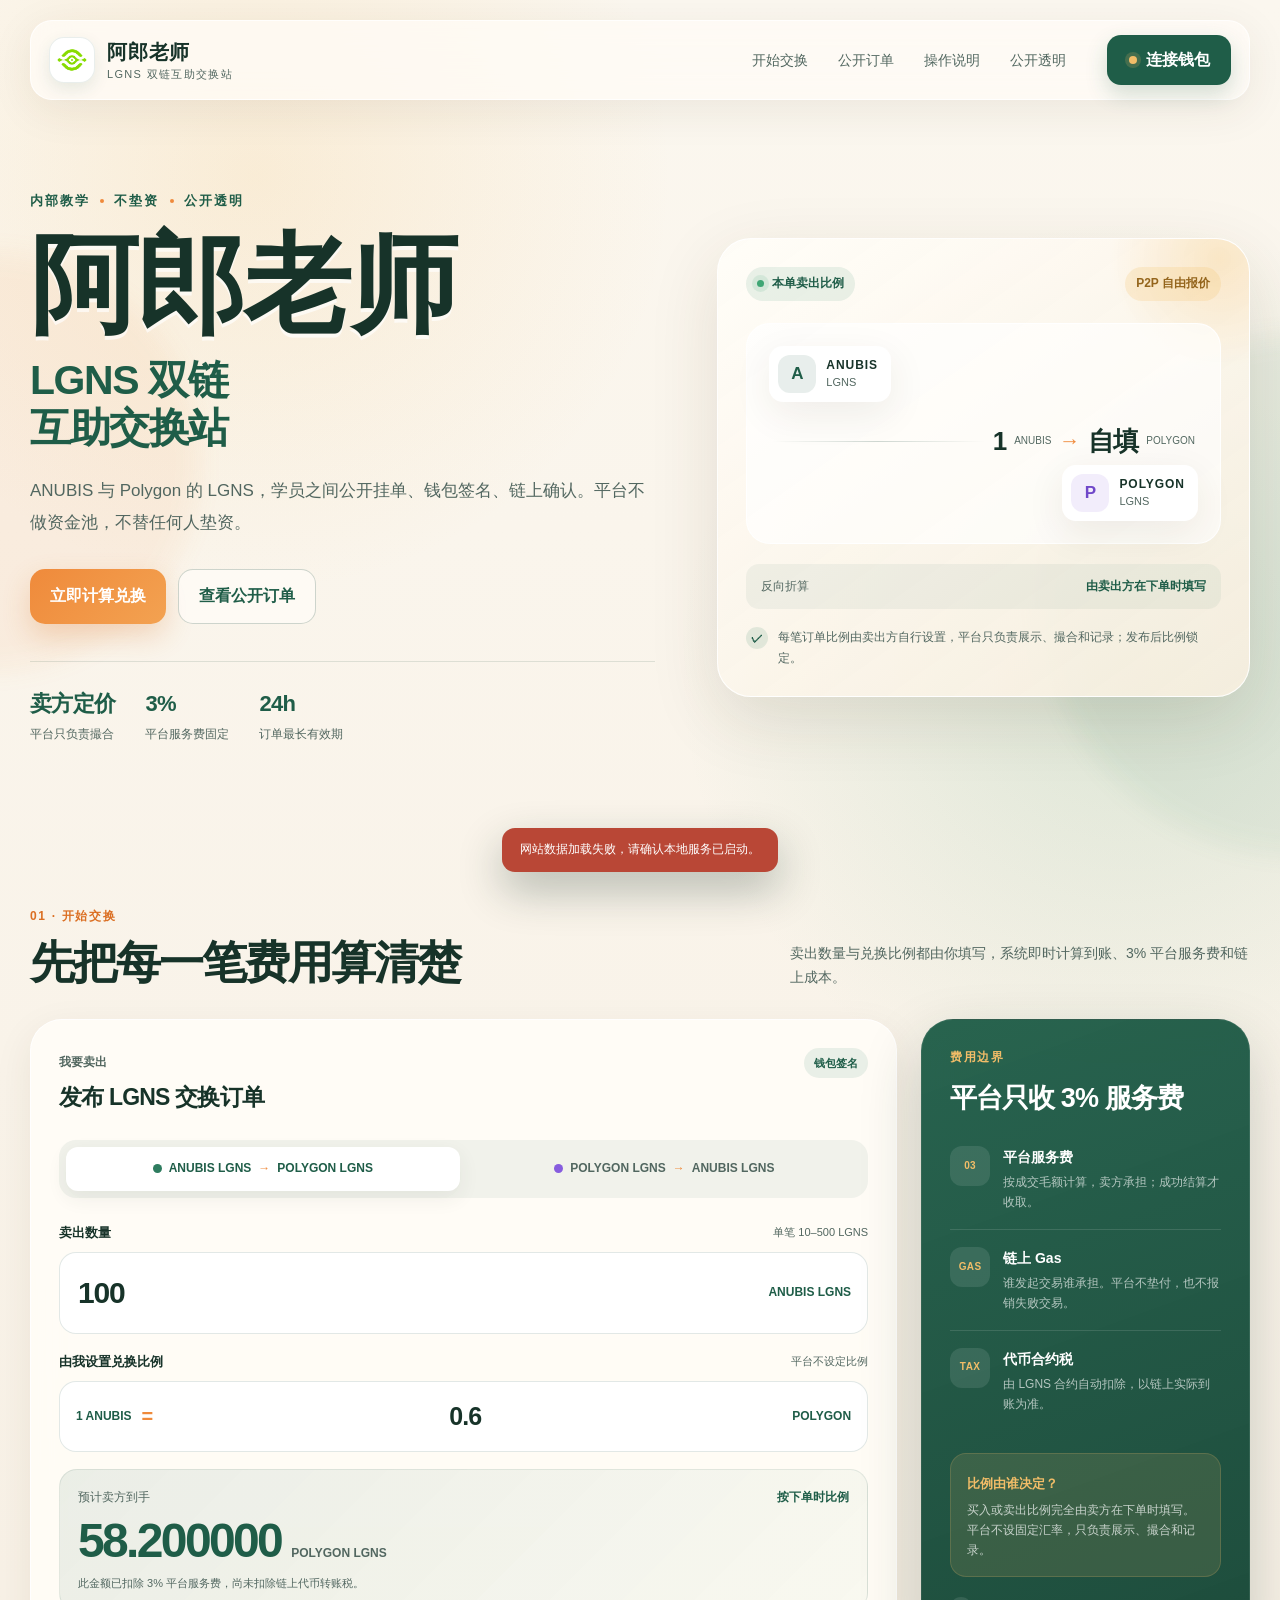
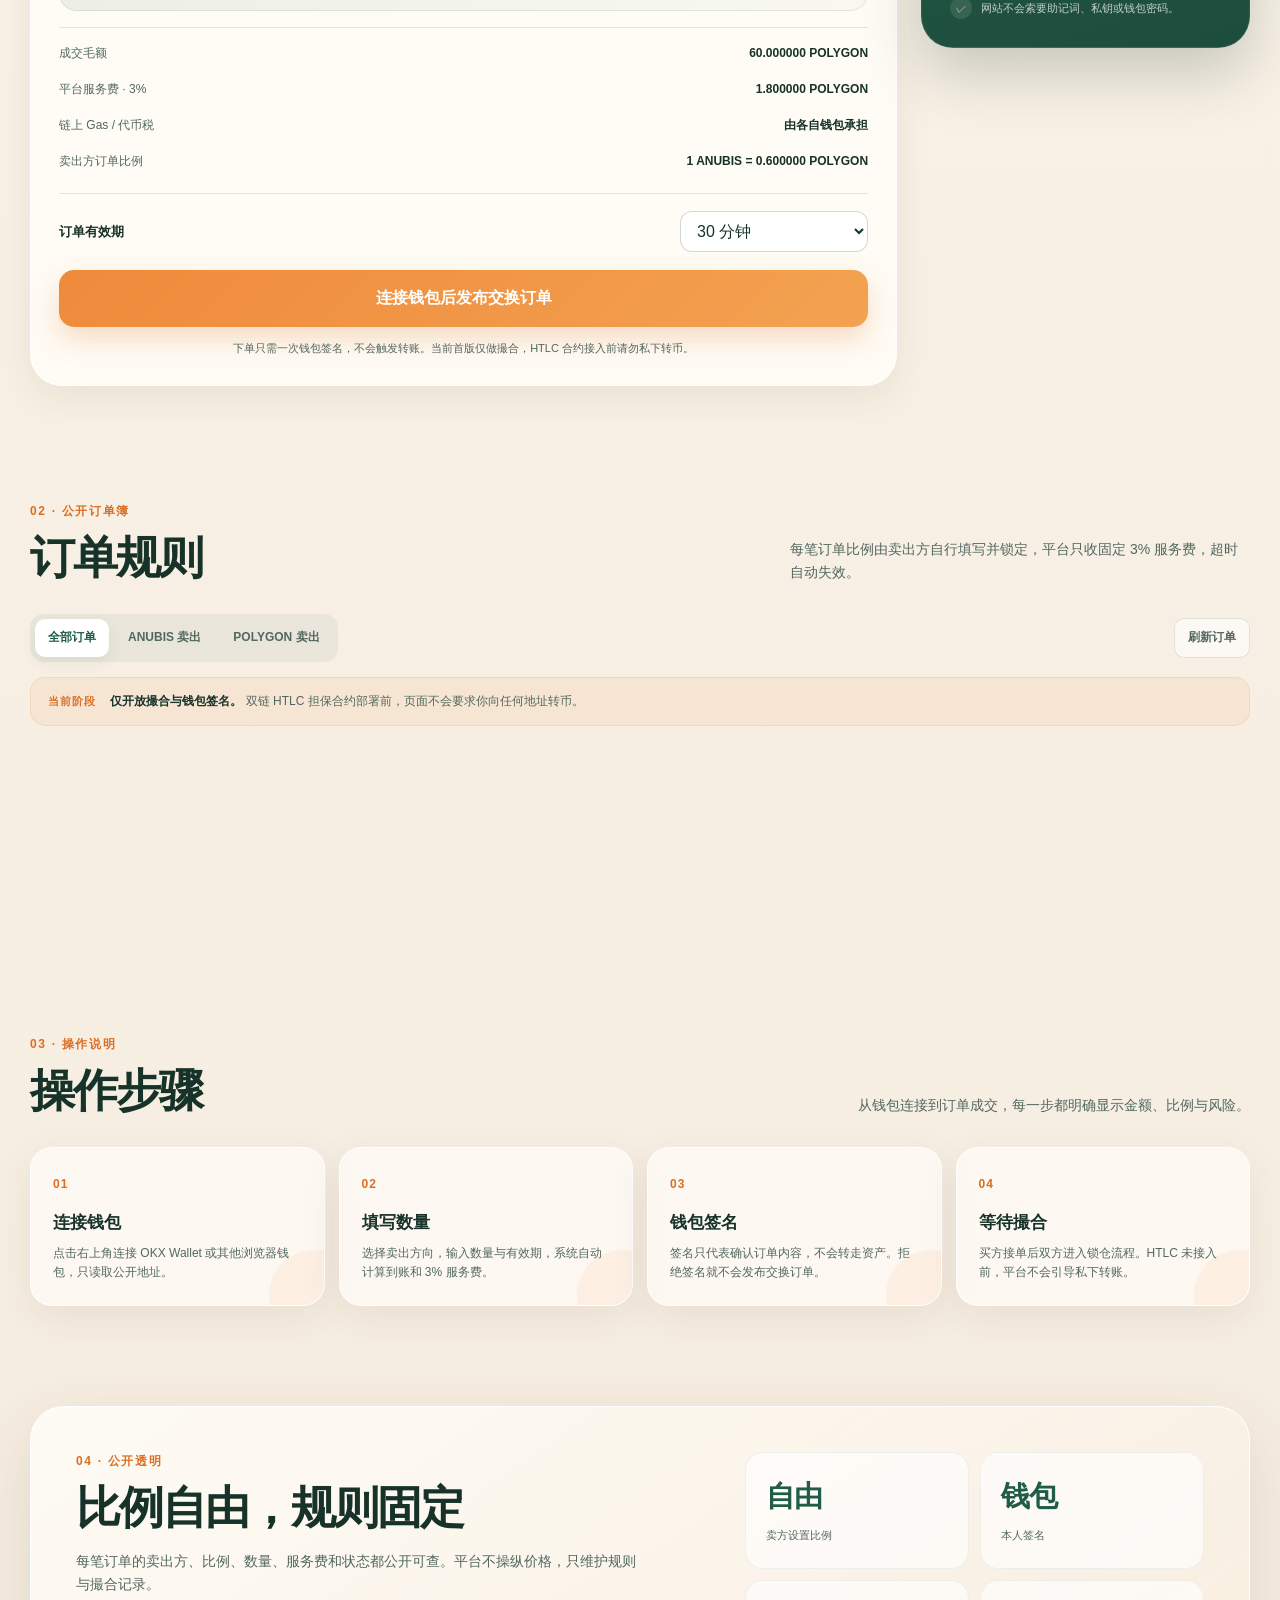
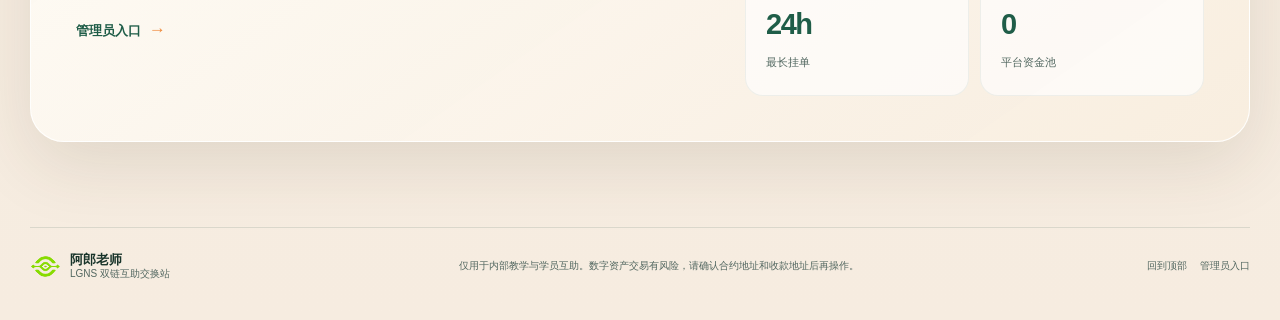
==== index.html @ 9ff8c468 "Add files via upload" ====
<!doctype html>
<html lang="zh-CN">
<head>
  <meta charset="utf-8">
  <meta name="viewport" content="width=device-width, initial-scale=1">
  <meta name="theme-color" content="#f7f0e4">
  <title>阿郎老师 · LGNS 双链互助交换站</title>
  <meta name="description" content="阿郎老师的 LGNS 双链 P2P 互助交换站，支持 ANUBIS 与 Polygon 之间公开订单撮合、钱包签名与透明费率展示。">
  <link rel="icon" href="/assets/logo.png">
  <link rel="stylesheet" href="/styles.css">
</head>
<body>
  <div class="page-glow page-glow-a"></div>
  <div class="page-glow page-glow-b"></div>

  <header class="site-header" id="top">
    <a class="brand" href="#top" aria-label="返回顶部">
      <span class="brand-logo-wrap"><img src="/assets/logo.png" alt="阿郎老师品牌标志" class="brand-logo"></span>
      <span class="brand-copy">
        <strong>阿郎老师</strong>
        <small>LGNS 双链互助交换站</small>
      </span>
    </a>
    <nav class="main-nav" aria-label="主导航">
      <a href="#exchange">开始交换</a>
      <a href="#orders">公开订单</a>
      <a href="#guide">操作说明</a>
      <a href="#transparency">公开透明</a>
    </nav>
    <button class="wallet-button" id="walletButton" type="button">
      <span class="wallet-dot"></span>
      <span id="walletButtonText">连接钱包</span>
    </button>
  </header>

  <main>
    <section class="hero section-shell">
      <div class="hero-copy reveal">
        <div class="eyebrow"><span>内部教学</span><i></i><span>不垫资</span><i></i><span>公开透明</span></div>
        <h1><span class="hero-name">阿郎老师</span><small>LGNS 双链<br>互助交换站</small></h1>
        <p class="hero-lead">ANUBIS 与 Polygon 的 LGNS，学员之间公开挂单、钱包签名、链上确认。平台不做资金池，不替任何人垫资。</p>
        <div class="hero-actions">
          <a class="button button-primary" href="#exchange">立即计算兑换</a>
          <a class="button button-ghost" href="#orders">查看公开订单</a>
        </div>
        <div class="hero-facts" aria-label="平台核心规则">
          <div class="fact"><strong id="heroRate">卖方定价</strong><span>平台只负责撮合</span></div>
          <div class="fact"><strong id="heroFee">3%</strong><span>平台服务费固定</span></div>
          <div class="fact"><strong>24h</strong><span>订单最长有效期</span></div>
        </div>
      </div>

      <div class="hero-panel reveal delay-1">
        <div class="hero-panel-top">
          <span class="live-pill"><i></i> 本单卖出比例</span>
          <span class="version-pill" id="ratioVersion">P2P 自由报价</span>
        </div>
        <div class="ratio-stage">
          <div class="token token-anubis">
            <span class="token-mark">A</span>
            <div><strong>ANUBIS</strong><small>LGNS</small></div>
          </div>
          <div class="ratio-bridge">
            <span class="ratio-line"></span>
            <b id="ratioBig">1</b>
            <small id="ratioSourceLabel">ANUBIS</small>
            <span class="ratio-arrow">→</span>
            <b id="ratioTarget">自填</b>
            <small id="ratioTargetLabel">POLYGON</small>
          </div>
          <div class="token token-polygon">
            <span class="token-mark">P</span>
            <div><strong>POLYGON</strong><small>LGNS</small></div>
          </div>
        </div>
        <div class="reverse-rate">
          <span>反向折算</span>
          <strong id="reverseRate">由卖出方在下单时填写</strong>
        </div>
        <div class="hero-panel-note">
          <span class="shield-icon">✓</span>
          <p>每笔订单比例由卖出方自行设置，平台只负责展示、撮合和记录；发布后比例锁定。</p>
        </div>
      </div>
    </section>

    <section class="section-shell exchange-section" id="exchange">
      <div class="section-heading reveal">
        <div>
          <span class="section-kicker">01 · 开始交换</span>
          <h2>先把每一笔费用算清楚</h2>
        </div>
        <p>卖出数量与兑换比例都由你填写，系统即时计算到账、3% 平台服务费和链上成本。</p>
      </div>

      <div class="exchange-layout">
        <article class="swap-card reveal">
          <div class="swap-card-head">
            <div>
              <span class="card-label">我要卖出</span>
              <h3>发布 LGNS 交换订单</h3>
            </div>
            <span class="status-chip status-safe">钱包签名</span>
          </div>

          <div class="direction-switch" role="group" aria-label="选择兑换方向">
            <button type="button" class="direction-button active" data-side="anubisToPolygon">
              <span class="chain-dot chain-anubis-dot"></span>
              ANUBIS LGNS
              <b>→</b>
              POLYGON LGNS
            </button>
            <button type="button" class="direction-button" data-side="polygonToAnubis">
              <span class="chain-dot chain-polygon-dot"></span>
              POLYGON LGNS
              <b>→</b>
              ANUBIS LGNS
            </button>
          </div>

          <div class="field-block">
            <div class="field-label-row">
              <label for="amountInput">卖出数量</label>
              <span id="amountRange">单笔 10–500 LGNS</span>
            </div>
            <div class="amount-input-wrap">
              <input id="amountInput" type="number" min="10" max="500" step="0.000001" inputmode="decimal" placeholder="输入数量" value="100">
              <span id="sourceSymbol">ANUBIS LGNS</span>
            </div>
          </div>

          <div class="field-block ratio-field-block">
            <div class="field-label-row">
              <label for="sellerRatioInput">由我设置兑换比例</label>
              <span>平台不设定比例</span>
            </div>
            <div class="ratio-input-wrap">
              <span id="ratioSourceText">1 ANUBIS</span>
              <b>=</b>
              <input id="sellerRatioInput" type="number" min="0.000001" max="10000" step="0.000001" inputmode="decimal" value="0.6" aria-label="卖出方设置的兑换比例">
              <span id="ratioSuffix">POLYGON</span>
            </div>
          </div>

          <div class="receive-preview">
            <div class="receive-preview-top">
              <span>预计卖方到手</span>
              <span class="estimate-badge">按下单时比例</span>
            </div>
            <div class="receive-amount"><strong id="receiveAmount">58.200000</strong><span id="targetSymbol">POLYGON LGNS</span></div>
            <p>此金额已扣除 3% 平台服务费，尚未扣除链上代币转账税。</p>
          </div>

          <div class="quote-details">
            <div><span>成交毛额</span><strong id="grossAmount">60.000000 POLYGON</strong></div>
            <div><span>平台服务费 · 3%</span><strong id="feeAmount">1.800000 POLYGON</strong></div>
            <div><span>链上 Gas / 代币税</span><strong>由各自钱包承担</strong></div>
            <div><span>卖出方订单比例</span><strong id="quoteRate">1 ANUBIS = 0.600000 POLYGON</strong></div>
          </div>

          <div class="expiry-row">
            <label for="expirySelect">订单有效期</label>
            <select id="expirySelect">
              <option value="30">30 分钟</option>
              <option value="60">1 小时</option>
              <option value="180">3 小时</option>
              <option value="360">6 小时</option>
              <option value="720">12 小时</option>
              <option value="1440">24 小时（最长）</option>
            </select>
          </div>

          <button class="button button-primary button-full" id="createOrderButton" type="button">连接钱包后发布交换订单</button>
          <p class="form-hint">下单只需一次钱包签名，不会触发转账。当前首版仅做撮合，HTLC 合约接入前请勿私下转币。</p>
        </article>

        <aside class="cost-panel reveal delay-1">
          <span class="section-kicker">费用边界</span>
          <h3>平台只收 3% 服务费</h3>
          <div class="cost-list">
            <div class="cost-item">
              <span class="cost-icon">03</span>
              <div><strong>平台服务费</strong><p>按成交毛额计算，卖方承担；成功结算才收取。</p></div>
            </div>
            <div class="cost-item">
              <span class="cost-icon">GAS</span>
              <div><strong>链上 Gas</strong><p>谁发起交易谁承担。平台不垫付，也不报销失败交易。</p></div>
            </div>
            <div class="cost-item">
              <span class="cost-icon">TAX</span>
              <div><strong>代币合约税</strong><p>由 LGNS 合约自动扣除，以链上实际到账为准。</p></div>
            </div>
          </div>
          <div class="rule-callout">
            <b>比例由谁决定？</b>
            <p>买入或卖出比例完全由卖方在下单时填写。平台不设固定汇率，只负责展示、撮合和记录。</p>
          </div>
          <div class="mini-security">
            <span>✓</span>
            <p>网站不会索要助记词、私钥或钱包密码。</p>
          </div>
        </aside>
      </div>
    </section>

    <section class="section-shell orders-section" id="orders">
      <div class="section-heading reveal">
        <div>
          <span class="section-kicker">02 · 公开订单簿</span>
          <h2>订单规则</h2>
        </div>
        <p>每笔订单比例由卖出方自行填写并锁定，平台只收固定 3% 服务费，超时自动失效。</p>
      </div>

      <div class="order-toolbar reveal">
        <div class="filter-tabs" role="group" aria-label="筛选订单">
          <button type="button" class="filter-tab active" data-filter="all">全部订单</button>
          <button type="button" class="filter-tab" data-filter="anubisToPolygon">ANUBIS 卖出</button>
          <button type="button" class="filter-tab" data-filter="polygonToAnubis">POLYGON 卖出</button>
        </div>
        <button type="button" class="refresh-button" id="refreshOrders">刷新订单</button>
      </div>

      <div class="prototype-banner reveal">
        <span>当前阶段</span>
        <p><strong>仅开放撮合与钱包签名。</strong> 双链 HTLC 担保合约部署前，页面不会要求你向任何地址转币。</p>
      </div>

      <div class="order-list" id="orderList" aria-live="polite"></div>
    </section>

    <section class="section-shell guide-section" id="guide">
      <div class="section-heading reveal">
        <div>
          <span class="section-kicker">03 · 操作说明</span>
          <h2>操作步骤</h2>
        </div>
        <p>从钱包连接到订单成交，每一步都明确显示金额、比例与风险。</p>
      </div>
      <div class="steps-grid">
        <article class="step-card reveal"><span class="step-no">01</span><h3>连接钱包</h3><p>点击右上角连接 OKX Wallet 或其他浏览器钱包，只读取公开地址。</p></article>
        <article class="step-card reveal delay-1"><span class="step-no">02</span><h3>填写数量</h3><p>选择卖出方向，输入数量与有效期，系统自动计算到账和 3% 服务费。</p></article>
        <article class="step-card reveal delay-2"><span class="step-no">03</span><h3>钱包签名</h3><p>签名只代表确认订单内容，不会转走资产。拒绝签名就不会发布交换订单。</p></article>
        <article class="step-card reveal delay-3"><span class="step-no">04</span><h3>等待撮合</h3><p>买方接单后双方进入锁仓流程。HTLC 未接入前，平台不会引导私下转账。</p></article>
      </div>
    </section>

    <section class="section-shell transparency-section" id="transparency">
      <div class="transparency-card reveal">
        <div class="transparency-copy">
          <span class="section-kicker">04 · 公开透明</span>
          <h2>比例自由，规则固定</h2>
          <p>每笔订单的卖出方、比例、数量、服务费和状态都公开可查。平台不操纵价格，只维护规则与撮合记录。</p>
          <a class="text-link" href="/admin.html">管理员入口 <span>→</span></a>
        </div>
        <div class="transparency-grid">
          <div><strong>自由</strong><span>卖方设置比例</span></div>
          <div><strong>钱包</strong><span>本人签名</span></div>
          <div><strong>24h</strong><span>最长挂单</span></div>
          <div><strong>0</strong><span>平台资金池</span></div>
        </div>
      </div>
    </section>
  </main>

  <footer class="site-footer section-shell">
    <div class="footer-brand"><img src="/assets/logo.png" alt=""><div><strong>阿郎老师</strong><span>LGNS 双链互助交换站</span></div></div>
    <p>仅用于内部教学与学员互助。数字资产交易有风险，请确认合约地址和收款地址后再操作。</p>
    <div class="footer-links"><a href="#top">回到顶部</a><a href="/admin.html">管理员入口</a></div>
  </footer>

  <div class="modal-backdrop" id="orderModal" aria-hidden="true">
    <div class="modal-card" role="dialog" aria-modal="true" aria-labelledby="orderModalTitle">
      <button class="modal-close" type="button" data-close-modal="orderModal" aria-label="关闭">×</button>
      <span class="section-kicker">最后确认</span>
      <h2 id="orderModalTitle">确认发布交换订单</h2>
      <div class="modal-summary" id="orderModalSummary"></div>
      <div class="modal-warning"><span>!</span><p>签名只确认订单内容，不会转走 LGNS。当前首版尚未接入 HTLC 锁仓。</p></div>
      <button class="button button-primary button-full" type="button" id="confirmCreateOrder">钱包签名并发布</button>
      <button class="button button-quiet button-full" type="button" data-close-modal="orderModal">返回修改</button>
    </div>
  </div>

  <div class="modal-backdrop" id="acceptModal" aria-hidden="true">
    <div class="modal-card" role="dialog" aria-modal="true" aria-labelledby="acceptModalTitle">
      <button class="modal-close" type="button" data-close-modal="acceptModal" aria-label="关闭">×</button>
      <span class="section-kicker">接单确认</span>
      <h2 id="acceptModalTitle">签名确认接单</h2>
      <div class="modal-summary" id="acceptModalSummary"></div>
      <div class="modal-warning"><span>!</span><p>接单后会记录你的钱包地址。当前阶段不会触发任何资产转移。</p></div>
      <button class="button button-primary button-full" type="button" id="confirmAcceptOrder">钱包签名并接单</button>
      <button class="button button-quiet button-full" type="button" data-close-modal="acceptModal">暂不接单</button>
    </div>
  </div>

  <div class="toast" id="toast" role="status" aria-live="polite"></div>
  <script src="/app.js"></script>
</body>
</html>
---- styles.css ----
:root {
  --cream: #f8f1e6;
  --cream-2: #f3e7d5;
  --paper: rgba(255, 253, 248, 0.88);
  --paper-solid: #fffdf8;
  --ink: #173329;
  --ink-soft: #526760;
  --green: #1f5d48;
  --green-2: #2e7c5f;
  --green-3: #65a980;
  --orange: #ef8a3b;
  --orange-deep: #db6f23;
  --gold: #f2bd68;
  --line: rgba(34, 77, 61, 0.13);
  --line-strong: rgba(34, 77, 61, 0.22);
  --danger: #b94736;
  --shadow: 0 22px 70px rgba(67, 48, 24, 0.12);
  --shadow-soft: 0 12px 38px rgba(67, 48, 24, 0.08);
  --radius-xl: 32px;
  --radius-lg: 24px;
  --radius-md: 18px;
  --radius-sm: 12px;
  --max: 1220px;
}

* { box-sizing: border-box; }
html { scroll-behavior: smooth; }
body {
  margin: 0;
  color: var(--ink);
  background:
    radial-gradient(circle at 20% 5%, rgba(242, 189, 104, 0.18), transparent 26rem),
    radial-gradient(circle at 88% 19%, rgba(101, 169, 128, 0.2), transparent 28rem),
    linear-gradient(180deg, #fbf7ef 0%, var(--cream) 45%, #f6ece0 100%);
  font-family: "Microsoft YaHei", "PingFang SC", "Noto Sans SC", sans-serif;
  line-height: 1.65;
  min-height: 100vh;
  overflow-x: hidden;
}
body.modal-open { overflow: hidden; }
a { color: inherit; text-decoration: none; }
button, input, select { font: inherit; }
button { cursor: pointer; }
img { max-width: 100%; }
::selection { background: rgba(239, 138, 59, 0.28); }

.page-glow { position: fixed; border-radius: 999px; filter: blur(12px); pointer-events: none; z-index: -1; opacity: 0.55; }
.page-glow-a { width: 420px; height: 420px; left: -220px; top: 28%; background: rgba(239, 138, 59, 0.13); }
.page-glow-b { width: 520px; height: 520px; right: -280px; bottom: 5%; background: rgba(64, 139, 101, 0.13); }

.section-shell { width: min(var(--max), calc(100% - 48px)); margin-inline: auto; }
.site-header {
  width: min(var(--max), calc(100% - 48px));
  margin: 20px auto 0;
  padding: 14px 18px;
  display: flex;
  align-items: center;
  gap: 28px;
  background: rgba(255, 252, 246, 0.78);
  border: 1px solid rgba(255, 255, 255, 0.78);
  box-shadow: 0 10px 44px rgba(68, 49, 24, 0.08);
  backdrop-filter: blur(18px);
  border-radius: 22px;
  position: sticky;
  top: 14px;
  z-index: 30;
}
.brand { display: flex; align-items: center; gap: 12px; min-width: max-content; }
.brand-logo-wrap {
  width: 46px; height: 46px; border-radius: 15px; display: grid; place-items: center;
  background: #fff; border: 1px solid rgba(47, 93, 72, 0.1); box-shadow: 0 6px 16px rgba(31, 93, 72, 0.1);
}
.brand-logo { width: 32px; height: 32px; object-fit: contain; }
.brand-copy { display: flex; flex-direction: column; line-height: 1.2; }
.brand-copy strong { font-size: 20px; letter-spacing: 0.04em; }
.brand-copy small { margin-top: 4px; color: var(--ink-soft); font-size: 11px; letter-spacing: 0.12em; }
.main-nav { display: flex; align-items: center; gap: 4px; margin-left: auto; }
.main-nav a { padding: 9px 13px; color: var(--ink-soft); border-radius: 12px; font-size: 14px; transition: 0.2s ease; }
.main-nav a:hover { color: var(--green); background: rgba(31, 93, 72, 0.07); }
.wallet-button {
  display: inline-flex; align-items: center; justify-content: center; gap: 9px; min-width: 124px;
  border: 1px solid rgba(31, 93, 72, 0.18); border-radius: 14px; background: var(--green); color: #fff;
  padding: 11px 16px; font-weight: 700; box-shadow: 0 9px 22px rgba(31, 93, 72, 0.2); transition: 0.2s ease;
}
.wallet-button:hover { transform: translateY(-1px); background: #184c3a; }
.wallet-button.connected { background: #fff; color: var(--green); box-shadow: none; }
.wallet-dot { width: 8px; height: 8px; border-radius: 50%; background: var(--gold); box-shadow: 0 0 0 4px rgba(242, 189, 104, 0.18); }
.wallet-button.connected .wallet-dot { background: #36a36f; box-shadow: 0 0 0 4px rgba(54, 163, 111, 0.14); }

.hero { display: grid; grid-template-columns: minmax(0, 1.08fr) minmax(360px, 0.92fr); align-items: center; gap: 62px; padding-top: 90px; padding-bottom: 86px; }
.eyebrow { display: flex; align-items: center; gap: 10px; color: var(--green); font-size: 13px; font-weight: 800; letter-spacing: 0.16em; text-transform: uppercase; }
.eyebrow i { width: 4px; height: 4px; border-radius: 50%; background: var(--orange); }
.hero h1 { margin: 22px 0 22px; line-height: 0.96; letter-spacing: -0.055em; }
.hero-name { display: block; font-family: "STKaiti", "KaiTi", "Microsoft YaHei", sans-serif; font-size: clamp(64px, 8.4vw, 118px); font-weight: 800; color: var(--ink); text-shadow: 0 4px 0 rgba(255,255,255,0.65); }
.hero h1 small { display: block; margin-top: 19px; font-size: clamp(29px, 3.2vw, 46px); line-height: 1.18; letter-spacing: -0.035em; color: var(--green); font-weight: 700; }
.hero-lead { max-width: 620px; margin: 0; color: var(--ink-soft); font-size: 17px; line-height: 1.9; }
.hero-actions { display: flex; gap: 12px; flex-wrap: wrap; margin-top: 30px; }
.button { border: 0; border-radius: 15px; padding: 13px 20px; font-weight: 800; display: inline-flex; align-items: center; justify-content: center; gap: 8px; transition: transform 0.18s ease, box-shadow 0.18s ease, background 0.18s ease; }
.button:hover { transform: translateY(-2px); }
.button-primary { background: linear-gradient(135deg, var(--orange), #f3a251); color: #fff; box-shadow: 0 12px 28px rgba(219, 111, 35, 0.24); }
.button-primary:hover { box-shadow: 0 17px 34px rgba(219, 111, 35, 0.3); }
.button-ghost { background: rgba(255, 253, 248, 0.7); color: var(--green); border: 1px solid var(--line-strong); }
.button-quiet { background: transparent; color: var(--ink-soft); border: 1px solid var(--line); }
.button-full { width: 100%; margin-top: 18px; padding-block: 15px; }
.button:disabled { opacity: 0.58; cursor: not-allowed; transform: none; box-shadow: none; }
.hero-facts { display: flex; gap: 30px; flex-wrap: wrap; margin-top: 37px; padding-top: 24px; border-top: 1px solid var(--line); }
.fact { display: flex; flex-direction: column; }
.fact strong { font-size: 22px; letter-spacing: -0.03em; color: var(--green); }
.fact span { margin-top: 3px; color: var(--ink-soft); font-size: 12px; }
.hero-panel { position: relative; padding: 28px; border-radius: 34px; background: linear-gradient(145deg, rgba(255,253,248,0.92), rgba(249,239,223,0.85)); border: 1px solid rgba(255,255,255,0.88); box-shadow: var(--shadow); overflow: hidden; }
.hero-panel::after { content: ""; position: absolute; width: 220px; height: 220px; right: -80px; top: -90px; background: radial-gradient(circle, rgba(242,189,104,0.3), transparent 70%); pointer-events: none; }
.hero-panel-top { display: flex; align-items: center; justify-content: space-between; gap: 14px; position: relative; z-index: 1; }
.live-pill, .version-pill { display: inline-flex; align-items: center; gap: 8px; padding: 7px 11px; border-radius: 999px; font-size: 12px; font-weight: 700; }
.live-pill { color: var(--green); background: rgba(46,124,95,0.1); }
.live-pill i { width: 7px; height: 7px; border-radius: 50%; background: #3fa674; box-shadow: 0 0 0 5px rgba(63,166,116,0.12); }
.version-pill { color: #94651c; background: rgba(242,189,104,0.22); }
.ratio-stage { position: relative; z-index: 1; margin: 22px 0 20px; padding: 22px; border-radius: 24px; background: rgba(255,255,255,0.64); border: 1px solid rgba(255,255,255,0.9); }
.token { display: flex; align-items: center; gap: 10px; width: max-content; padding: 9px 13px 9px 9px; border-radius: 14px; background: #fff; box-shadow: var(--shadow-soft); }
.token-mark { display: grid; place-items: center; width: 38px; height: 38px; border-radius: 12px; font-weight: 900; font-size: 17px; }
.token-anubis .token-mark { background: rgba(31,93,72,0.1); color: var(--green); }
.token-polygon { margin-left: auto; }
.token-polygon .token-mark { background: rgba(126,84,210,0.1); color: #7048c9; }
.token div { display: flex; flex-direction: column; line-height: 1.2; }
.token strong { font-size: 12px; letter-spacing: 0.08em; }
.token small { color: var(--ink-soft); font-size: 11px; margin-top: 3px; }
.ratio-bridge { display: flex; align-items: center; gap: 8px; padding: 18px 3px 2px; flex-wrap: nowrap; }
.ratio-line { flex: 1 1 28px; min-width: 18px; height: 1px; background: linear-gradient(90deg, transparent, var(--line-strong), transparent); }
.ratio-bridge b { font-size: 26px; letter-spacing: -0.04em; }
.ratio-bridge small { color: var(--ink-soft); font-size: 10px; }
.ratio-arrow { color: var(--orange); font-size: 21px; }
.reverse-rate { display: flex; justify-content: space-between; gap: 12px; padding: 13px 15px; background: rgba(31,93,72,0.055); border-radius: 13px; color: var(--ink-soft); font-size: 12px; }
.reverse-rate strong { color: var(--green); text-align: right; }
.hero-panel-note { display: flex; gap: 10px; align-items: flex-start; margin-top: 18px; }
.hero-panel-note p { margin: 0; color: var(--ink-soft); font-size: 12px; line-height: 1.7; }
.shield-icon { flex: 0 0 auto; display: grid; place-items: center; width: 22px; height: 22px; border-radius: 50%; background: rgba(46,124,95,0.12); color: var(--green); font-size: 12px; font-weight: 900; }

.exchange-section, .orders-section, .guide-section { padding-top: 76px; padding-bottom: 28px; }
.section-heading { display: flex; justify-content: space-between; align-items: flex-end; gap: 40px; margin-bottom: 30px; }
.section-heading > p { max-width: 460px; margin: 0; color: var(--ink-soft); font-size: 14px; }
.section-kicker { display: block; margin-bottom: 9px; color: var(--orange-deep); font-size: 12px; font-weight: 900; letter-spacing: 0.14em; }
.section-heading h2, .transparency-copy h2 { margin: 0; font-size: clamp(28px, 3.6vw, 45px); line-height: 1.18; letter-spacing: -0.045em; color: var(--ink); }
.exchange-layout { display: grid; grid-template-columns: minmax(0, 1.45fr) minmax(310px, 0.55fr); gap: 24px; align-items: start; }
.swap-card, .cost-panel { border-radius: var(--radius-xl); padding: 28px; border: 1px solid rgba(255,255,255,0.86); background: var(--paper); box-shadow: var(--shadow-soft); backdrop-filter: blur(14px); }
.swap-card-head { display: flex; align-items: flex-start; justify-content: space-between; gap: 18px; margin-bottom: 23px; }
.card-label { color: var(--ink-soft); font-size: 12px; font-weight: 700; }
.swap-card h3, .cost-panel h3 { margin: 5px 0 0; font-size: 23px; letter-spacing: -0.035em; }
.status-chip { border-radius: 999px; padding: 6px 10px; font-size: 11px; font-weight: 800; }
.status-safe { color: var(--green); background: rgba(46,124,95,0.1); }
.direction-switch { display: grid; grid-template-columns: 1fr 1fr; gap: 8px; padding: 7px; border-radius: 17px; background: rgba(31,93,72,0.06); margin-bottom: 24px; }
.direction-button { display: flex; align-items: center; justify-content: center; gap: 7px; padding: 12px 10px; border: 0; border-radius: 12px; background: transparent; color: var(--ink-soft); font-size: 12px; font-weight: 800; transition: 0.2s ease; }
.direction-button b { color: var(--orange); }
.direction-button.active { color: var(--green); background: #fff; box-shadow: 0 7px 20px rgba(45,64,52,0.08); }
.chain-dot { width: 9px; height: 9px; border-radius: 50%; }
.chain-anubis-dot { background: var(--green-2); }
.chain-polygon-dot { background: #875dde; }
.field-label-row { display: flex; justify-content: space-between; gap: 14px; align-items: center; }
.field-label-row label, .expiry-row label { font-size: 13px; font-weight: 800; }
.field-label-row span { color: var(--ink-soft); font-size: 11px; }
.amount-input-wrap { display: flex; align-items: center; gap: 12px; margin-top: 9px; padding: 14px 16px; border-radius: 17px; background: #fff; border: 1.5px solid var(--line); transition: border-color 0.2s ease, box-shadow 0.2s ease; }
.amount-input-wrap:focus-within { border-color: var(--green-3); box-shadow: 0 0 0 4px rgba(101,169,128,0.11); }
.amount-input-wrap input { flex: 1; min-width: 0; border: 0; outline: 0; background: transparent; color: var(--ink); font-size: 30px; font-weight: 800; letter-spacing: -0.04em; }
.ratio-field-block { margin-top: 17px; }
.ratio-input-wrap { display: flex; align-items: center; gap: 10px; margin-top: 9px; padding: 13px 16px; border-radius: 17px; background: #fff; border: 1.5px solid var(--line); transition: border-color .2s ease, box-shadow .2s ease; }
.ratio-input-wrap:focus-within { border-color: var(--green-3); box-shadow: 0 0 0 4px rgba(101,169,128,.11); }
.ratio-input-wrap > span { color: var(--green); font-size: 12px; font-weight: 800; white-space: nowrap; }
.ratio-input-wrap > b { color: var(--orange); font-size: 20px; }
.ratio-input-wrap input { flex: 1; min-width: 80px; border: 0; outline: 0; background: transparent; color: var(--ink); font-size: 25px; font-weight: 900; letter-spacing: -.04em; text-align: center; }
.amount-input-wrap span { min-width: max-content; color: var(--green); font-size: 12px; font-weight: 800; }
.receive-preview { margin-top: 17px; padding: 18px; border-radius: 18px; background: linear-gradient(135deg, rgba(31,93,72,0.09), rgba(101,169,128,0.04)); border: 1px solid rgba(31,93,72,0.1); }
.receive-preview-top { display: flex; justify-content: space-between; gap: 12px; color: var(--ink-soft); font-size: 12px; }
.estimate-badge { color: var(--green); font-weight: 700; }
.receive-amount { display: flex; align-items: baseline; gap: 10px; flex-wrap: wrap; margin-top: 7px; }
.receive-amount strong { font-size: clamp(32px, 5vw, 48px); line-height: 1.08; color: var(--green); letter-spacing: -0.055em; }
.receive-amount span { color: var(--ink-soft); font-size: 12px; font-weight: 800; }
.receive-preview p { margin: 7px 0 0; color: var(--ink-soft); font-size: 11px; }
.quote-details { margin-top: 16px; padding-top: 8px; border-top: 1px solid var(--line); }
.quote-details div { display: flex; justify-content: space-between; gap: 16px; padding: 8px 0; font-size: 12px; }
.quote-details span { color: var(--ink-soft); }
.quote-details strong { text-align: right; }
.expiry-row { display: flex; align-items: center; justify-content: space-between; gap: 20px; margin-top: 14px; padding-top: 17px; border-top: 1px solid var(--line); }
.expiry-row select { min-width: 150px; padding: 10px 35px 10px 12px; border: 1px solid var(--line-strong); border-radius: 12px; color: var(--ink); background: #fff; outline: none; }
.form-hint { margin: 12px 0 0; color: var(--ink-soft); font-size: 11px; text-align: center; }
.cost-panel { position: sticky; top: 105px; background: linear-gradient(160deg, rgba(31,93,72,0.96), rgba(25,73,56,0.98)); color: #fff; border: 1px solid rgba(255,255,255,0.08); box-shadow: 0 25px 60px rgba(23,51,41,0.22); }
.cost-panel .section-kicker { color: var(--gold); }
.cost-panel h3 { color: #fff; font-size: 27px; }
.cost-list { margin-top: 25px; display: grid; gap: 17px; }
.cost-item { display: flex; gap: 13px; align-items: flex-start; padding-bottom: 16px; border-bottom: 1px solid rgba(255,255,255,0.12); }
.cost-item:last-child { border-bottom: 0; }
.cost-icon { flex: 0 0 auto; display: grid; place-items: center; width: 40px; height: 40px; border-radius: 12px; color: var(--gold); background: rgba(255,255,255,0.1); font-size: 10px; font-weight: 900; letter-spacing: 0.04em; }
.cost-item strong { display: block; font-size: 14px; }
.cost-item p { margin: 3px 0 0; color: rgba(255,255,255,0.66); font-size: 12px; line-height: 1.7; }
.rule-callout { margin-top: 22px; padding: 16px; border-radius: 16px; background: rgba(242,189,104,0.12); border: 1px solid rgba(242,189,104,0.18); }
.rule-callout b { color: var(--gold); font-size: 13px; }
.rule-callout p { margin: 5px 0 0; color: rgba(255,255,255,0.72); font-size: 12px; }
.mini-security { display: flex; align-items: center; gap: 9px; margin-top: 20px; color: rgba(255,255,255,0.72); font-size: 11px; }
.mini-security span { display: grid; place-items: center; width: 22px; height: 22px; border-radius: 50%; background: rgba(255,255,255,0.1); color: var(--gold); }
.mini-security p { margin: 0; }

.orders-section { padding-top: 88px; }
.order-toolbar { display: flex; justify-content: space-between; align-items: center; gap: 15px; margin-bottom: 15px; }
.filter-tabs { display: flex; gap: 6px; padding: 5px; border-radius: 14px; background: rgba(31,93,72,0.06); }
.filter-tab, .refresh-button { border: 0; background: transparent; color: var(--ink-soft); padding: 9px 13px; border-radius: 10px; font-size: 12px; font-weight: 800; }
.filter-tab.active { background: #fff; color: var(--green); box-shadow: 0 5px 14px rgba(45,64,52,0.08); }
.refresh-button { border: 1px solid var(--line); background: rgba(255,255,255,0.6); }
.prototype-banner { display: flex; align-items: center; gap: 14px; padding: 14px 17px; border-radius: 15px; background: rgba(239,138,59,0.09); border: 1px solid rgba(239,138,59,0.16); margin-bottom: 16px; }
.prototype-banner > span { flex: 0 0 auto; color: var(--orange-deep); font-size: 11px; font-weight: 900; letter-spacing: 0.1em; }
.prototype-banner p { margin: 0; color: var(--ink-soft); font-size: 12px; }
.prototype-banner strong { color: var(--ink); }
.order-list { display: grid; gap: 12px; min-height: 170px; }
.order-card { display: grid; grid-template-columns: minmax(0, 1.35fr) minmax(190px, 0.52fr) auto; align-items: center; gap: 22px; padding: 20px 22px; border-radius: 20px; background: rgba(255,253,248,0.78); border: 1px solid rgba(255,255,255,0.9); box-shadow: 0 8px 28px rgba(65,49,29,0.06); transition: 0.2s ease; }
.order-card:hover { transform: translateY(-2px); box-shadow: 0 14px 34px rgba(65,49,29,0.09); }
.order-direction { display: flex; align-items: center; gap: 8px; color: var(--ink-soft); font-size: 11px; font-weight: 800; }
.order-direction b { color: var(--orange); }
.order-amounts { display: flex; align-items: baseline; flex-wrap: wrap; gap: 8px; margin-top: 8px; }
.order-amounts strong { font-size: 24px; letter-spacing: -0.04em; color: var(--green); }
.order-amounts span { font-size: 12px; color: var(--ink-soft); }
.order-receive { margin-top: 4px; color: var(--ink-soft); font-size: 12px; }
.order-receive b { color: var(--ink); }
.order-meta { display: grid; gap: 6px; color: var(--ink-soft); font-size: 11px; }
.order-meta strong { color: var(--ink); }
.order-status { display: inline-flex; width: max-content; align-items: center; gap: 6px; padding: 5px 9px; border-radius: 999px; font-size: 10px; font-weight: 800; }
.status-open { color: var(--green); background: rgba(46,124,95,0.11); }
.status-matched { color: #96651c; background: rgba(242,189,104,0.22); }
.status-expired, .status-cancelled { color: #7a6e65; background: rgba(122,110,101,0.11); }
.order-actions { display: flex; flex-direction: column; align-items: flex-end; gap: 8px; }
.order-actions .button { padding: 10px 14px; font-size: 12px; }
.order-id { color: var(--ink-soft); font-size: 10px; }
.empty-state { min-height: 220px; display: grid; place-items: center; text-align: center; padding: 35px; border-radius: 24px; border: 1px dashed var(--line-strong); background: rgba(255,253,248,0.5); }
.empty-state-mark { display: grid; place-items: center; width: 54px; height: 54px; margin: 0 auto 13px; border-radius: 18px; color: var(--green); background: rgba(46,124,95,0.08); font-size: 23px; }
.empty-state h3 { margin: 0; font-size: 18px; }
.empty-state p { margin: 6px 0 0; color: var(--ink-soft); font-size: 12px; }

.guide-section { padding-top: 95px; padding-bottom: 40px; }
.steps-grid { display: grid; grid-template-columns: repeat(4, 1fr); gap: 14px; }
.step-card { position: relative; padding: 22px; border-radius: 22px; background: rgba(255,253,248,0.7); border: 1px solid rgba(255,255,255,0.86); box-shadow: var(--shadow-soft); overflow: hidden; }
.step-card::after { content: ""; position: absolute; width: 90px; height: 90px; right: -35px; bottom: -35px; border-radius: 50%; background: rgba(239,138,59,0.08); }
.step-no { color: var(--orange-deep); font-size: 12px; font-weight: 900; letter-spacing: 0.1em; }
.step-card h3 { margin: 12px 0 7px; font-size: 17px; }
.step-card p { margin: 0; color: var(--ink-soft); font-size: 12px; }
.transparency-section { padding-top: 60px; padding-bottom: 85px; }
.transparency-card { display: grid; grid-template-columns: minmax(0, 1.15fr) minmax(330px, 0.85fr); gap: 48px; padding: 45px; border-radius: 34px; background: linear-gradient(145deg, rgba(255,253,248,0.85), rgba(248,238,223,0.84)); border: 1px solid rgba(255,255,255,0.9); box-shadow: var(--shadow); }
.transparency-copy p { max-width: 560px; margin: 16px 0 20px; color: var(--ink-soft); font-size: 14px; }
.text-link { display: inline-flex; align-items: center; gap: 8px; color: var(--green); font-size: 13px; font-weight: 900; }
.text-link span { color: var(--orange); font-size: 17px; }
.transparency-grid { display: grid; grid-template-columns: 1fr 1fr; gap: 11px; align-self: center; }
.transparency-grid div { padding: 20px; border-radius: 18px; background: rgba(255,255,255,0.64); border: 1px solid rgba(31,93,72,0.07); }
.transparency-grid strong { display: block; font-size: 29px; letter-spacing: -0.05em; color: var(--green); }
.transparency-grid span { color: var(--ink-soft); font-size: 11px; }
.site-footer { display: grid; grid-template-columns: auto minmax(0, 1fr) auto; align-items: center; gap: 24px; padding-top: 23px; padding-bottom: 38px; border-top: 1px solid var(--line); }
.footer-brand { display: flex; align-items: center; gap: 9px; }
.footer-brand img { width: 31px; height: 31px; object-fit: contain; }
.footer-brand div { display: flex; flex-direction: column; line-height: 1.25; }
.footer-brand strong { font-size: 13px; }
.footer-brand span { color: var(--ink-soft); font-size: 10px; }
.site-footer p { margin: 0; color: var(--ink-soft); font-size: 10px; text-align: center; }
.footer-links { display: flex; gap: 13px; color: var(--ink-soft); font-size: 10px; }
.footer-links a:hover { color: var(--green); }

.modal-backdrop { position: fixed; inset: 0; z-index: 100; display: grid; place-items: center; padding: 24px; background: rgba(13,31,25,0.48); backdrop-filter: blur(8px); opacity: 0; visibility: hidden; transition: 0.2s ease; }
.modal-backdrop.open { opacity: 1; visibility: visible; }
.modal-card { position: relative; width: min(510px, 100%); padding: 28px; border-radius: 26px; background: var(--paper-solid); box-shadow: 0 30px 100px rgba(12,32,24,0.3); transform: translateY(12px) scale(0.98); transition: 0.2s ease; }
.modal-backdrop.open .modal-card { transform: none; }
.modal-close { position: absolute; top: 15px; right: 17px; width: 34px; height: 34px; border: 0; border-radius: 50%; color: var(--ink-soft); background: rgba(31,93,72,0.06); font-size: 22px; line-height: 1; }
.modal-card h2 { margin: 0 0 17px; font-size: 25px; letter-spacing: -0.04em; }
.modal-summary { display: grid; gap: 10px; padding: 15px 16px; border-radius: 16px; background: rgba(31,93,72,0.055); }
.modal-summary div { display: flex; justify-content: space-between; gap: 15px; font-size: 12px; }
.modal-summary span { color: var(--ink-soft); }
.modal-summary strong { text-align: right; }
.modal-warning { display: flex; align-items: flex-start; gap: 9px; margin: 15px 0 5px; padding: 12px 13px; border-radius: 13px; background: rgba(239,138,59,0.09); }
.modal-warning span { flex: 0 0 auto; display: grid; place-items: center; width: 20px; height: 20px; border-radius: 50%; background: rgba(219,111,35,0.13); color: var(--orange-deep); font-weight: 900; font-size: 11px; }
.modal-warning p { margin: 0; color: var(--ink-soft); font-size: 11px; }
.modal-card .button-quiet { margin-top: 8px; }
.toast { position: fixed; left: 50%; bottom: 28px; z-index: 120; max-width: min(460px, calc(100% - 36px)); padding: 12px 18px; border-radius: 13px; background: var(--green); color: #fff; box-shadow: 0 18px 44px rgba(23,51,41,0.3); font-size: 12px; text-align: center; opacity: 0; transform: translate(-50%, 15px); pointer-events: none; transition: 0.22s ease; }
.toast.show { opacity: 1; transform: translate(-50%, 0); }
.toast.error { background: var(--danger); }
.reveal { opacity: 0; transform: translateY(16px); animation: reveal 0.65s cubic-bezier(.2,.75,.2,1) forwards; }
.delay-1 { animation-delay: 0.08s; }
.delay-2 { animation-delay: 0.16s; }
.delay-3 { animation-delay: 0.24s; }
@keyframes reveal { to { opacity: 1; transform: none; } }

@media (max-width: 1020px) {
  .main-nav { display: none; }
  .wallet-button { margin-left: auto; }
  .hero { gap: 34px; grid-template-columns: 1fr 0.9fr; padding-top: 68px; }
  .hero-name { font-size: clamp(62px, 9vw, 94px); }
  .exchange-layout { grid-template-columns: 1fr; }
  .cost-panel { position: static; }
  .steps-grid { grid-template-columns: 1fr 1fr; }
  .transparency-card { gap: 30px; padding: 34px; }
}
@media (max-width: 760px) {
  .section-shell, .site-header { width: min(var(--max), calc(100% - 28px)); }
  .site-header { margin-top: 12px; top: 8px; padding: 10px 12px; gap: 10px; border-radius: 18px; }
  .brand-logo-wrap { width: 40px; height: 40px; border-radius: 13px; }
  .brand-logo { width: 28px; height: 28px; }
  .brand-copy strong { font-size: 18px; }
  .brand-copy small { display: none; }
  .wallet-button { min-width: 0; padding: 10px 12px; font-size: 12px; }
  .hero { grid-template-columns: 1fr; padding-top: 50px; padding-bottom: 55px; gap: 35px; }
  .hero-name { font-size: clamp(62px, 20vw, 98px); }
  .hero h1 small { font-size: clamp(28px, 8vw, 39px); }
  .hero-lead { font-size: 15px; }
  .hero-facts { gap: 18px; }
  .fact strong { font-size: 18px; }
  .hero-panel { padding: 19px; border-radius: 25px; }
  .ratio-stage { padding: 16px; }
  .ratio-bridge { flex-wrap: wrap; row-gap: 4px; justify-content: space-between; }
  .ratio-line { display: none; }
  .ratio-bridge b { font-size: 21px; }
  .reverse-rate { flex-direction: column; gap: 4px; }
  .reverse-rate strong { text-align: left; }
  .section-heading { display: block; margin-bottom: 20px; }
  .section-heading > p { margin-top: 11px; }
  .exchange-section, .orders-section, .guide-section { padding-top: 55px; }
  .swap-card, .cost-panel { padding: 20px; border-radius: 23px; }
  .swap-card h3 { font-size: 20px; }
  .direction-switch { grid-template-columns: 1fr; }
  .direction-button { justify-content: flex-start; padding-left: 14px; }
  .amount-input-wrap input { font-size: 26px; }
  .ratio-input-wrap { gap: 7px; padding-inline: 12px; }
  .ratio-input-wrap > span { font-size: 10px; }
  .ratio-input-wrap input { font-size: 21px; }
  .quote-details div { align-items: flex-start; }
  .quote-details strong { max-width: 58%; }
  .expiry-row { align-items: flex-start; flex-direction: column; gap: 8px; }
  .expiry-row select { width: 100%; }
  .order-toolbar { align-items: flex-start; flex-direction: column; }
  .filter-tabs { width: 100%; overflow: auto; }
  .filter-tab { flex: 1; min-width: max-content; }
  .prototype-banner { align-items: flex-start; flex-direction: column; gap: 4px; }
  .order-card { grid-template-columns: 1fr; gap: 13px; }
  .order-actions { align-items: flex-start; flex-direction: row; flex-wrap: wrap; }
  .steps-grid { grid-template-columns: 1fr; }
  .transparency-section { padding-top: 35px; padding-bottom: 55px; }
  .transparency-card { grid-template-columns: 1fr; padding: 24px; border-radius: 25px; }
  .transparency-grid strong { font-size: 25px; }
  .site-footer { grid-template-columns: 1fr; text-align: left; gap: 12px; padding-bottom: 28px; }
  .site-footer p { text-align: left; }
  .footer-links { justify-content: flex-start; }
  .modal-card { padding: 22px; }
}
@media (prefers-reduced-motion: reduce) {
  *, *::before, *::after { scroll-behavior: auto !important; animation-duration: 0.01ms !important; transition-duration: 0.01ms !important; }
}
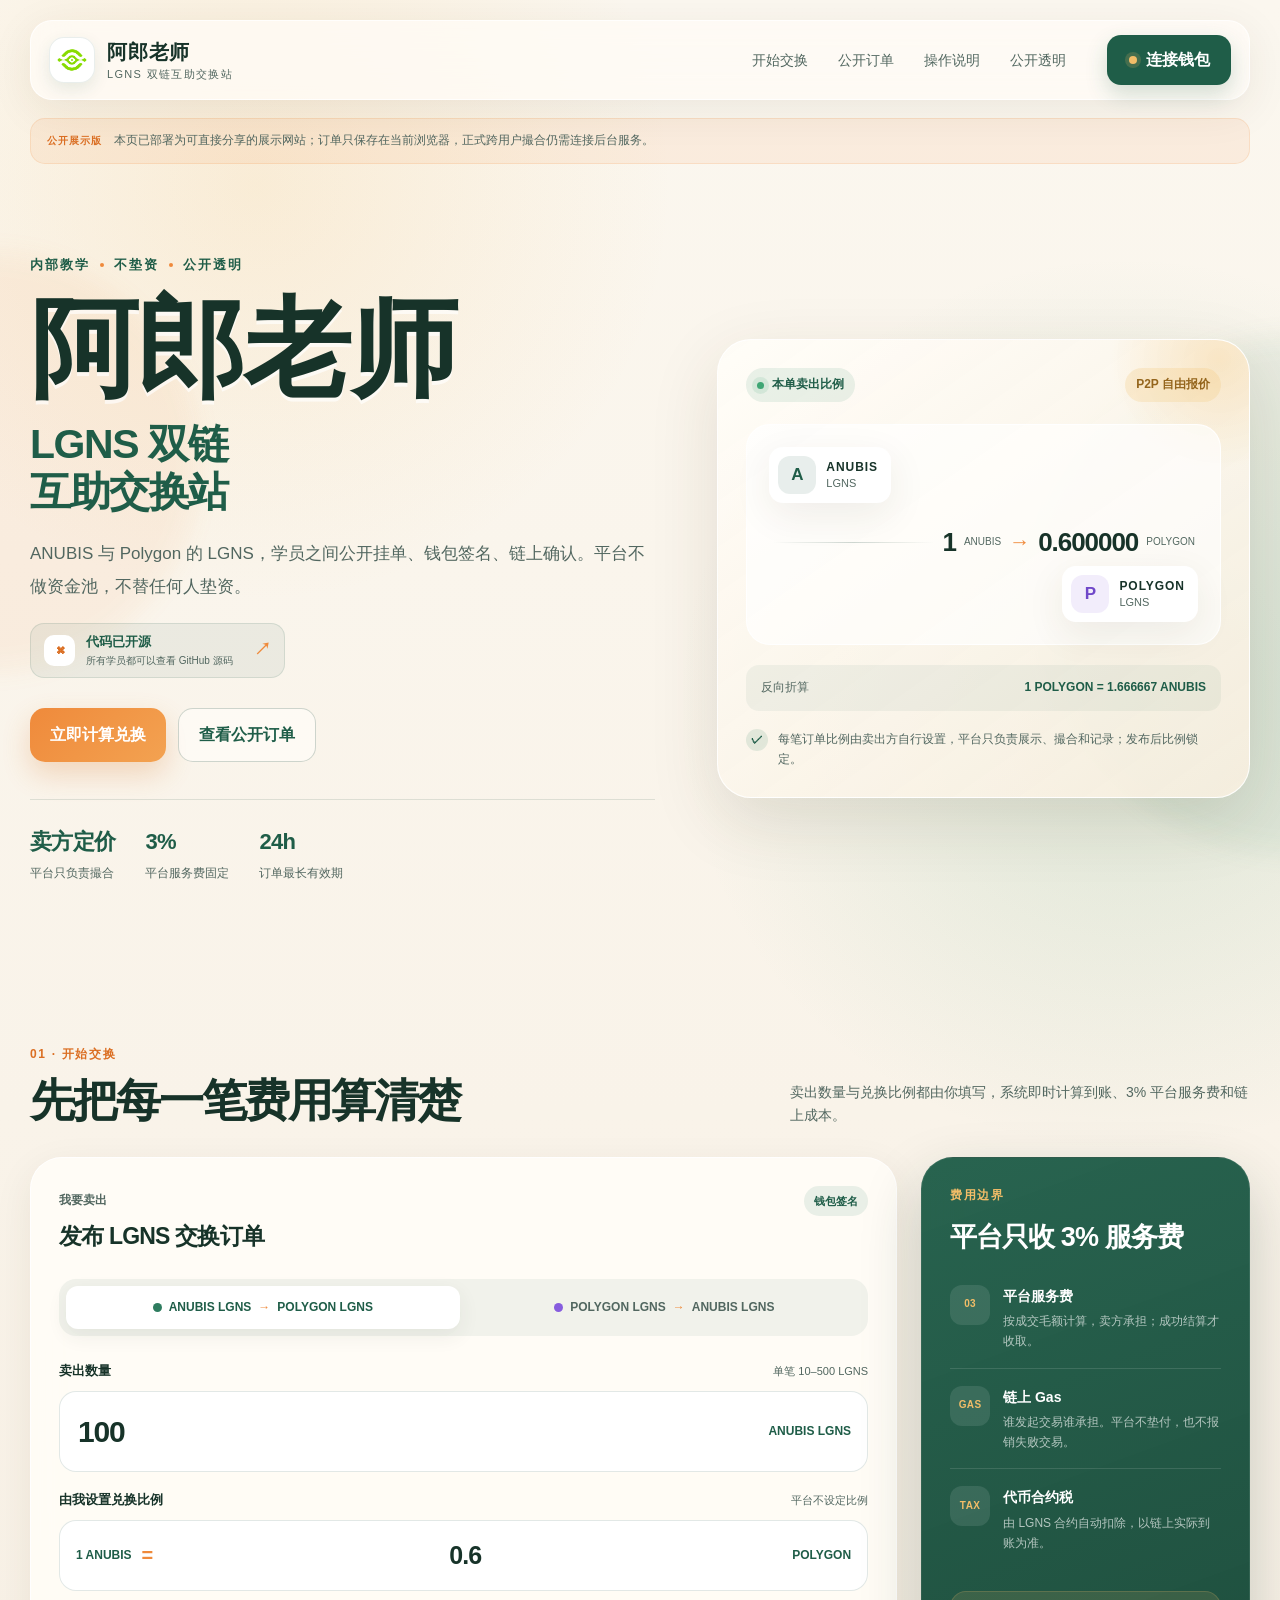
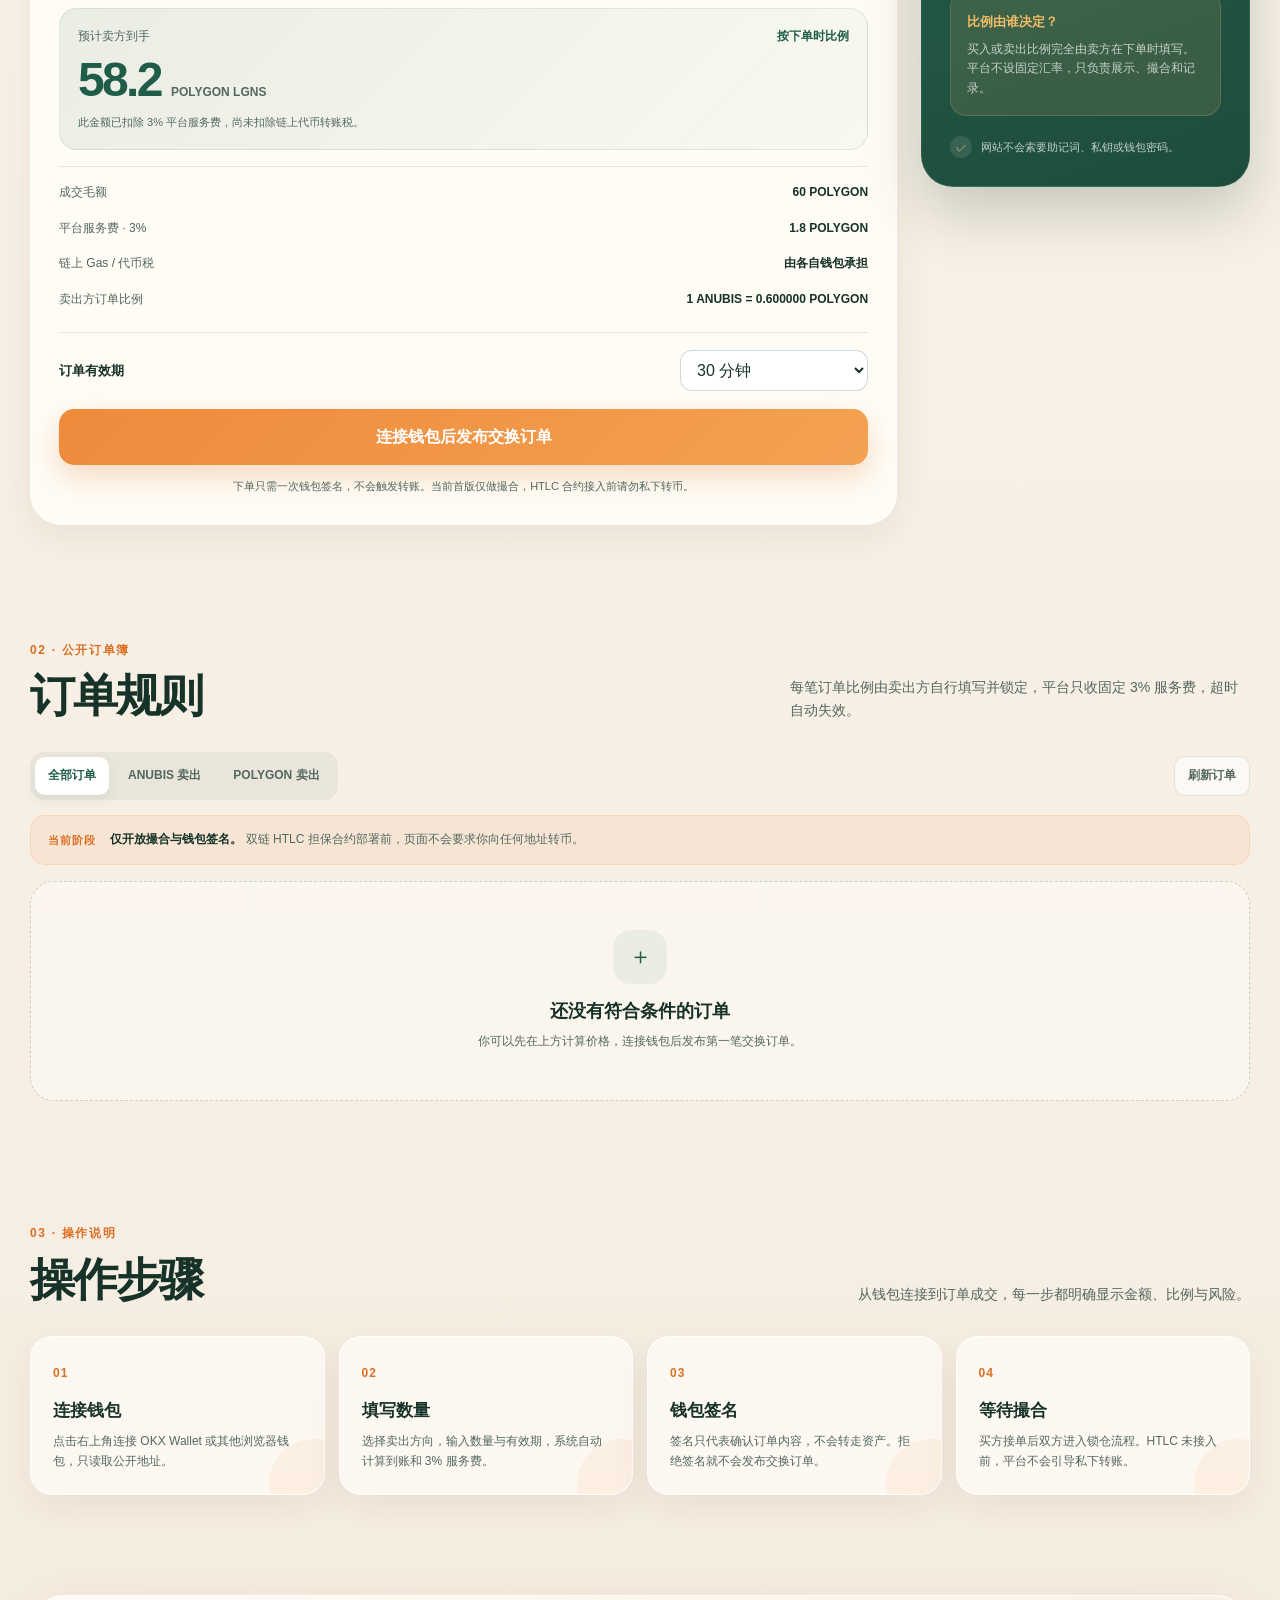
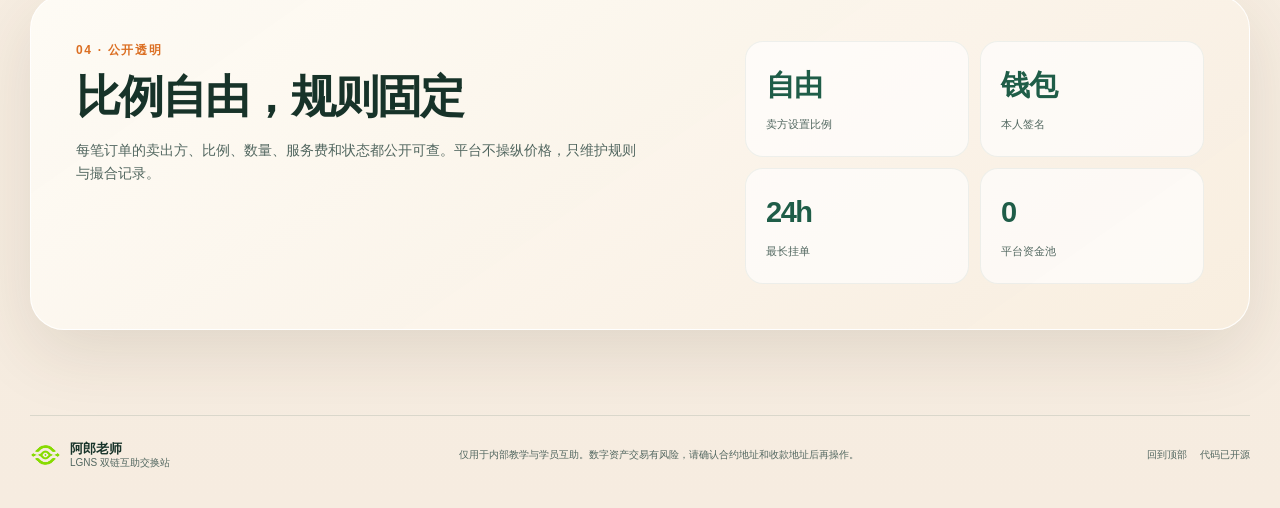
==== commit 491fe1db: "Add files via upload" ====
--- a/index.html
+++ b/index.html
@@ -6,8 +6,8 @@
   <meta name="theme-color" content="#f7f0e4">
   <title>阿郎老师 · LGNS 双链互助交换站</title>
   <meta name="description" content="阿郎老师的 LGNS 双链 P2P 互助交换站，支持 ANUBIS 与 Polygon 之间公开订单撮合、钱包签名与透明费率展示。">
-  <link rel="icon" href="/assets/logo.png">
-  <link rel="stylesheet" href="/styles.css">
+  <link rel="icon" href="./assets/logo.png">
+  <link rel="stylesheet" href="./styles.css">
 </head>
 <body>
   <div class="page-glow page-glow-a"></div>
@@ -15,7 +15,7 @@
 
   <header class="site-header" id="top">
     <a class="brand" href="#top" aria-label="返回顶部">
-      <span class="brand-logo-wrap"><img src="/assets/logo.png" alt="阿郎老师品牌标志" class="brand-logo"></span>
+      <span class="brand-logo-wrap"><img src="./assets/logo.png" alt="阿郎老师品牌标志" class="brand-logo"></span>
       <span class="brand-copy">
         <strong>阿郎老师</strong>
         <small>LGNS 双链互助交换站</small>
@@ -39,6 +39,11 @@
         <div class="eyebrow"><span>内部教学</span><i></i><span>不垫资</span><i></i><span>公开透明</span></div>
         <h1><span class="hero-name">阿郎老师</span><small>LGNS 双链<br>互助交换站</small></h1>
         <p class="hero-lead">ANUBIS 与 Polygon 的 LGNS，学员之间公开挂单、钱包签名、链上确认。平台不做资金池，不替任何人垫资。</p>
+        <a class="open-source-note" href="https://github.com/dixonwei/alang-lgns-p2p" target="_blank" rel="noopener noreferrer">
+          <span class="open-source-icon">⌘</span>
+          <span><strong>代码已开源</strong><small>所有学员都可以查看 GitHub 源码</small></span>
+          <b>↗</b>
+        </a>
         <div class="hero-actions">
           <a class="button button-primary" href="#exchange">立即计算兑换</a>
           <a class="button button-ghost" href="#orders">查看公开订单</a>
@@ -251,7 +256,7 @@
           <span class="section-kicker">04 · 公开透明</span>
           <h2>比例自由，规则固定</h2>
           <p>每笔订单的卖出方、比例、数量、服务费和状态都公开可查。平台不操纵价格，只维护规则与撮合记录。</p>
-          <a class="text-link" href="/admin.html">管理员入口 <span>→</span></a>
+          <a class="text-link" href="./admin.html">管理员入口 <span>→</span></a>
         </div>
         <div class="transparency-grid">
           <div><strong>自由</strong><span>卖方设置比例</span></div>
@@ -264,9 +269,9 @@
   </main>
 
   <footer class="site-footer section-shell">
-    <div class="footer-brand"><img src="/assets/logo.png" alt=""><div><strong>阿郎老师</strong><span>LGNS 双链互助交换站</span></div></div>
+    <div class="footer-brand"><img src="./assets/logo.png" alt=""><div><strong>阿郎老师</strong><span>LGNS 双链互助交换站</span></div></div>
     <p>仅用于内部教学与学员互助。数字资产交易有风险，请确认合约地址和收款地址后再操作。</p>
-    <div class="footer-links"><a href="#top">回到顶部</a><a href="/admin.html">管理员入口</a></div>
+    <div class="footer-links"><a href="#top">回到顶部</a><a href="https://github.com/dixonwei/alang-lgns-p2p" target="_blank" rel="noopener noreferrer">代码已开源</a><a href="./admin.html">管理员入口</a></div>
   </footer>
 
   <div class="modal-backdrop" id="orderModal" aria-hidden="true">
@@ -294,6 +299,7 @@
   </div>
 
   <div class="toast" id="toast" role="status" aria-live="polite"></div>
-  <script src="/app.js"></script>
+  <script src="./static-api.js"></script>
+  <script src="./app.js"></script>
 </body>
 </html>
--- a/styles.css
+++ b/styles.css
@@ -95,6 +95,13 @@
 .hero h1 small { display: block; margin-top: 19px; font-size: clamp(29px, 3.2vw, 46px); line-height: 1.18; letter-spacing: -0.035em; color: var(--green); font-weight: 700; }
 .hero-lead { max-width: 620px; margin: 0; color: var(--ink-soft); font-size: 17px; line-height: 1.9; }
 .hero-actions { display: flex; gap: 12px; flex-wrap: wrap; margin-top: 30px; }
+.open-source-note { display: flex; align-items: center; gap: 11px; width: max-content; max-width: 100%; margin-top: 20px; padding: 10px 13px; border-radius: 14px; color: var(--green); background: rgba(31,93,72,.065); border: 1px solid rgba(31,93,72,.12); transition: transform .2s ease, background .2s ease; }
+.open-source-note:hover { transform: translateY(-2px); background: rgba(31,93,72,.1); }
+.open-source-icon { display: grid; place-items: center; width: 31px; height: 31px; border-radius: 10px; background: #fff; color: var(--orange-deep); font-weight: 900; }
+.open-source-note > span:nth-child(2) { display: flex; flex-direction: column; line-height: 1.3; }
+.open-source-note strong { font-size: 13px; }
+.open-source-note small { margin-top: 3px; color: var(--ink-soft); font-size: 10px; }
+.open-source-note > b { margin-left: 10px; color: var(--orange); font-size: 17px; }
 .button { border: 0; border-radius: 15px; padding: 13px 20px; font-weight: 800; display: inline-flex; align-items: center; justify-content: center; gap: 8px; transition: transform 0.18s ease, box-shadow 0.18s ease, background 0.18s ease; }
 .button:hover { transform: translateY(-2px); }
 .button-primary { background: linear-gradient(135deg, var(--orange), #f3a251); color: #fff; box-shadow: 0 12px 28px rgba(219, 111, 35, 0.24); }
@@ -342,4 +349,8 @@
 }
 @media (prefers-reduced-motion: reduce) {
   *, *::before, *::after { scroll-behavior: auto !important; animation-duration: 0.01ms !important; transition-duration: 0.01ms !important; }
-}+}
+.public-demo-banner { width: min(var(--max), calc(100% - 48px)); margin: 18px auto 0; padding: 12px 16px; display: flex; align-items: center; gap: 12px; border-radius: 15px; background: rgba(239,138,59,.09); border: 1px solid rgba(239,138,59,.16); color: var(--ink-soft); font-size: 12px; }
+.public-demo-banner > span { flex: 0 0 auto; color: var(--orange-deep); font-weight: 900; font-size: 10px; letter-spacing: .1em; }
+.public-demo-banner p { margin: 0; }
+@media (max-width: 760px) { .public-demo-banner { width: calc(100% - 28px); align-items: flex-start; flex-direction: column; gap: 3px; } }
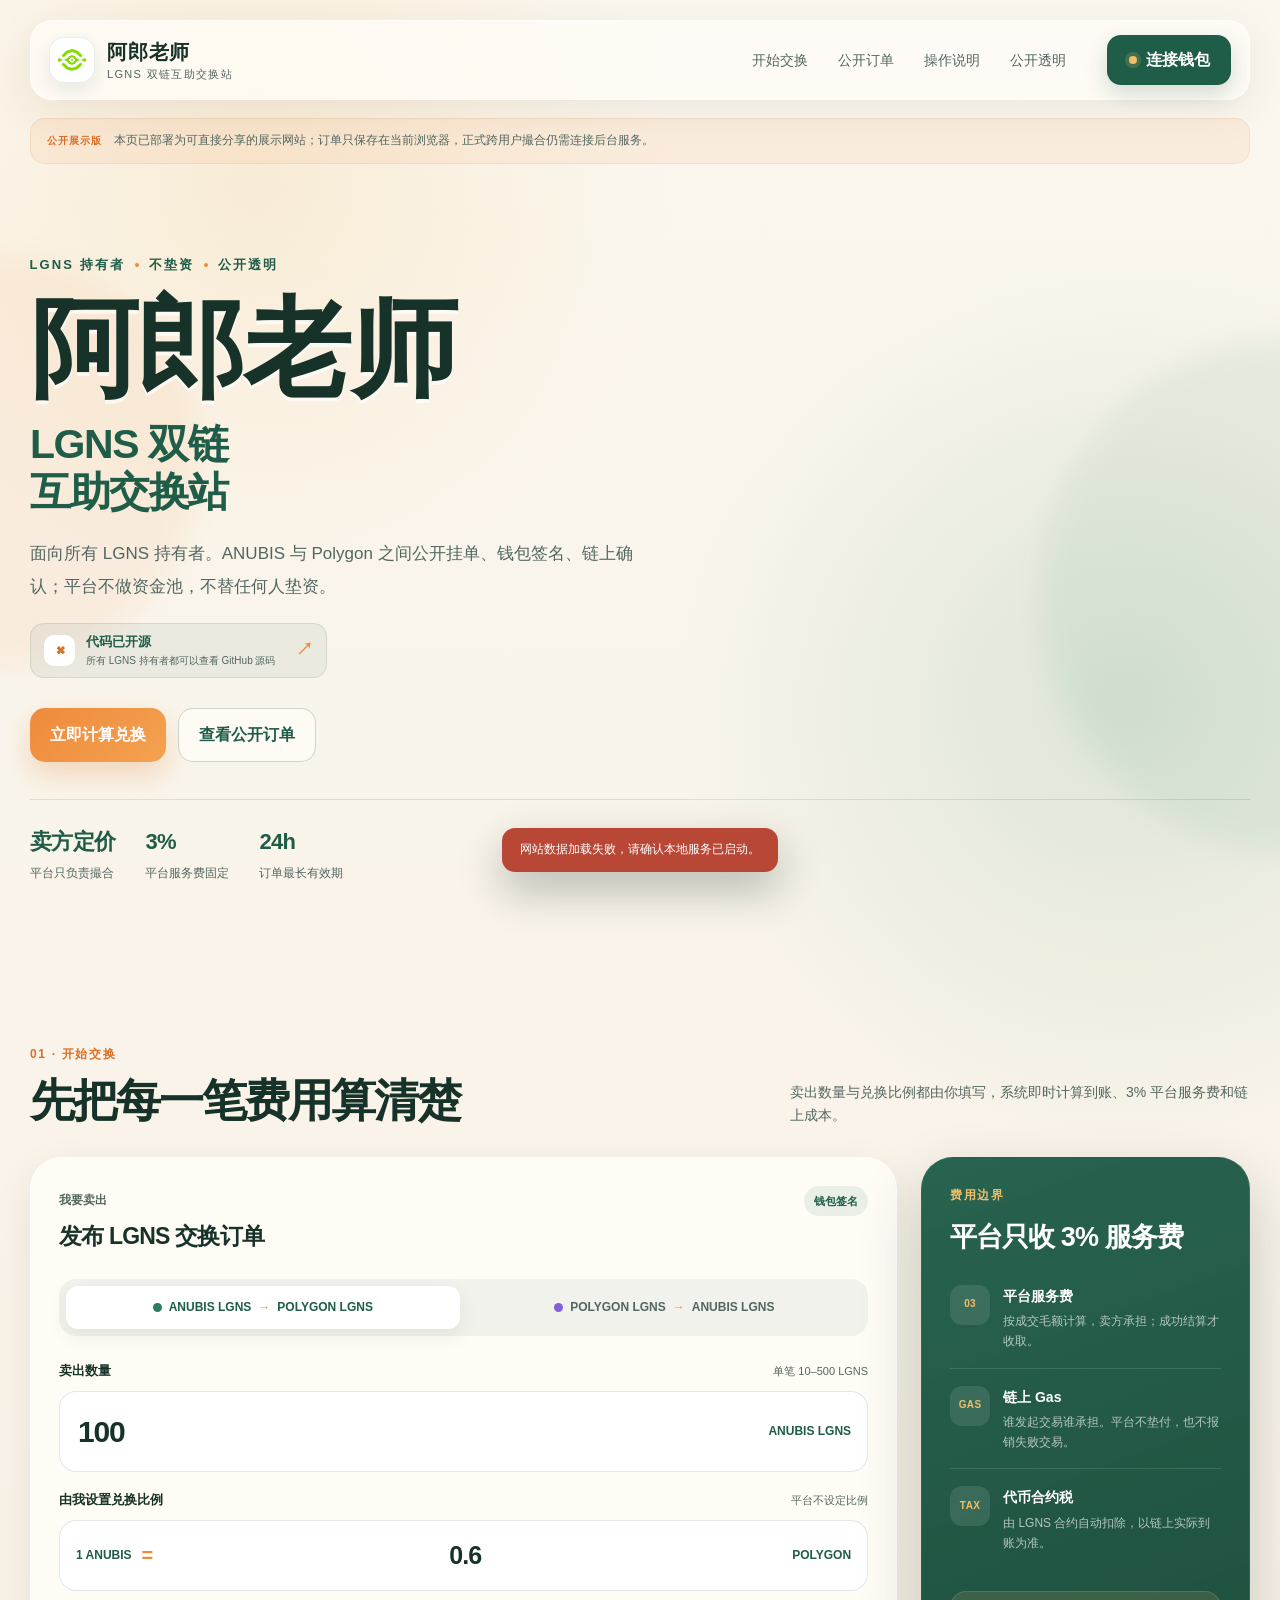
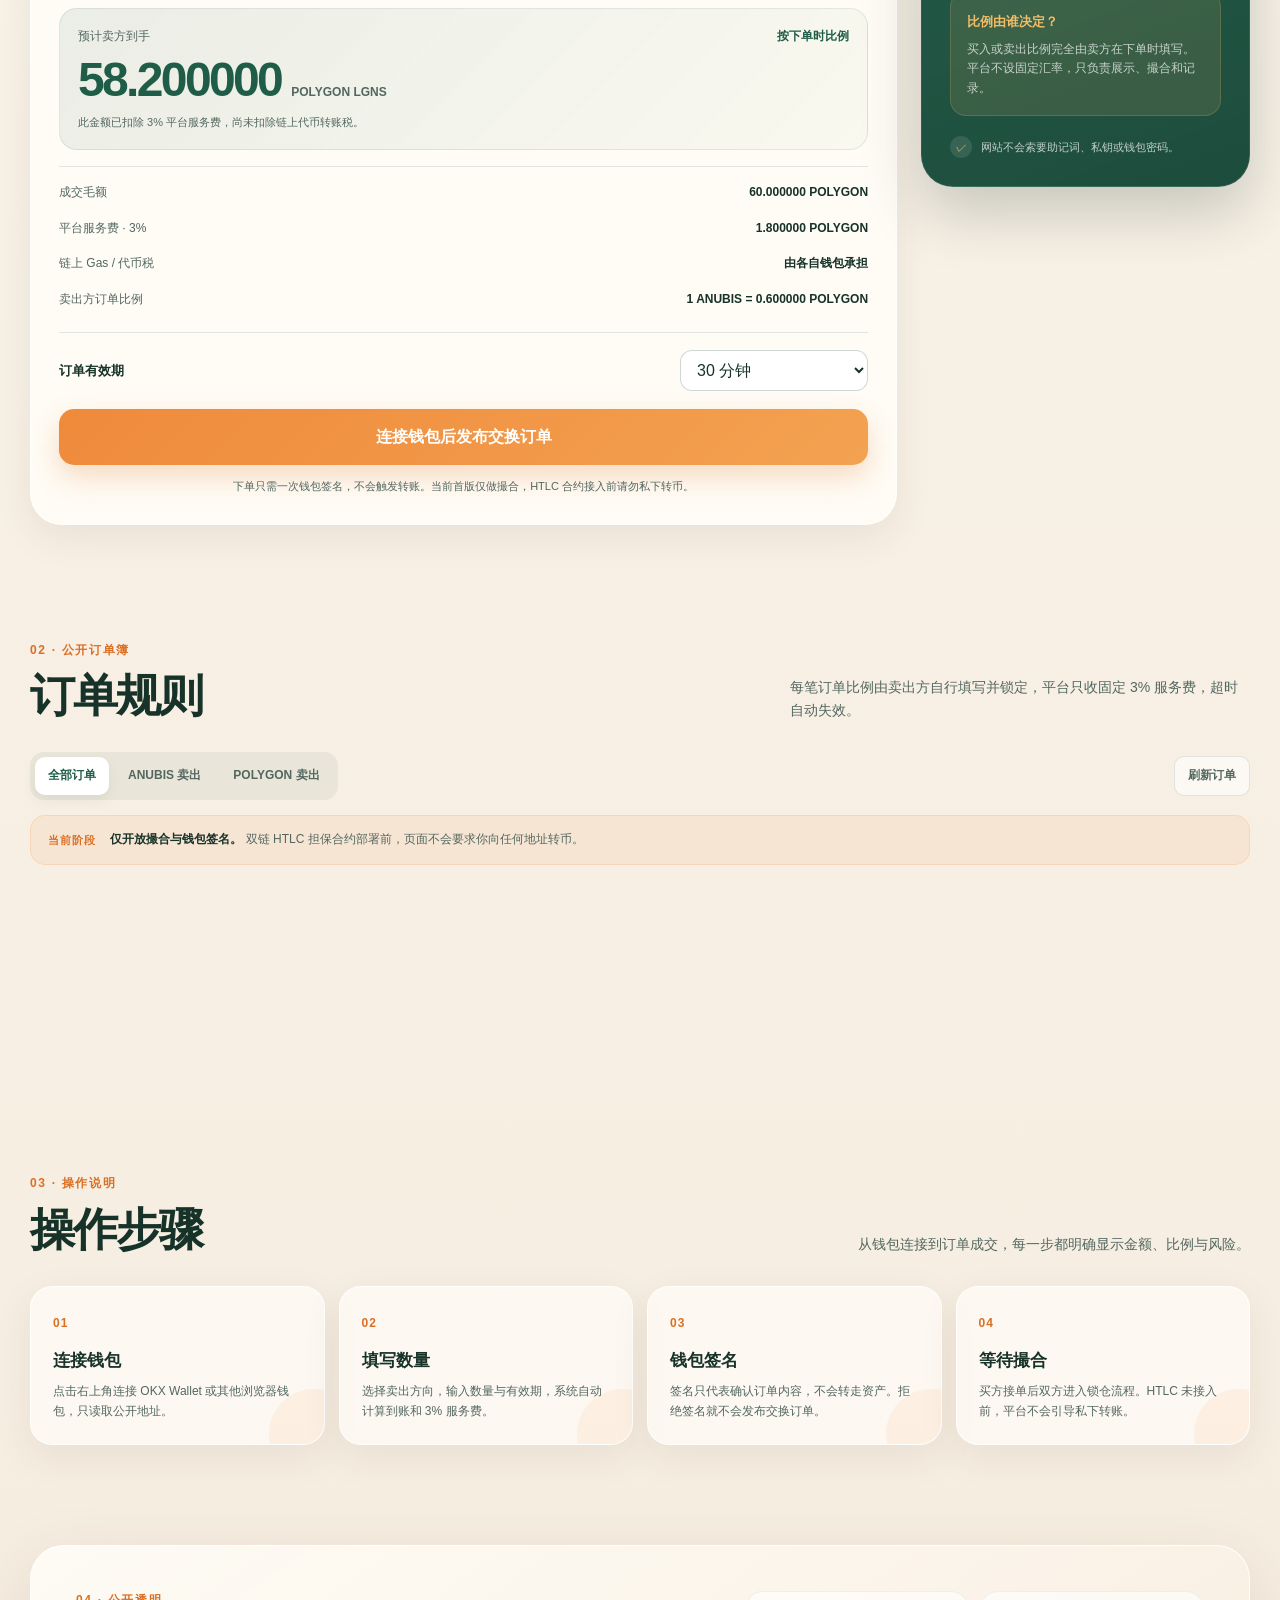
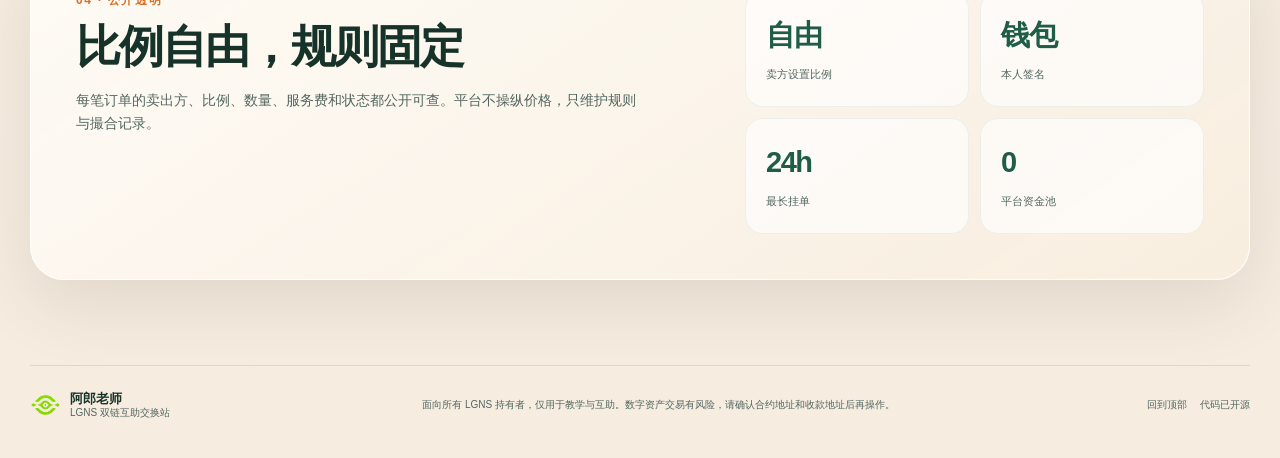
==== commit 66942a45: "Add files via upload" ====
--- a/index.html
+++ b/index.html
@@ -36,12 +36,12 @@
   <main>
     <section class="hero section-shell">
       <div class="hero-copy reveal">
-        <div class="eyebrow"><span>内部教学</span><i></i><span>不垫资</span><i></i><span>公开透明</span></div>
+        <div class="eyebrow"><span>LGNS 持有者</span><i></i><span>不垫资</span><i></i><span>公开透明</span></div>
         <h1><span class="hero-name">阿郎老师</span><small>LGNS 双链<br>互助交换站</small></h1>
-        <p class="hero-lead">ANUBIS 与 Polygon 的 LGNS，学员之间公开挂单、钱包签名、链上确认。平台不做资金池，不替任何人垫资。</p>
+        <p class="hero-lead">面向所有 LGNS 持有者。ANUBIS 与 Polygon 之间公开挂单、钱包签名、链上确认；平台不做资金池，不替任何人垫资。</p>
         <a class="open-source-note" href="https://github.com/dixonwei/alang-lgns-p2p" target="_blank" rel="noopener noreferrer">
           <span class="open-source-icon">⌘</span>
-          <span><strong>代码已开源</strong><small>所有学员都可以查看 GitHub 源码</small></span>
+          <span><strong>代码已开源</strong><small>所有 LGNS 持有者都可以查看 GitHub 源码</small></span>
           <b>↗</b>
         </a>
         <div class="hero-actions">
@@ -55,38 +55,6 @@
         </div>
       </div>
 
-      <div class="hero-panel reveal delay-1">
-        <div class="hero-panel-top">
-          <span class="live-pill"><i></i> 本单卖出比例</span>
-          <span class="version-pill" id="ratioVersion">P2P 自由报价</span>
-        </div>
-        <div class="ratio-stage">
-          <div class="token token-anubis">
-            <span class="token-mark">A</span>
-            <div><strong>ANUBIS</strong><small>LGNS</small></div>
-          </div>
-          <div class="ratio-bridge">
-            <span class="ratio-line"></span>
-            <b id="ratioBig">1</b>
-            <small id="ratioSourceLabel">ANUBIS</small>
-            <span class="ratio-arrow">→</span>
-            <b id="ratioTarget">自填</b>
-            <small id="ratioTargetLabel">POLYGON</small>
-          </div>
-          <div class="token token-polygon">
-            <span class="token-mark">P</span>
-            <div><strong>POLYGON</strong><small>LGNS</small></div>
-          </div>
-        </div>
-        <div class="reverse-rate">
-          <span>反向折算</span>
-          <strong id="reverseRate">由卖出方在下单时填写</strong>
-        </div>
-        <div class="hero-panel-note">
-          <span class="shield-icon">✓</span>
-          <p>每笔订单比例由卖出方自行设置，平台只负责展示、撮合和记录；发布后比例锁定。</p>
-        </div>
-      </div>
     </section>
 
     <section class="section-shell exchange-section" id="exchange">
@@ -270,7 +238,7 @@
 
   <footer class="site-footer section-shell">
     <div class="footer-brand"><img src="./assets/logo.png" alt=""><div><strong>阿郎老师</strong><span>LGNS 双链互助交换站</span></div></div>
-    <p>仅用于内部教学与学员互助。数字资产交易有风险，请确认合约地址和收款地址后再操作。</p>
+    <p>面向所有 LGNS 持有者，仅用于教学与互助。数字资产交易有风险，请确认合约地址和收款地址后再操作。</p>
     <div class="footer-links"><a href="#top">回到顶部</a><a href="https://github.com/dixonwei/alang-lgns-p2p" target="_blank" rel="noopener noreferrer">代码已开源</a><a href="./admin.html">管理员入口</a></div>
   </footer>
 
--- a/styles.css
+++ b/styles.css
@@ -87,7 +87,7 @@
 .wallet-dot { width: 8px; height: 8px; border-radius: 50%; background: var(--gold); box-shadow: 0 0 0 4px rgba(242, 189, 104, 0.18); }
 .wallet-button.connected .wallet-dot { background: #36a36f; box-shadow: 0 0 0 4px rgba(54, 163, 111, 0.14); }
 
-.hero { display: grid; grid-template-columns: minmax(0, 1.08fr) minmax(360px, 0.92fr); align-items: center; gap: 62px; padding-top: 90px; padding-bottom: 86px; }
+.hero { display: grid; grid-template-columns: minmax(0, 1fr); align-items: center; gap: 0; padding-top: 90px; padding-bottom: 86px; }`r`n.hero-copy { max-width: 860px; }
 .eyebrow { display: flex; align-items: center; gap: 10px; color: var(--green); font-size: 13px; font-weight: 800; letter-spacing: 0.16em; text-transform: uppercase; }
 .eyebrow i { width: 4px; height: 4px; border-radius: 50%; background: var(--orange); }
 .hero h1 { margin: 22px 0 22px; line-height: 0.96; letter-spacing: -0.055em; }
@@ -289,7 +289,7 @@
 @media (max-width: 1020px) {
   .main-nav { display: none; }
   .wallet-button { margin-left: auto; }
-  .hero { gap: 34px; grid-template-columns: 1fr 0.9fr; padding-top: 68px; }
+  .hero { gap: 0; grid-template-columns: 1fr; padding-top: 68px; }
   .hero-name { font-size: clamp(62px, 9vw, 94px); }
   .exchange-layout { grid-template-columns: 1fr; }
   .cost-panel { position: static; }
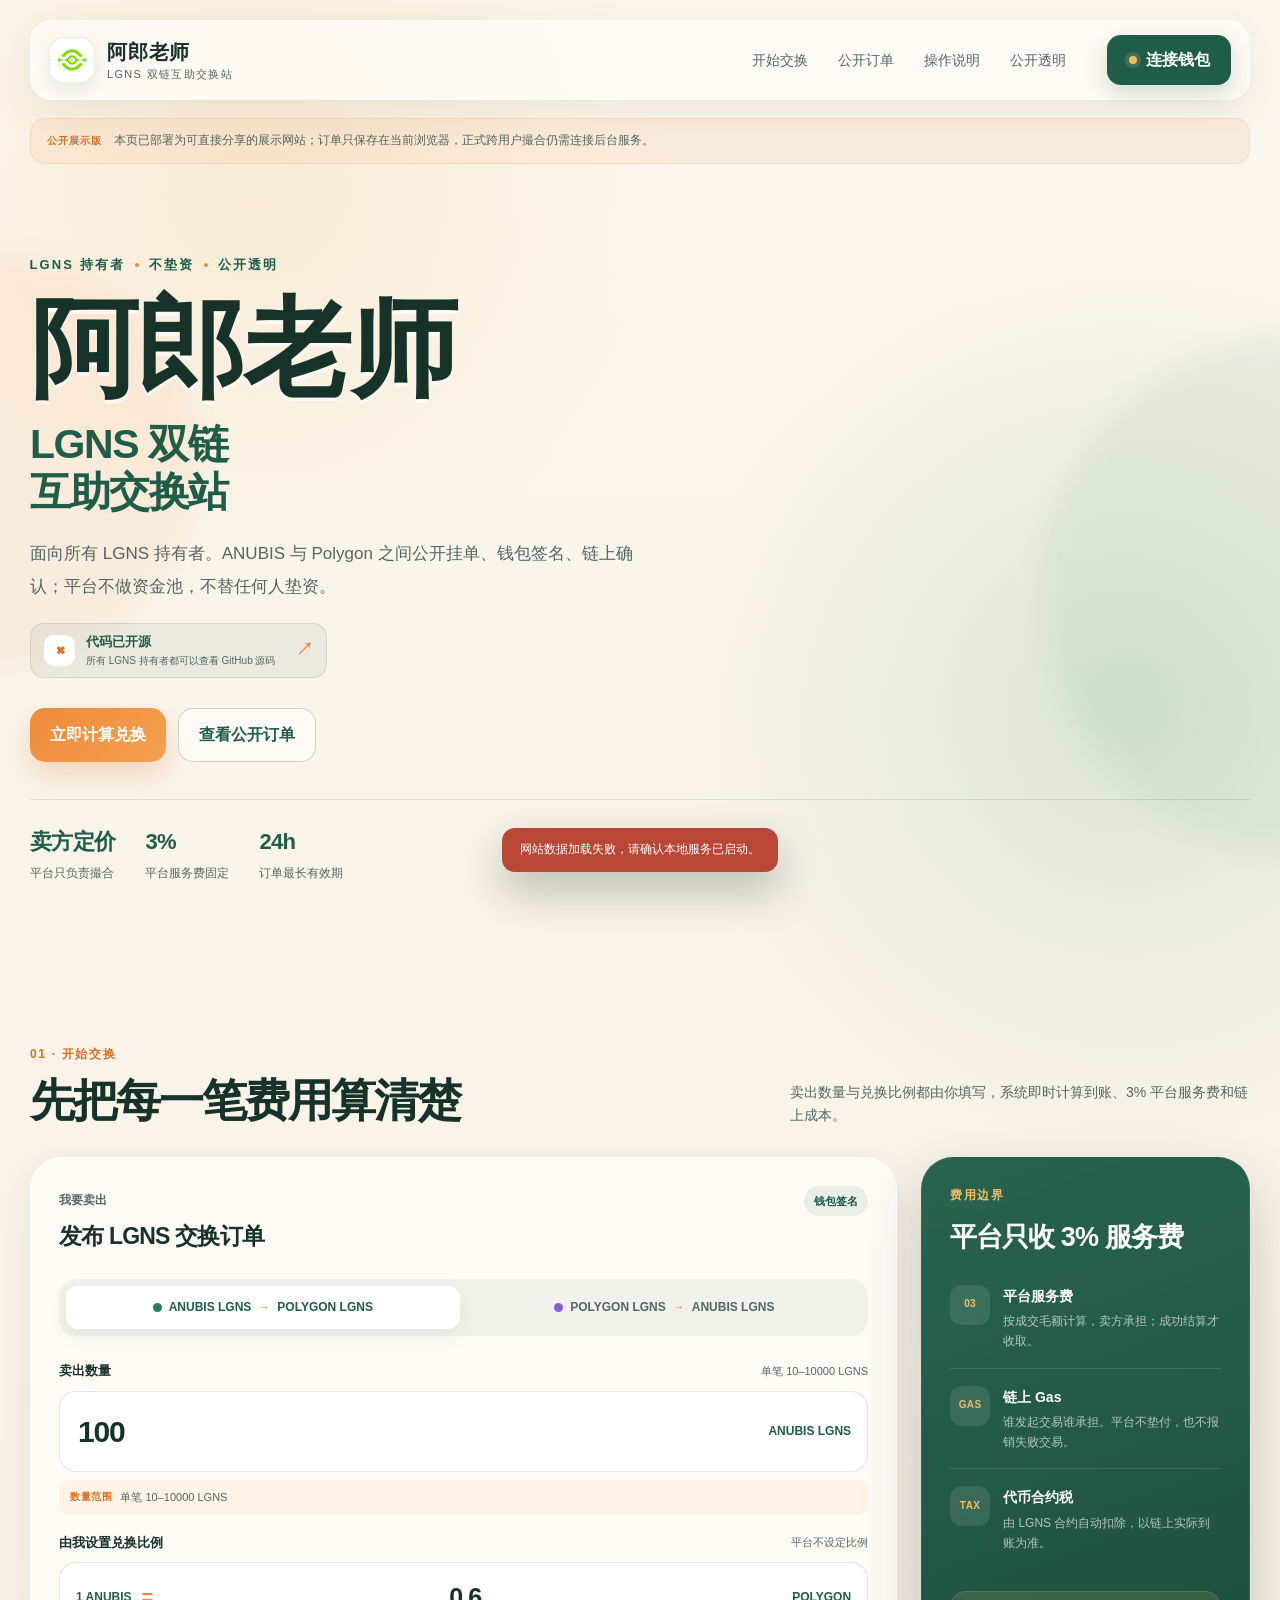
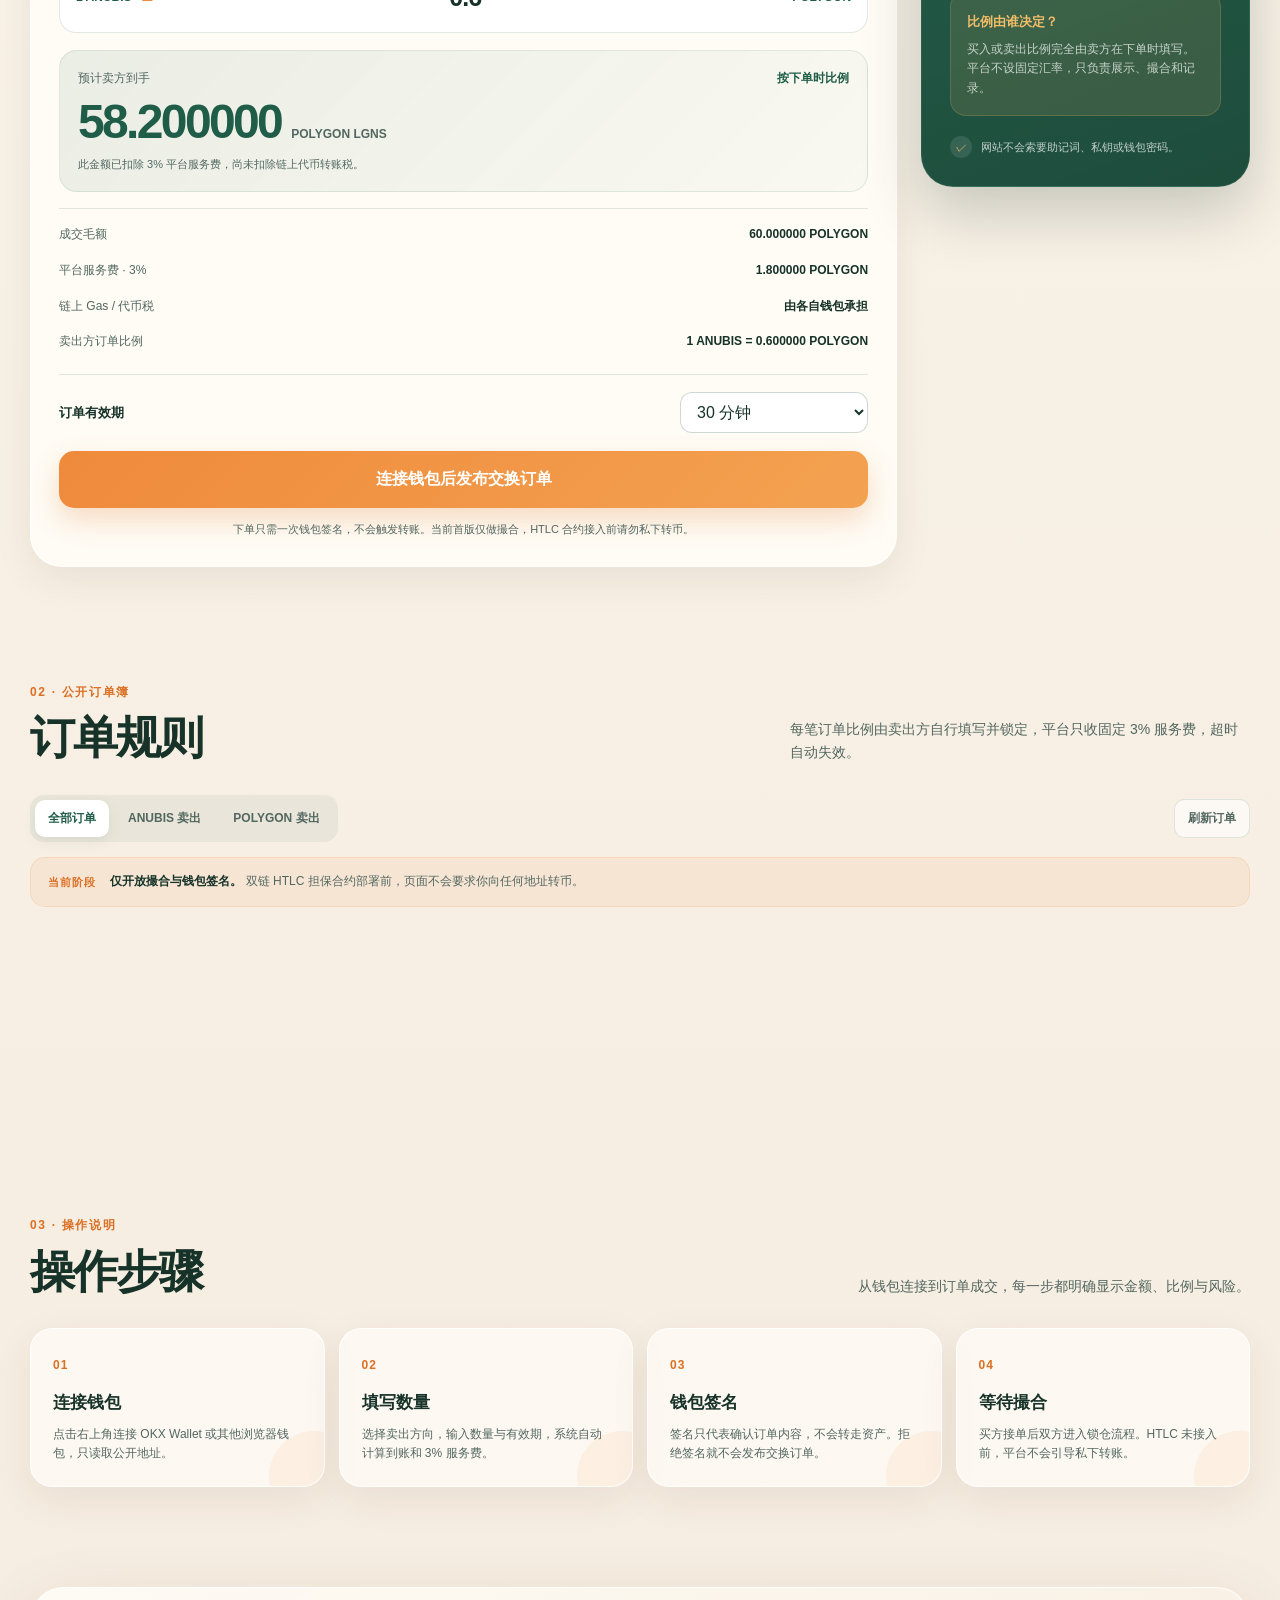
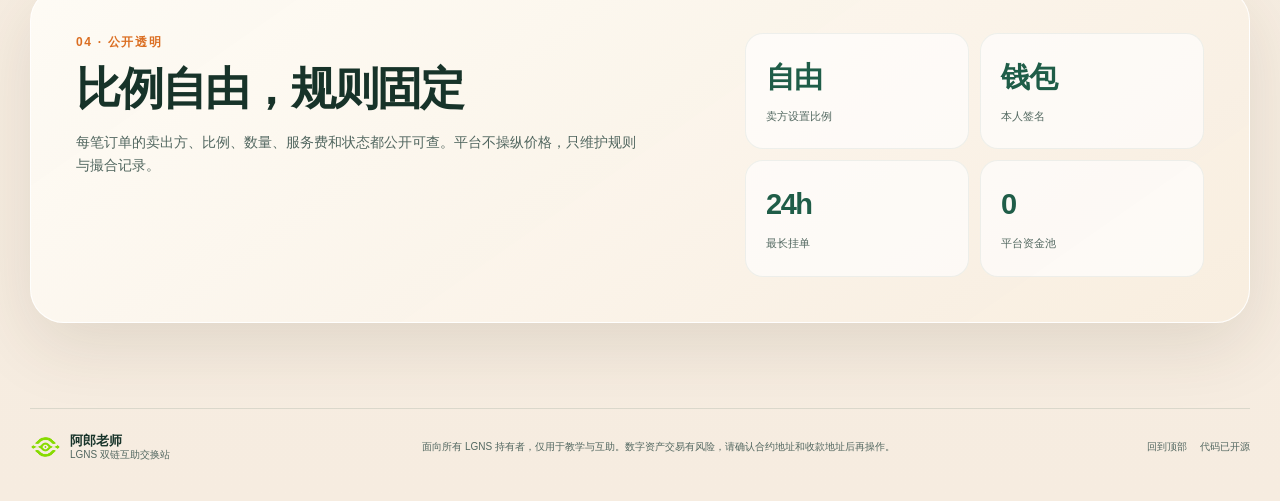
==== commit 2562c243: "Add files via upload" ====
--- a/index.html
+++ b/index.html
@@ -94,12 +94,13 @@
           <div class="field-block">
             <div class="field-label-row">
               <label for="amountInput">卖出数量</label>
-              <span id="amountRange">单笔 10–500 LGNS</span>
+              <span id="amountRange">单笔 10–10000 LGNS</span>
             </div>
             <div class="amount-input-wrap">
-              <input id="amountInput" type="number" min="10" max="500" step="0.000001" inputmode="decimal" placeholder="输入数量" value="100">
+              <input id="amountInput" type="number" min="10" max="10000" step="0.000001" inputmode="decimal" placeholder="输入数量" value="100">
               <span id="sourceSymbol">ANUBIS LGNS</span>
             </div>
+            <div class="range-notice"><strong>数量范围</strong><span>单笔 10–10000 LGNS</span></div>
           </div>
 
           <div class="field-block ratio-field-block">
--- a/styles.css
+++ b/styles.css
@@ -353,4 +353,6 @@
 .public-demo-banner { width: min(var(--max), calc(100% - 48px)); margin: 18px auto 0; padding: 12px 16px; display: flex; align-items: center; gap: 12px; border-radius: 15px; background: rgba(239,138,59,.09); border: 1px solid rgba(239,138,59,.16); color: var(--ink-soft); font-size: 12px; }
 .public-demo-banner > span { flex: 0 0 auto; color: var(--orange-deep); font-weight: 900; font-size: 10px; letter-spacing: .1em; }
 .public-demo-banner p { margin: 0; }
-@media (max-width: 760px) { .public-demo-banner { width: calc(100% - 28px); align-items: flex-start; flex-direction: column; gap: 3px; } }+@media (max-width: 760px) { .public-demo-banner { width: calc(100% - 28px); align-items: flex-start; flex-direction: column; gap: 3px; } }
+.range-notice { display: flex; align-items: center; gap: 8px; margin-top: 8px; padding: 8px 11px; border-radius: 11px; background: rgba(239,138,59,.08); color: var(--ink-soft); font-size: 11px; }
+.range-notice strong { color: var(--orange-deep); font-size: 10px; letter-spacing: .06em; }
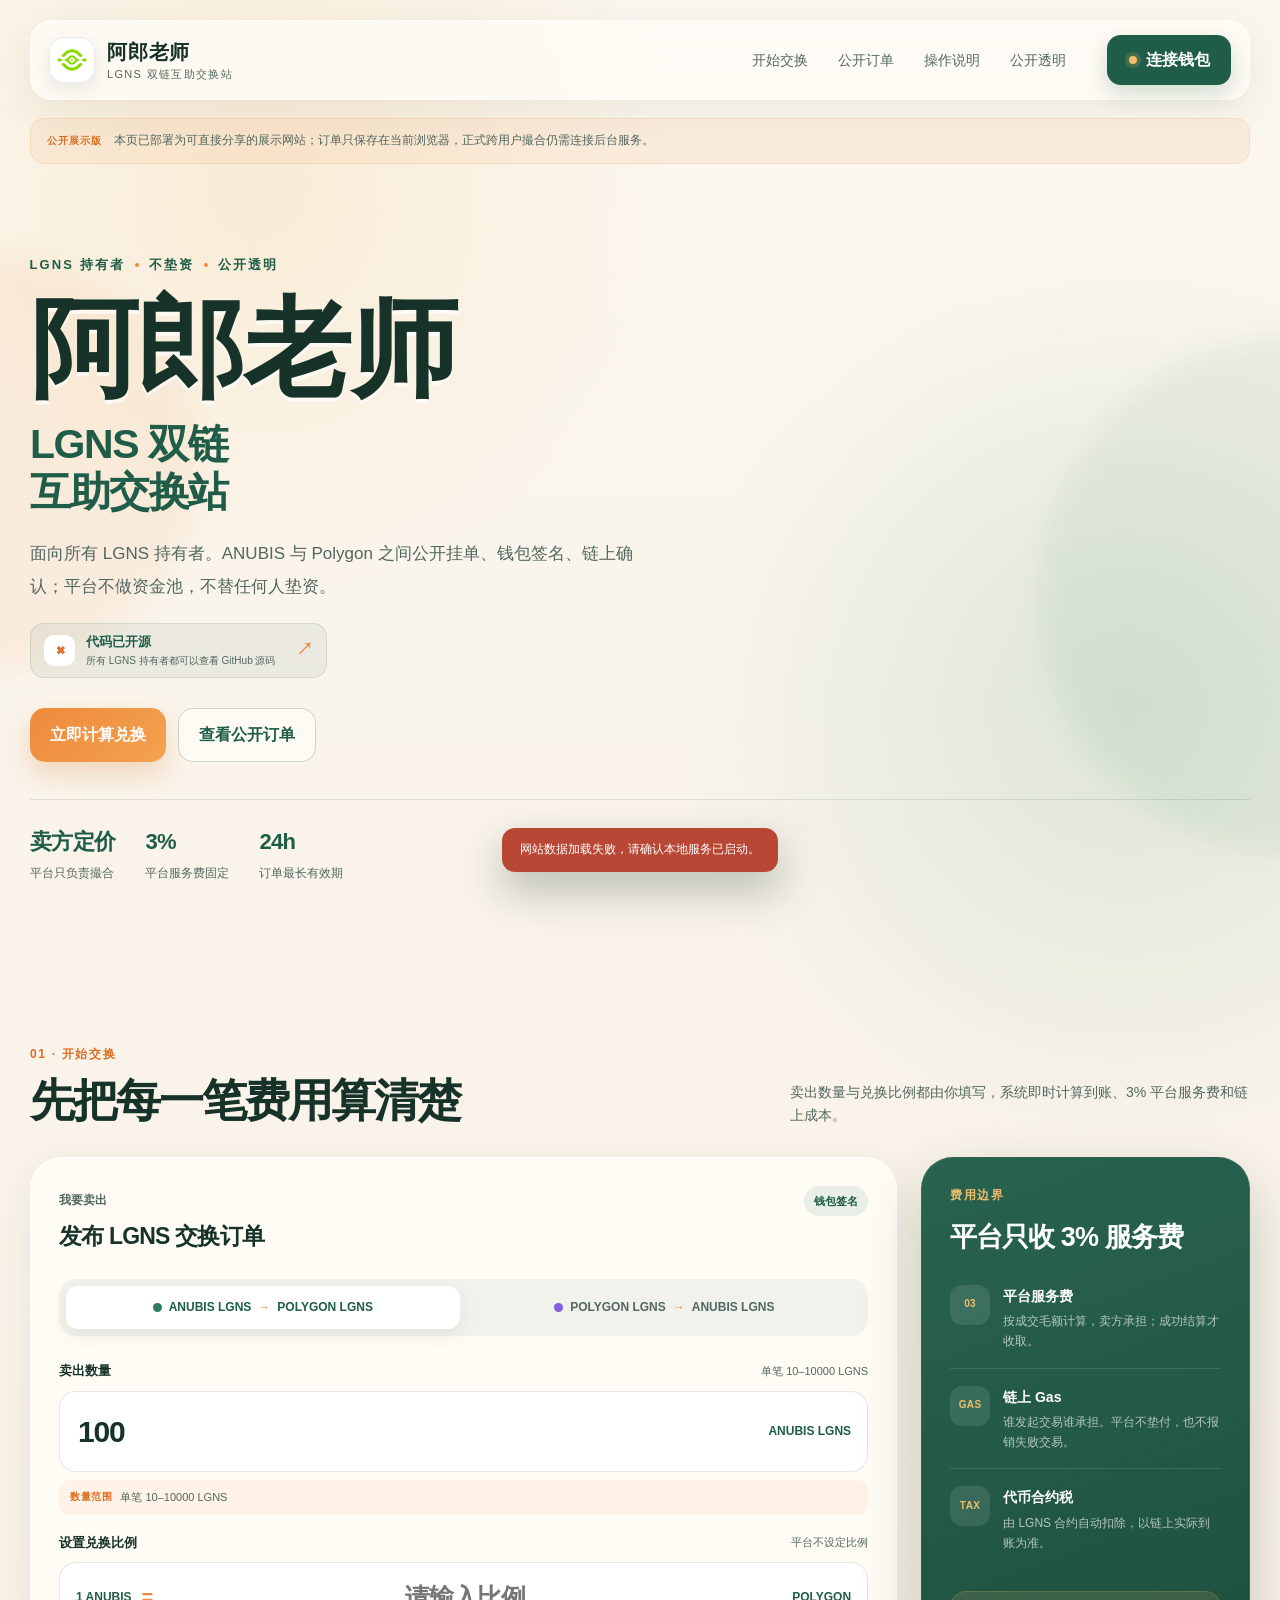
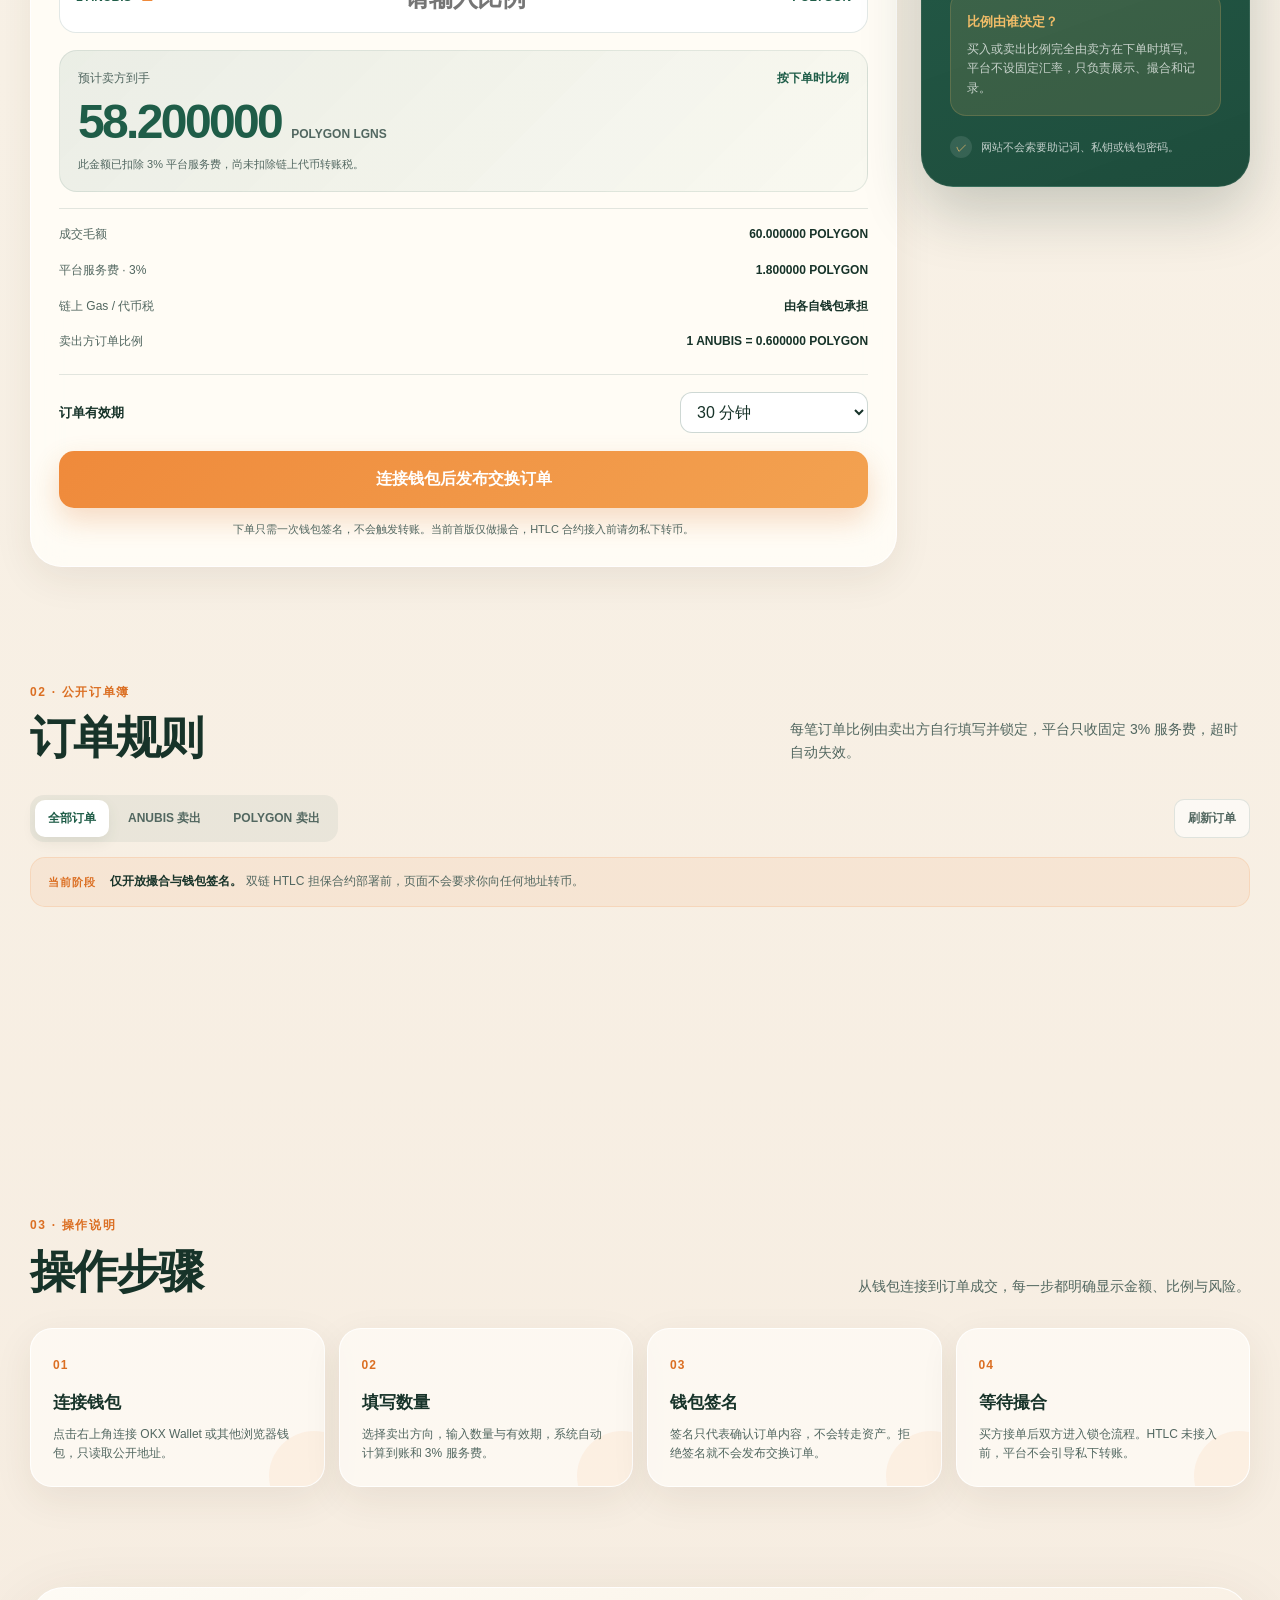
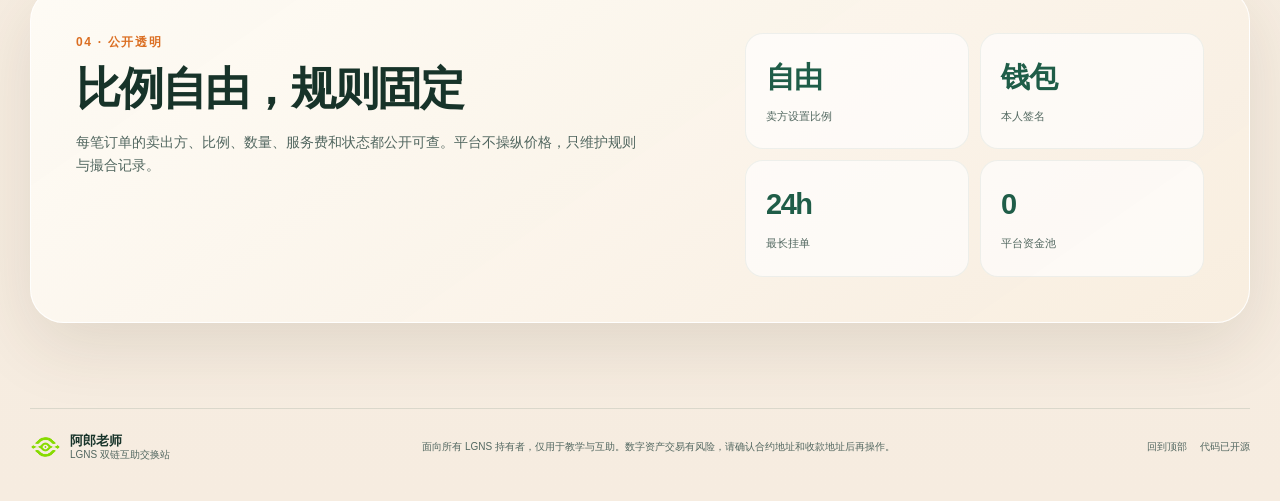
==== commit 8a0ffe29: "Add files via upload" ====
--- a/index.html
+++ b/index.html
@@ -7,7 +7,7 @@
   <title>阿郎老师 · LGNS 双链互助交换站</title>
   <meta name="description" content="阿郎老师的 LGNS 双链 P2P 互助交换站，支持 ANUBIS 与 Polygon 之间公开订单撮合、钱包签名与透明费率展示。">
   <link rel="icon" href="./assets/logo.png">
-  <link rel="stylesheet" href="./styles.css">
+  <link rel="stylesheet" href="./styles.css?v=20261024-2">
 </head>
 <body>
   <div class="page-glow page-glow-a"></div>
@@ -105,13 +105,13 @@
 
           <div class="field-block ratio-field-block">
             <div class="field-label-row">
-              <label for="sellerRatioInput">由我设置兑换比例</label>
+              <label for="sellerRatioInput">设置兑换比例</label>
               <span>平台不设定比例</span>
             </div>
             <div class="ratio-input-wrap">
               <span id="ratioSourceText">1 ANUBIS</span>
               <b>=</b>
-              <input id="sellerRatioInput" type="number" min="0.000001" max="10000" step="0.000001" inputmode="decimal" value="0.6" aria-label="卖出方设置的兑换比例">
+              <input id="sellerRatioInput" type="number" min="0.000001" max="10000" step="0.000001" inputmode="decimal" placeholder="请输入比例" aria-label="卖出方设置的兑换比例">
               <span id="ratioSuffix">POLYGON</span>
             </div>
           </div>
@@ -268,7 +268,7 @@
   </div>
 
   <div class="toast" id="toast" role="status" aria-live="polite"></div>
-  <script src="./static-api.js"></script>
-  <script src="./app.js"></script>
+  <script src="./static-api.js?v=20261024-2"></script>
+  <script src="./app.js?v=20261024-2"></script>
 </body>
 </html>
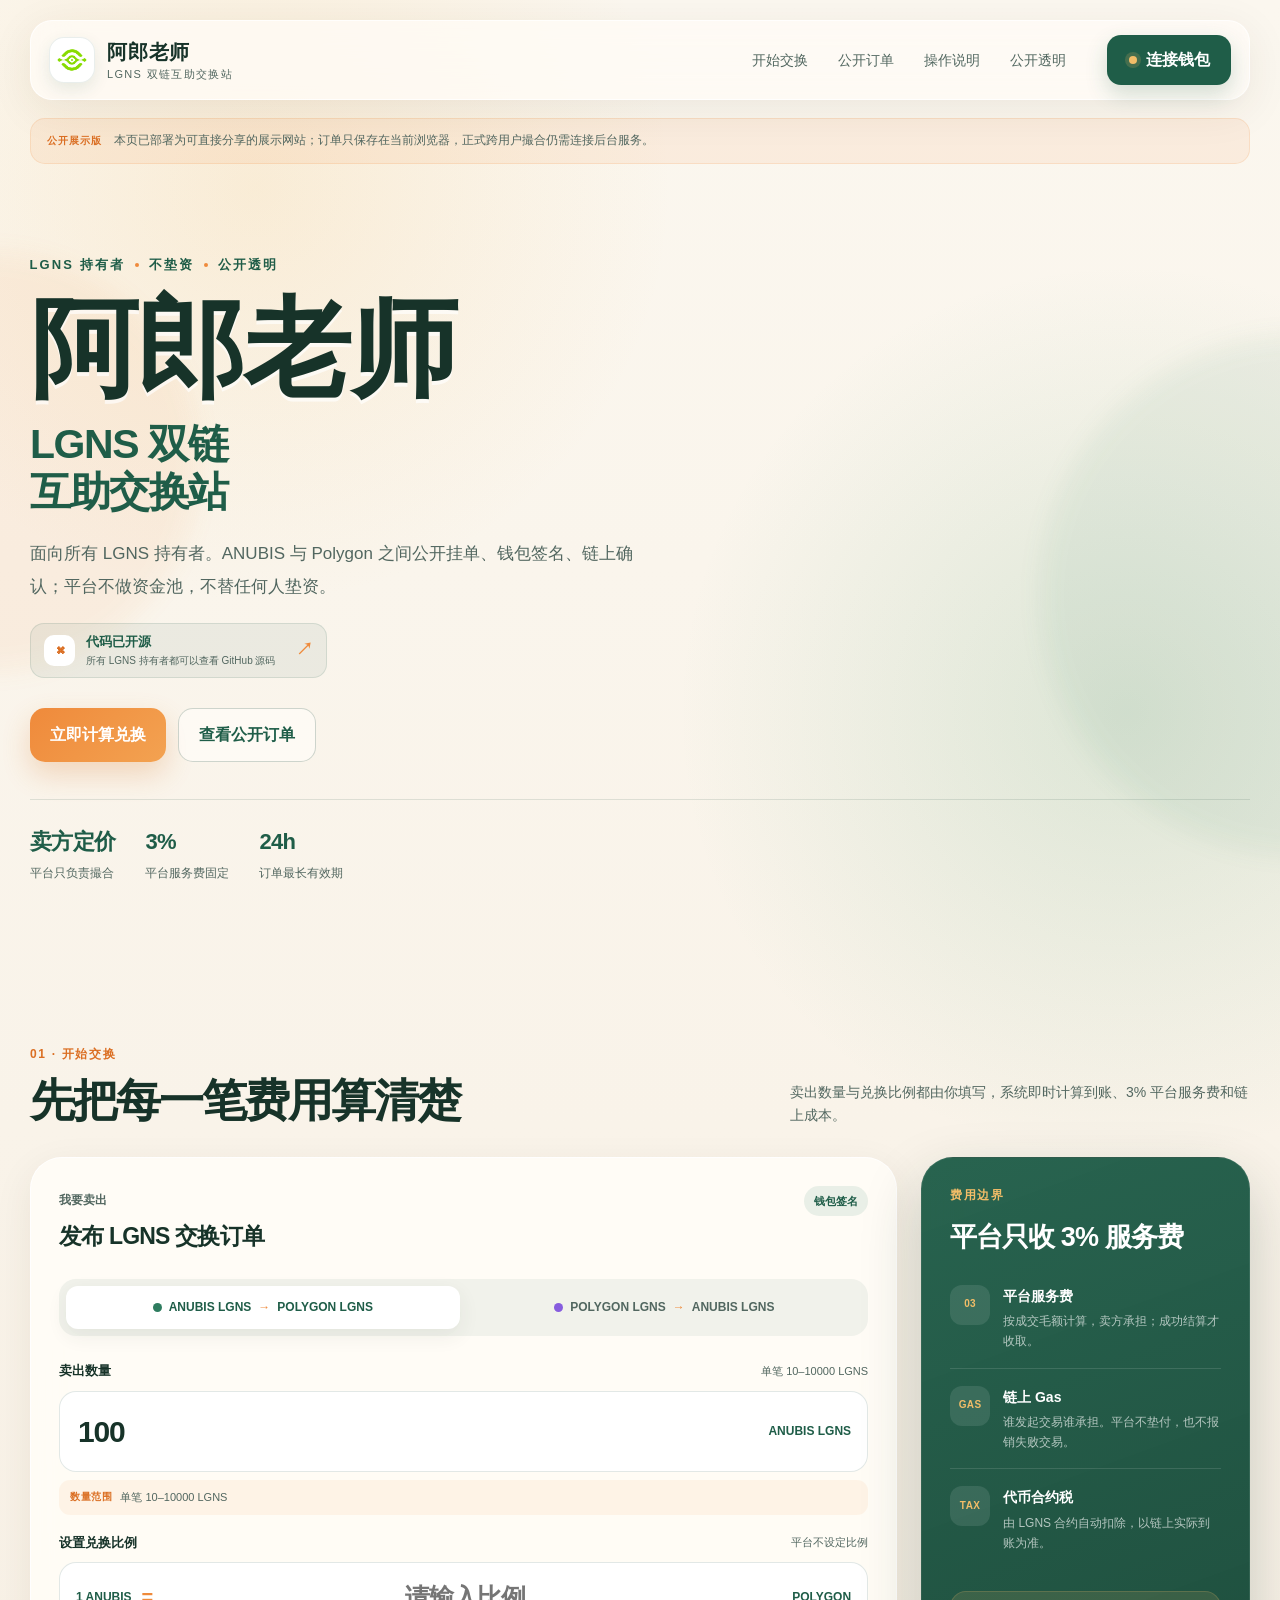
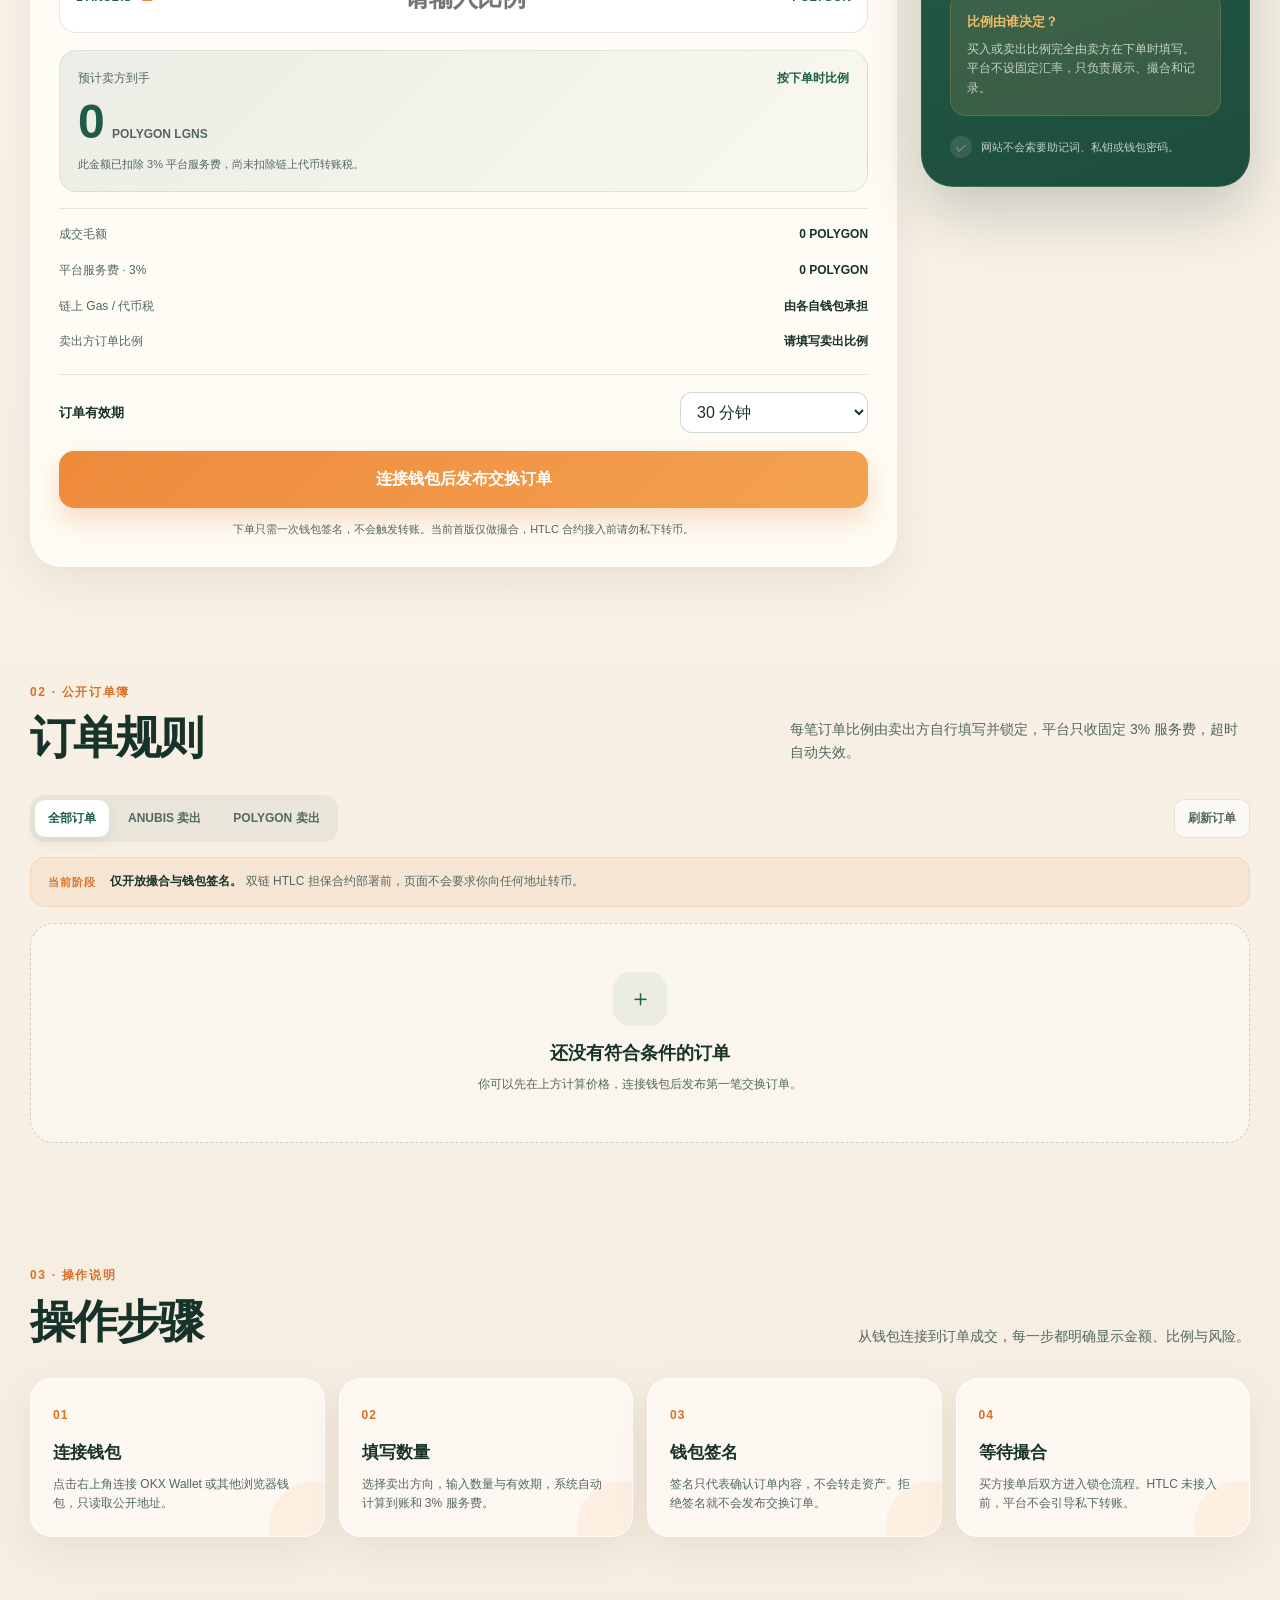
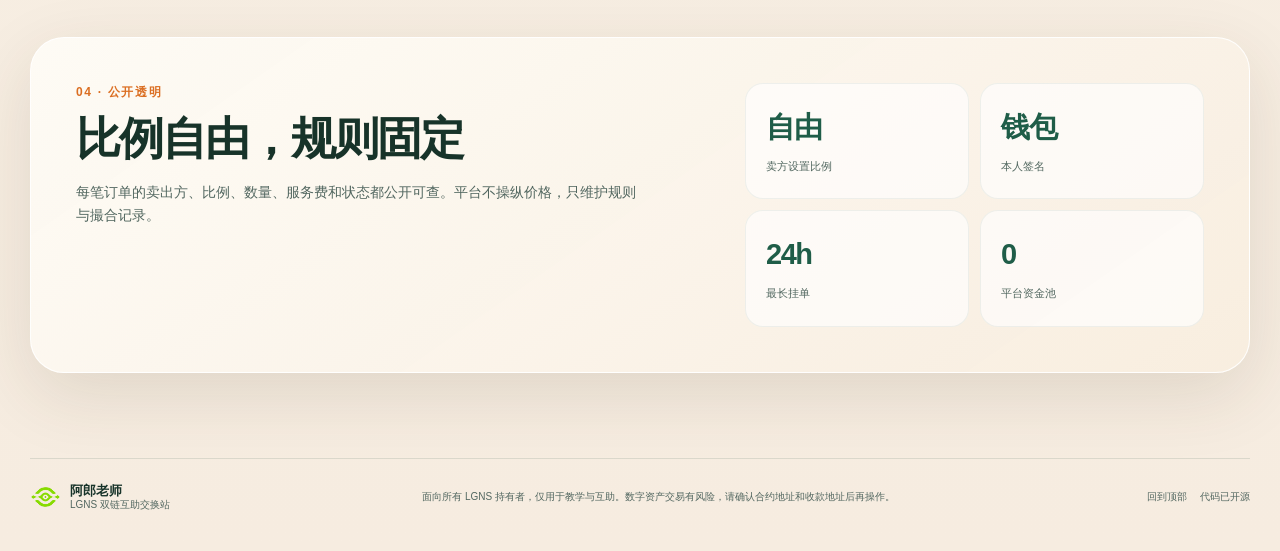
==== commit 2b5cd843: "Add files via upload" ====
--- a/index.html
+++ b/index.html
@@ -1,274 +1,274 @@
-<!doctype html>
-<html lang="zh-CN">
-<head>
-  <meta charset="utf-8">
-  <meta name="viewport" content="width=device-width, initial-scale=1">
-  <meta name="theme-color" content="#f7f0e4">
-  <title>阿郎老师 · LGNS 双链互助交换站</title>
-  <meta name="description" content="阿郎老师的 LGNS 双链 P2P 互助交换站，支持 ANUBIS 与 Polygon 之间公开订单撮合、钱包签名与透明费率展示。">
-  <link rel="icon" href="./assets/logo.png">
-  <link rel="stylesheet" href="./styles.css?v=20261024-2">
-</head>
-<body>
-  <div class="page-glow page-glow-a"></div>
-  <div class="page-glow page-glow-b"></div>
-
-  <header class="site-header" id="top">
-    <a class="brand" href="#top" aria-label="返回顶部">
-      <span class="brand-logo-wrap"><img src="./assets/logo.png" alt="阿郎老师品牌标志" class="brand-logo"></span>
-      <span class="brand-copy">
-        <strong>阿郎老师</strong>
-        <small>LGNS 双链互助交换站</small>
-      </span>
-    </a>
-    <nav class="main-nav" aria-label="主导航">
-      <a href="#exchange">开始交换</a>
-      <a href="#orders">公开订单</a>
-      <a href="#guide">操作说明</a>
-      <a href="#transparency">公开透明</a>
-    </nav>
-    <button class="wallet-button" id="walletButton" type="button">
-      <span class="wallet-dot"></span>
-      <span id="walletButtonText">连接钱包</span>
-    </button>
-  </header>
-
-  <main>
-    <section class="hero section-shell">
-      <div class="hero-copy reveal">
-        <div class="eyebrow"><span>LGNS 持有者</span><i></i><span>不垫资</span><i></i><span>公开透明</span></div>
-        <h1><span class="hero-name">阿郎老师</span><small>LGNS 双链<br>互助交换站</small></h1>
-        <p class="hero-lead">面向所有 LGNS 持有者。ANUBIS 与 Polygon 之间公开挂单、钱包签名、链上确认；平台不做资金池，不替任何人垫资。</p>
-        <a class="open-source-note" href="https://github.com/dixonwei/alang-lgns-p2p" target="_blank" rel="noopener noreferrer">
-          <span class="open-source-icon">⌘</span>
-          <span><strong>代码已开源</strong><small>所有 LGNS 持有者都可以查看 GitHub 源码</small></span>
-          <b>↗</b>
-        </a>
-        <div class="hero-actions">
-          <a class="button button-primary" href="#exchange">立即计算兑换</a>
-          <a class="button button-ghost" href="#orders">查看公开订单</a>
-        </div>
-        <div class="hero-facts" aria-label="平台核心规则">
-          <div class="fact"><strong id="heroRate">卖方定价</strong><span>平台只负责撮合</span></div>
-          <div class="fact"><strong id="heroFee">3%</strong><span>平台服务费固定</span></div>
-          <div class="fact"><strong>24h</strong><span>订单最长有效期</span></div>
-        </div>
-      </div>
-
-    </section>
-
-    <section class="section-shell exchange-section" id="exchange">
-      <div class="section-heading reveal">
-        <div>
-          <span class="section-kicker">01 · 开始交换</span>
-          <h2>先把每一笔费用算清楚</h2>
-        </div>
-        <p>卖出数量与兑换比例都由你填写，系统即时计算到账、3% 平台服务费和链上成本。</p>
-      </div>
-
-      <div class="exchange-layout">
-        <article class="swap-card reveal">
-          <div class="swap-card-head">
-            <div>
-              <span class="card-label">我要卖出</span>
-              <h3>发布 LGNS 交换订单</h3>
-            </div>
-            <span class="status-chip status-safe">钱包签名</span>
-          </div>
-
-          <div class="direction-switch" role="group" aria-label="选择兑换方向">
-            <button type="button" class="direction-button active" data-side="anubisToPolygon">
-              <span class="chain-dot chain-anubis-dot"></span>
-              ANUBIS LGNS
-              <b>→</b>
-              POLYGON LGNS
-            </button>
-            <button type="button" class="direction-button" data-side="polygonToAnubis">
-              <span class="chain-dot chain-polygon-dot"></span>
-              POLYGON LGNS
-              <b>→</b>
-              ANUBIS LGNS
-            </button>
-          </div>
-
-          <div class="field-block">
-            <div class="field-label-row">
-              <label for="amountInput">卖出数量</label>
-              <span id="amountRange">单笔 10–10000 LGNS</span>
-            </div>
-            <div class="amount-input-wrap">
-              <input id="amountInput" type="number" min="10" max="10000" step="0.000001" inputmode="decimal" placeholder="输入数量" value="100">
-              <span id="sourceSymbol">ANUBIS LGNS</span>
-            </div>
-            <div class="range-notice"><strong>数量范围</strong><span>单笔 10–10000 LGNS</span></div>
-          </div>
-
-          <div class="field-block ratio-field-block">
-            <div class="field-label-row">
-              <label for="sellerRatioInput">设置兑换比例</label>
-              <span>平台不设定比例</span>
-            </div>
-            <div class="ratio-input-wrap">
-              <span id="ratioSourceText">1 ANUBIS</span>
-              <b>=</b>
-              <input id="sellerRatioInput" type="number" min="0.000001" max="10000" step="0.000001" inputmode="decimal" placeholder="请输入比例" aria-label="卖出方设置的兑换比例">
-              <span id="ratioSuffix">POLYGON</span>
-            </div>
-          </div>
-
-          <div class="receive-preview">
-            <div class="receive-preview-top">
-              <span>预计卖方到手</span>
-              <span class="estimate-badge">按下单时比例</span>
-            </div>
-            <div class="receive-amount"><strong id="receiveAmount">58.200000</strong><span id="targetSymbol">POLYGON LGNS</span></div>
-            <p>此金额已扣除 3% 平台服务费，尚未扣除链上代币转账税。</p>
-          </div>
-
-          <div class="quote-details">
-            <div><span>成交毛额</span><strong id="grossAmount">60.000000 POLYGON</strong></div>
-            <div><span>平台服务费 · 3%</span><strong id="feeAmount">1.800000 POLYGON</strong></div>
-            <div><span>链上 Gas / 代币税</span><strong>由各自钱包承担</strong></div>
-            <div><span>卖出方订单比例</span><strong id="quoteRate">1 ANUBIS = 0.600000 POLYGON</strong></div>
-          </div>
-
-          <div class="expiry-row">
-            <label for="expirySelect">订单有效期</label>
-            <select id="expirySelect">
-              <option value="30">30 分钟</option>
-              <option value="60">1 小时</option>
-              <option value="180">3 小时</option>
-              <option value="360">6 小时</option>
-              <option value="720">12 小时</option>
-              <option value="1440">24 小时（最长）</option>
-            </select>
-          </div>
-
-          <button class="button button-primary button-full" id="createOrderButton" type="button">连接钱包后发布交换订单</button>
-          <p class="form-hint">下单只需一次钱包签名，不会触发转账。当前首版仅做撮合，HTLC 合约接入前请勿私下转币。</p>
-        </article>
-
-        <aside class="cost-panel reveal delay-1">
-          <span class="section-kicker">费用边界</span>
-          <h3>平台只收 3% 服务费</h3>
-          <div class="cost-list">
-            <div class="cost-item">
-              <span class="cost-icon">03</span>
-              <div><strong>平台服务费</strong><p>按成交毛额计算，卖方承担；成功结算才收取。</p></div>
-            </div>
-            <div class="cost-item">
-              <span class="cost-icon">GAS</span>
-              <div><strong>链上 Gas</strong><p>谁发起交易谁承担。平台不垫付，也不报销失败交易。</p></div>
-            </div>
-            <div class="cost-item">
-              <span class="cost-icon">TAX</span>
-              <div><strong>代币合约税</strong><p>由 LGNS 合约自动扣除，以链上实际到账为准。</p></div>
-            </div>
-          </div>
-          <div class="rule-callout">
-            <b>比例由谁决定？</b>
-            <p>买入或卖出比例完全由卖方在下单时填写。平台不设固定汇率，只负责展示、撮合和记录。</p>
-          </div>
-          <div class="mini-security">
-            <span>✓</span>
-            <p>网站不会索要助记词、私钥或钱包密码。</p>
-          </div>
-        </aside>
-      </div>
-    </section>
-
-    <section class="section-shell orders-section" id="orders">
-      <div class="section-heading reveal">
-        <div>
-          <span class="section-kicker">02 · 公开订单簿</span>
-          <h2>订单规则</h2>
-        </div>
-        <p>每笔订单比例由卖出方自行填写并锁定，平台只收固定 3% 服务费，超时自动失效。</p>
-      </div>
-
-      <div class="order-toolbar reveal">
-        <div class="filter-tabs" role="group" aria-label="筛选订单">
-          <button type="button" class="filter-tab active" data-filter="all">全部订单</button>
-          <button type="button" class="filter-tab" data-filter="anubisToPolygon">ANUBIS 卖出</button>
-          <button type="button" class="filter-tab" data-filter="polygonToAnubis">POLYGON 卖出</button>
-        </div>
-        <button type="button" class="refresh-button" id="refreshOrders">刷新订单</button>
-      </div>
-
-      <div class="prototype-banner reveal">
-        <span>当前阶段</span>
-        <p><strong>仅开放撮合与钱包签名。</strong> 双链 HTLC 担保合约部署前，页面不会要求你向任何地址转币。</p>
-      </div>
-
-      <div class="order-list" id="orderList" aria-live="polite"></div>
-    </section>
-
-    <section class="section-shell guide-section" id="guide">
-      <div class="section-heading reveal">
-        <div>
-          <span class="section-kicker">03 · 操作说明</span>
-          <h2>操作步骤</h2>
-        </div>
-        <p>从钱包连接到订单成交，每一步都明确显示金额、比例与风险。</p>
-      </div>
-      <div class="steps-grid">
-        <article class="step-card reveal"><span class="step-no">01</span><h3>连接钱包</h3><p>点击右上角连接 OKX Wallet 或其他浏览器钱包，只读取公开地址。</p></article>
-        <article class="step-card reveal delay-1"><span class="step-no">02</span><h3>填写数量</h3><p>选择卖出方向，输入数量与有效期，系统自动计算到账和 3% 服务费。</p></article>
-        <article class="step-card reveal delay-2"><span class="step-no">03</span><h3>钱包签名</h3><p>签名只代表确认订单内容，不会转走资产。拒绝签名就不会发布交换订单。</p></article>
-        <article class="step-card reveal delay-3"><span class="step-no">04</span><h3>等待撮合</h3><p>买方接单后双方进入锁仓流程。HTLC 未接入前，平台不会引导私下转账。</p></article>
-      </div>
-    </section>
-
-    <section class="section-shell transparency-section" id="transparency">
-      <div class="transparency-card reveal">
-        <div class="transparency-copy">
-          <span class="section-kicker">04 · 公开透明</span>
-          <h2>比例自由，规则固定</h2>
-          <p>每笔订单的卖出方、比例、数量、服务费和状态都公开可查。平台不操纵价格，只维护规则与撮合记录。</p>
-          <a class="text-link" href="./admin.html">管理员入口 <span>→</span></a>
-        </div>
-        <div class="transparency-grid">
-          <div><strong>自由</strong><span>卖方设置比例</span></div>
-          <div><strong>钱包</strong><span>本人签名</span></div>
-          <div><strong>24h</strong><span>最长挂单</span></div>
-          <div><strong>0</strong><span>平台资金池</span></div>
-        </div>
-      </div>
-    </section>
-  </main>
-
-  <footer class="site-footer section-shell">
-    <div class="footer-brand"><img src="./assets/logo.png" alt=""><div><strong>阿郎老师</strong><span>LGNS 双链互助交换站</span></div></div>
-    <p>面向所有 LGNS 持有者，仅用于教学与互助。数字资产交易有风险，请确认合约地址和收款地址后再操作。</p>
-    <div class="footer-links"><a href="#top">回到顶部</a><a href="https://github.com/dixonwei/alang-lgns-p2p" target="_blank" rel="noopener noreferrer">代码已开源</a><a href="./admin.html">管理员入口</a></div>
-  </footer>
-
-  <div class="modal-backdrop" id="orderModal" aria-hidden="true">
-    <div class="modal-card" role="dialog" aria-modal="true" aria-labelledby="orderModalTitle">
-      <button class="modal-close" type="button" data-close-modal="orderModal" aria-label="关闭">×</button>
-      <span class="section-kicker">最后确认</span>
-      <h2 id="orderModalTitle">确认发布交换订单</h2>
-      <div class="modal-summary" id="orderModalSummary"></div>
-      <div class="modal-warning"><span>!</span><p>签名只确认订单内容，不会转走 LGNS。当前首版尚未接入 HTLC 锁仓。</p></div>
-      <button class="button button-primary button-full" type="button" id="confirmCreateOrder">钱包签名并发布</button>
-      <button class="button button-quiet button-full" type="button" data-close-modal="orderModal">返回修改</button>
-    </div>
-  </div>
-
-  <div class="modal-backdrop" id="acceptModal" aria-hidden="true">
-    <div class="modal-card" role="dialog" aria-modal="true" aria-labelledby="acceptModalTitle">
-      <button class="modal-close" type="button" data-close-modal="acceptModal" aria-label="关闭">×</button>
-      <span class="section-kicker">接单确认</span>
-      <h2 id="acceptModalTitle">签名确认接单</h2>
-      <div class="modal-summary" id="acceptModalSummary"></div>
-      <div class="modal-warning"><span>!</span><p>接单后会记录你的钱包地址。当前阶段不会触发任何资产转移。</p></div>
-      <button class="button button-primary button-full" type="button" id="confirmAcceptOrder">钱包签名并接单</button>
-      <button class="button button-quiet button-full" type="button" data-close-modal="acceptModal">暂不接单</button>
-    </div>
-  </div>
-
-  <div class="toast" id="toast" role="status" aria-live="polite"></div>
-  <script src="./static-api.js?v=20261024-2"></script>
-  <script src="./app.js?v=20261024-2"></script>
-</body>
+<!doctype html>
+<html lang="zh-CN">
+<head>
+  <meta charset="utf-8">
+  <meta name="viewport" content="width=device-width, initial-scale=1">
+  <meta name="theme-color" content="#f7f0e4">
+  <title>阿郎老师 · LGNS 双链互助交换站</title>
+  <meta name="description" content="阿郎老师的 LGNS 双链 P2P 互助交换站，支持 ANUBIS 与 Polygon 之间公开订单撮合、钱包签名与透明费率展示。">
+  <link rel="icon" href="./assets/logo.png">
+  <link rel="stylesheet" href="./styles.css?v=20261024-3">
+</head>
+<body>
+  <div class="page-glow page-glow-a"></div>
+  <div class="page-glow page-glow-b"></div>
+
+  <header class="site-header" id="top">
+    <a class="brand" href="#top" aria-label="返回顶部">
+      <span class="brand-logo-wrap"><img src="./assets/logo.png" alt="阿郎老师品牌标志" class="brand-logo"></span>
+      <span class="brand-copy">
+        <strong>阿郎老师</strong>
+        <small>LGNS 双链互助交换站</small>
+      </span>
+    </a>
+    <nav class="main-nav" aria-label="主导航">
+      <a href="#exchange">开始交换</a>
+      <a href="#orders">公开订单</a>
+      <a href="#guide">操作说明</a>
+      <a href="#transparency">公开透明</a>
+    </nav>
+    <button class="wallet-button" id="walletButton" type="button">
+      <span class="wallet-dot"></span>
+      <span id="walletButtonText">连接钱包</span>
+    </button>
+  </header>
+
+  <main>
+    <section class="hero section-shell">
+      <div class="hero-copy reveal">
+        <div class="eyebrow"><span>LGNS 持有者</span><i></i><span>不垫资</span><i></i><span>公开透明</span></div>
+        <h1><span class="hero-name">阿郎老师</span><small>LGNS 双链<br>互助交换站</small></h1>
+        <p class="hero-lead">面向所有 LGNS 持有者。ANUBIS 与 Polygon 之间公开挂单、钱包签名、链上确认；平台不做资金池，不替任何人垫资。</p>
+        <a class="open-source-note" href="https://github.com/dixonwei/alang-lgns-p2p" target="_blank" rel="noopener noreferrer">
+          <span class="open-source-icon">⌘</span>
+          <span><strong>代码已开源</strong><small>所有 LGNS 持有者都可以查看 GitHub 源码</small></span>
+          <b>↗</b>
+        </a>
+        <div class="hero-actions">
+          <a class="button button-primary" href="#exchange">立即计算兑换</a>
+          <a class="button button-ghost" href="#orders">查看公开订单</a>
+        </div>
+        <div class="hero-facts" aria-label="平台核心规则">
+          <div class="fact"><strong id="heroRate">卖方定价</strong><span>平台只负责撮合</span></div>
+          <div class="fact"><strong id="heroFee">3%</strong><span>平台服务费固定</span></div>
+          <div class="fact"><strong>24h</strong><span>订单最长有效期</span></div>
+        </div>
+      </div>
+
+    </section>
+
+    <section class="section-shell exchange-section" id="exchange">
+      <div class="section-heading reveal">
+        <div>
+          <span class="section-kicker">01 · 开始交换</span>
+          <h2>先把每一笔费用算清楚</h2>
+        </div>
+        <p>卖出数量与兑换比例都由你填写，系统即时计算到账、3% 平台服务费和链上成本。</p>
+      </div>
+
+      <div class="exchange-layout">
+        <article class="swap-card reveal">
+          <div class="swap-card-head">
+            <div>
+              <span class="card-label">我要卖出</span>
+              <h3>发布 LGNS 交换订单</h3>
+            </div>
+            <span class="status-chip status-safe">钱包签名</span>
+          </div>
+
+          <div class="direction-switch" role="group" aria-label="选择兑换方向">
+            <button type="button" class="direction-button active" data-side="anubisToPolygon">
+              <span class="chain-dot chain-anubis-dot"></span>
+              ANUBIS LGNS
+              <b>→</b>
+              POLYGON LGNS
+            </button>
+            <button type="button" class="direction-button" data-side="polygonToAnubis">
+              <span class="chain-dot chain-polygon-dot"></span>
+              POLYGON LGNS
+              <b>→</b>
+              ANUBIS LGNS
+            </button>
+          </div>
+
+          <div class="field-block">
+            <div class="field-label-row">
+              <label for="amountInput">卖出数量</label>
+              <span id="amountRange">单笔 10–10000 LGNS</span>
+            </div>
+            <div class="amount-input-wrap">
+              <input id="amountInput" type="number" min="10" max="10000" step="0.000001" inputmode="decimal" placeholder="输入数量" value="100">
+              <span id="sourceSymbol">ANUBIS LGNS</span>
+            </div>
+            <div class="range-notice"><strong>数量范围</strong><span>单笔 10–10000 LGNS</span></div>
+          </div>
+
+          <div class="field-block ratio-field-block">
+            <div class="field-label-row">
+              <label for="sellerRatioInput">设置兑换比例</label>
+              <span>平台不设定比例</span>
+            </div>
+            <div class="ratio-input-wrap">
+              <span id="ratioSourceText">1 ANUBIS</span>
+              <b>=</b>
+              <input id="sellerRatioInput" type="number" autocomplete="off" min="0.000001" max="10000" step="0.000001" inputmode="decimal" placeholder="请输入比例" aria-label="卖出方设置的兑换比例">
+              <span id="ratioSuffix">POLYGON</span>
+            </div>
+          </div>
+
+          <div class="receive-preview">
+            <div class="receive-preview-top">
+              <span>预计卖方到手</span>
+              <span class="estimate-badge">按下单时比例</span>
+            </div>
+            <div class="receive-amount"><strong id="receiveAmount">58.200000</strong><span id="targetSymbol">POLYGON LGNS</span></div>
+            <p>此金额已扣除 3% 平台服务费，尚未扣除链上代币转账税。</p>
+          </div>
+
+          <div class="quote-details">
+            <div><span>成交毛额</span><strong id="grossAmount">60.000000 POLYGON</strong></div>
+            <div><span>平台服务费 · 3%</span><strong id="feeAmount">1.800000 POLYGON</strong></div>
+            <div><span>链上 Gas / 代币税</span><strong>由各自钱包承担</strong></div>
+            <div><span>卖出方订单比例</span><strong id="quoteRate">1 ANUBIS = 0.600000 POLYGON</strong></div>
+          </div>
+
+          <div class="expiry-row">
+            <label for="expirySelect">订单有效期</label>
+            <select id="expirySelect">
+              <option value="30">30 分钟</option>
+              <option value="60">1 小时</option>
+              <option value="180">3 小时</option>
+              <option value="360">6 小时</option>
+              <option value="720">12 小时</option>
+              <option value="1440">24 小时（最长）</option>
+            </select>
+          </div>
+
+          <button class="button button-primary button-full" id="createOrderButton" type="button">连接钱包后发布交换订单</button>
+          <p class="form-hint">下单只需一次钱包签名，不会触发转账。当前首版仅做撮合，HTLC 合约接入前请勿私下转币。</p>
+        </article>
+
+        <aside class="cost-panel reveal delay-1">
+          <span class="section-kicker">费用边界</span>
+          <h3>平台只收 3% 服务费</h3>
+          <div class="cost-list">
+            <div class="cost-item">
+              <span class="cost-icon">03</span>
+              <div><strong>平台服务费</strong><p>按成交毛额计算，卖方承担；成功结算才收取。</p></div>
+            </div>
+            <div class="cost-item">
+              <span class="cost-icon">GAS</span>
+              <div><strong>链上 Gas</strong><p>谁发起交易谁承担。平台不垫付，也不报销失败交易。</p></div>
+            </div>
+            <div class="cost-item">
+              <span class="cost-icon">TAX</span>
+              <div><strong>代币合约税</strong><p>由 LGNS 合约自动扣除，以链上实际到账为准。</p></div>
+            </div>
+          </div>
+          <div class="rule-callout">
+            <b>比例由谁决定？</b>
+            <p>买入或卖出比例完全由卖方在下单时填写。平台不设固定汇率，只负责展示、撮合和记录。</p>
+          </div>
+          <div class="mini-security">
+            <span>✓</span>
+            <p>网站不会索要助记词、私钥或钱包密码。</p>
+          </div>
+        </aside>
+      </div>
+    </section>
+
+    <section class="section-shell orders-section" id="orders">
+      <div class="section-heading reveal">
+        <div>
+          <span class="section-kicker">02 · 公开订单簿</span>
+          <h2>订单规则</h2>
+        </div>
+        <p>每笔订单比例由卖出方自行填写并锁定，平台只收固定 3% 服务费，超时自动失效。</p>
+      </div>
+
+      <div class="order-toolbar reveal">
+        <div class="filter-tabs" role="group" aria-label="筛选订单">
+          <button type="button" class="filter-tab active" data-filter="all">全部订单</button>
+          <button type="button" class="filter-tab" data-filter="anubisToPolygon">ANUBIS 卖出</button>
+          <button type="button" class="filter-tab" data-filter="polygonToAnubis">POLYGON 卖出</button>
+        </div>
+        <button type="button" class="refresh-button" id="refreshOrders">刷新订单</button>
+      </div>
+
+      <div class="prototype-banner reveal">
+        <span>当前阶段</span>
+        <p><strong>仅开放撮合与钱包签名。</strong> 双链 HTLC 担保合约部署前，页面不会要求你向任何地址转币。</p>
+      </div>
+
+      <div class="order-list" id="orderList" aria-live="polite"></div>
+    </section>
+
+    <section class="section-shell guide-section" id="guide">
+      <div class="section-heading reveal">
+        <div>
+          <span class="section-kicker">03 · 操作说明</span>
+          <h2>操作步骤</h2>
+        </div>
+        <p>从钱包连接到订单成交，每一步都明确显示金额、比例与风险。</p>
+      </div>
+      <div class="steps-grid">
+        <article class="step-card reveal"><span class="step-no">01</span><h3>连接钱包</h3><p>点击右上角连接 OKX Wallet 或其他浏览器钱包，只读取公开地址。</p></article>
+        <article class="step-card reveal delay-1"><span class="step-no">02</span><h3>填写数量</h3><p>选择卖出方向，输入数量与有效期，系统自动计算到账和 3% 服务费。</p></article>
+        <article class="step-card reveal delay-2"><span class="step-no">03</span><h3>钱包签名</h3><p>签名只代表确认订单内容，不会转走资产。拒绝签名就不会发布交换订单。</p></article>
+        <article class="step-card reveal delay-3"><span class="step-no">04</span><h3>等待撮合</h3><p>买方接单后双方进入锁仓流程。HTLC 未接入前，平台不会引导私下转账。</p></article>
+      </div>
+    </section>
+
+    <section class="section-shell transparency-section" id="transparency">
+      <div class="transparency-card reveal">
+        <div class="transparency-copy">
+          <span class="section-kicker">04 · 公开透明</span>
+          <h2>比例自由，规则固定</h2>
+          <p>每笔订单的卖出方、比例、数量、服务费和状态都公开可查。平台不操纵价格，只维护规则与撮合记录。</p>
+          <a class="text-link" href="./admin.html">管理员入口 <span>→</span></a>
+        </div>
+        <div class="transparency-grid">
+          <div><strong>自由</strong><span>卖方设置比例</span></div>
+          <div><strong>钱包</strong><span>本人签名</span></div>
+          <div><strong>24h</strong><span>最长挂单</span></div>
+          <div><strong>0</strong><span>平台资金池</span></div>
+        </div>
+      </div>
+    </section>
+  </main>
+
+  <footer class="site-footer section-shell">
+    <div class="footer-brand"><img src="./assets/logo.png" alt=""><div><strong>阿郎老师</strong><span>LGNS 双链互助交换站</span></div></div>
+    <p>面向所有 LGNS 持有者，仅用于教学与互助。数字资产交易有风险，请确认合约地址和收款地址后再操作。</p>
+    <div class="footer-links"><a href="#top">回到顶部</a><a href="https://github.com/dixonwei/alang-lgns-p2p" target="_blank" rel="noopener noreferrer">代码已开源</a><a href="./admin.html">管理员入口</a></div>
+  </footer>
+
+  <div class="modal-backdrop" id="orderModal" aria-hidden="true">
+    <div class="modal-card" role="dialog" aria-modal="true" aria-labelledby="orderModalTitle">
+      <button class="modal-close" type="button" data-close-modal="orderModal" aria-label="关闭">×</button>
+      <span class="section-kicker">最后确认</span>
+      <h2 id="orderModalTitle">确认发布交换订单</h2>
+      <div class="modal-summary" id="orderModalSummary"></div>
+      <div class="modal-warning"><span>!</span><p>签名只确认订单内容，不会转走 LGNS。当前首版尚未接入 HTLC 锁仓。</p></div>
+      <button class="button button-primary button-full" type="button" id="confirmCreateOrder">钱包签名并发布</button>
+      <button class="button button-quiet button-full" type="button" data-close-modal="orderModal">返回修改</button>
+    </div>
+  </div>
+
+  <div class="modal-backdrop" id="acceptModal" aria-hidden="true">
+    <div class="modal-card" role="dialog" aria-modal="true" aria-labelledby="acceptModalTitle">
+      <button class="modal-close" type="button" data-close-modal="acceptModal" aria-label="关闭">×</button>
+      <span class="section-kicker">接单确认</span>
+      <h2 id="acceptModalTitle">签名确认接单</h2>
+      <div class="modal-summary" id="acceptModalSummary"></div>
+      <div class="modal-warning"><span>!</span><p>接单后会记录你的钱包地址。当前阶段不会触发任何资产转移。</p></div>
+      <button class="button button-primary button-full" type="button" id="confirmAcceptOrder">钱包签名并接单</button>
+      <button class="button button-quiet button-full" type="button" data-close-modal="acceptModal">暂不接单</button>
+    </div>
+  </div>
+
+  <div class="toast" id="toast" role="status" aria-live="polite"></div>
+  <script src="./static-api.js?v=20261024-3"></script>
+  <script src="./app.js?v=20261024-3"></script>
+</body>
 </html>
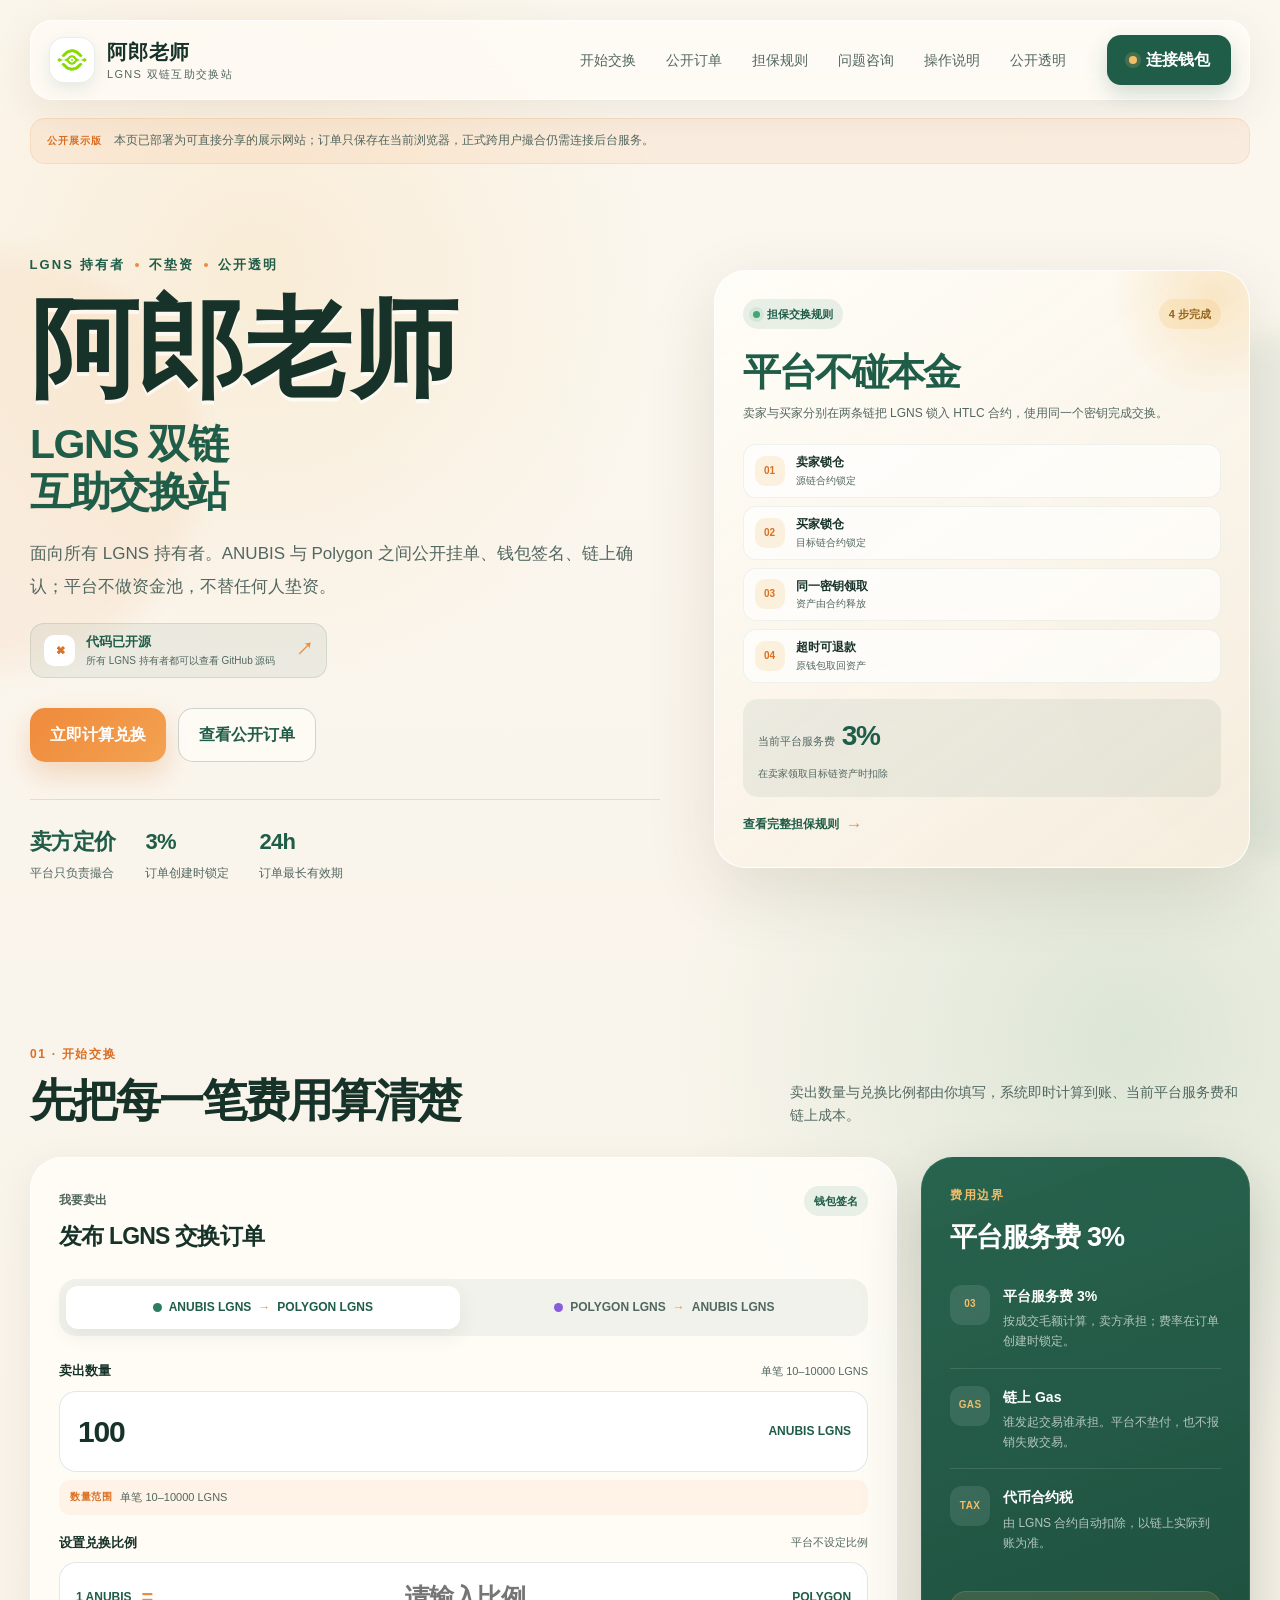
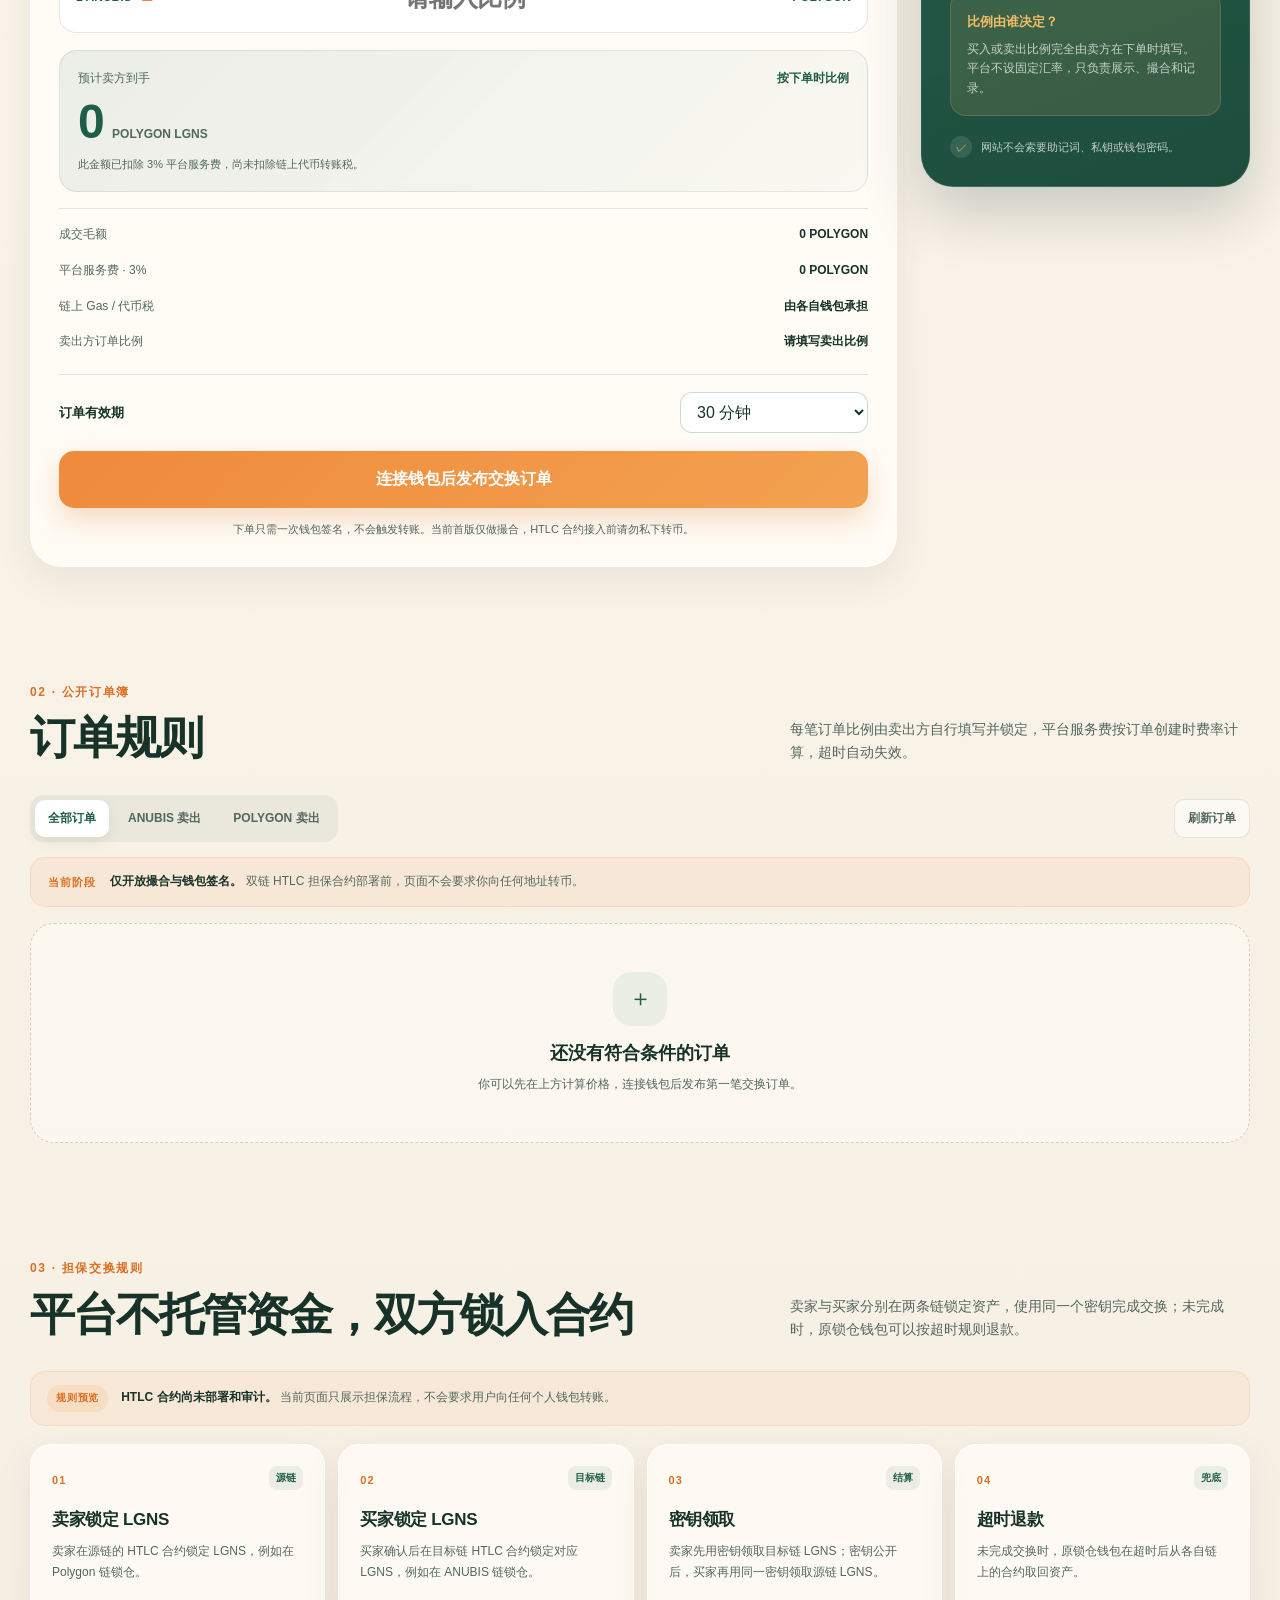
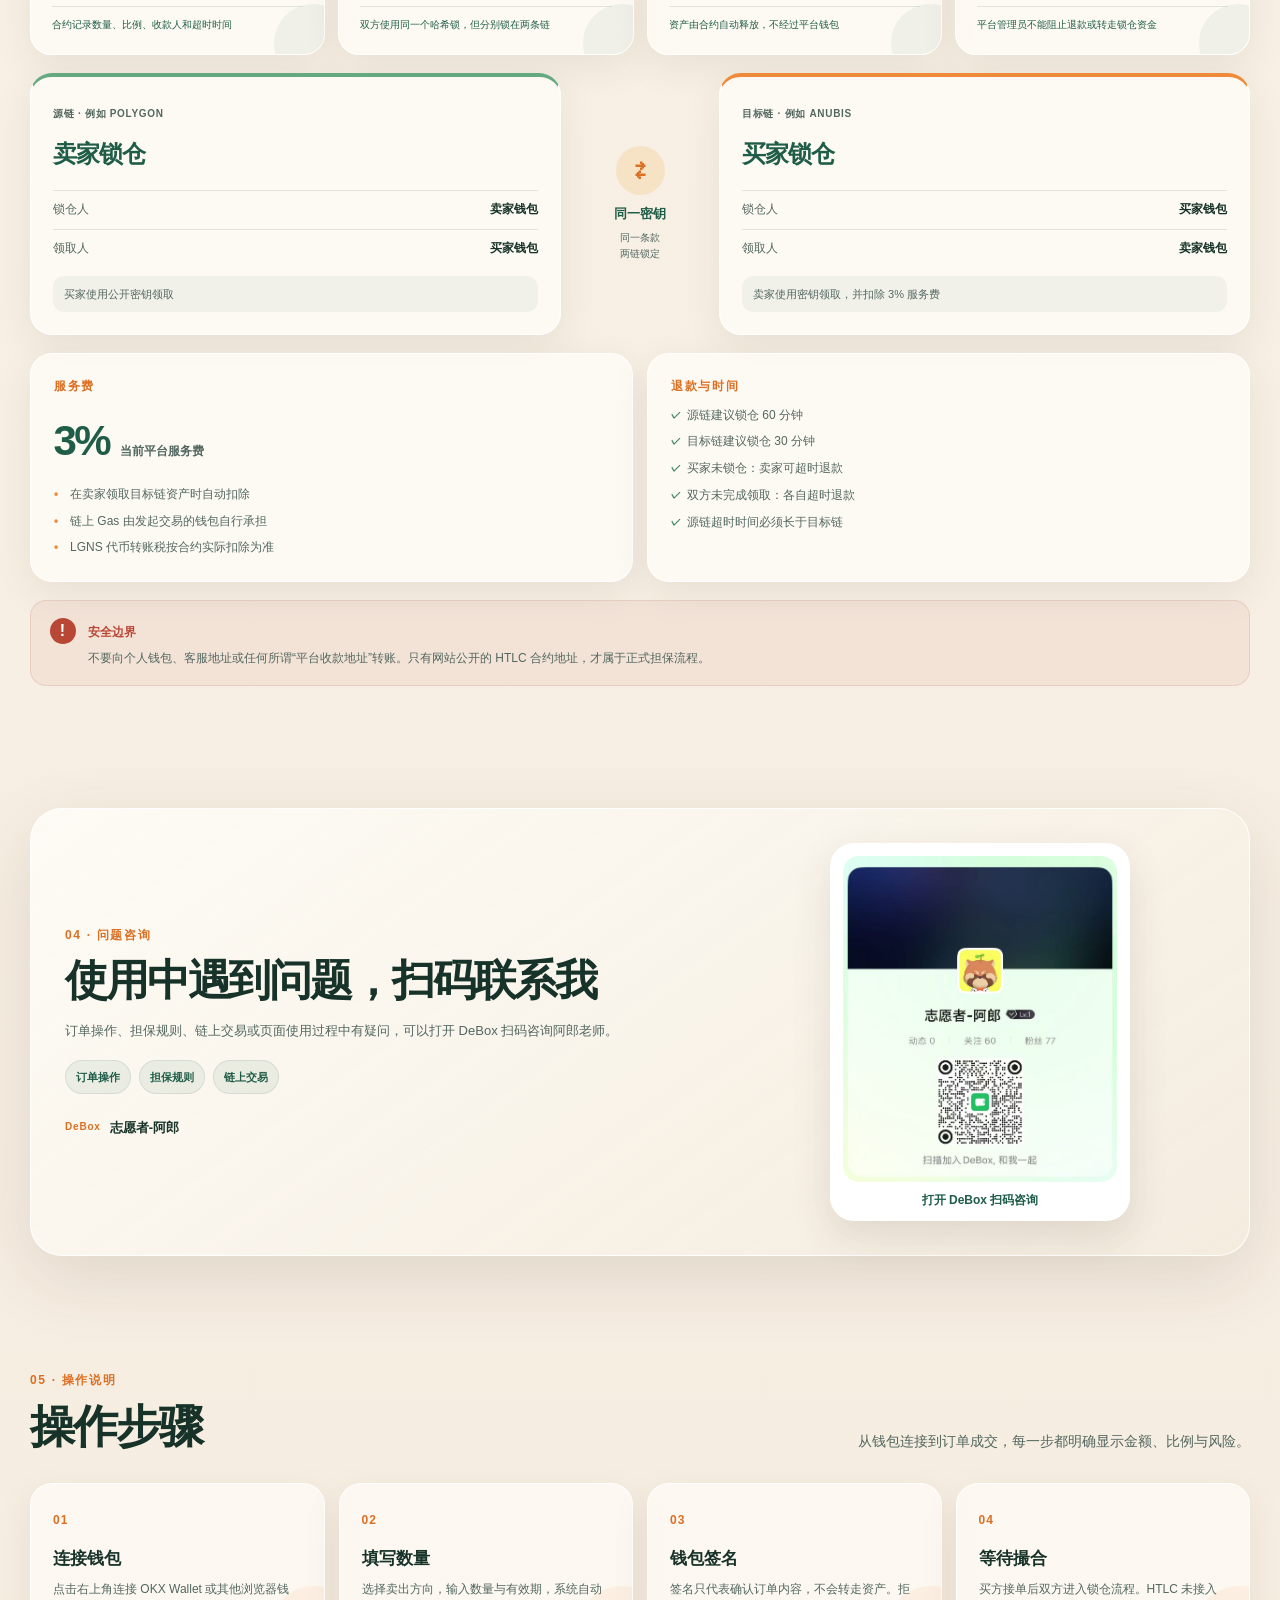
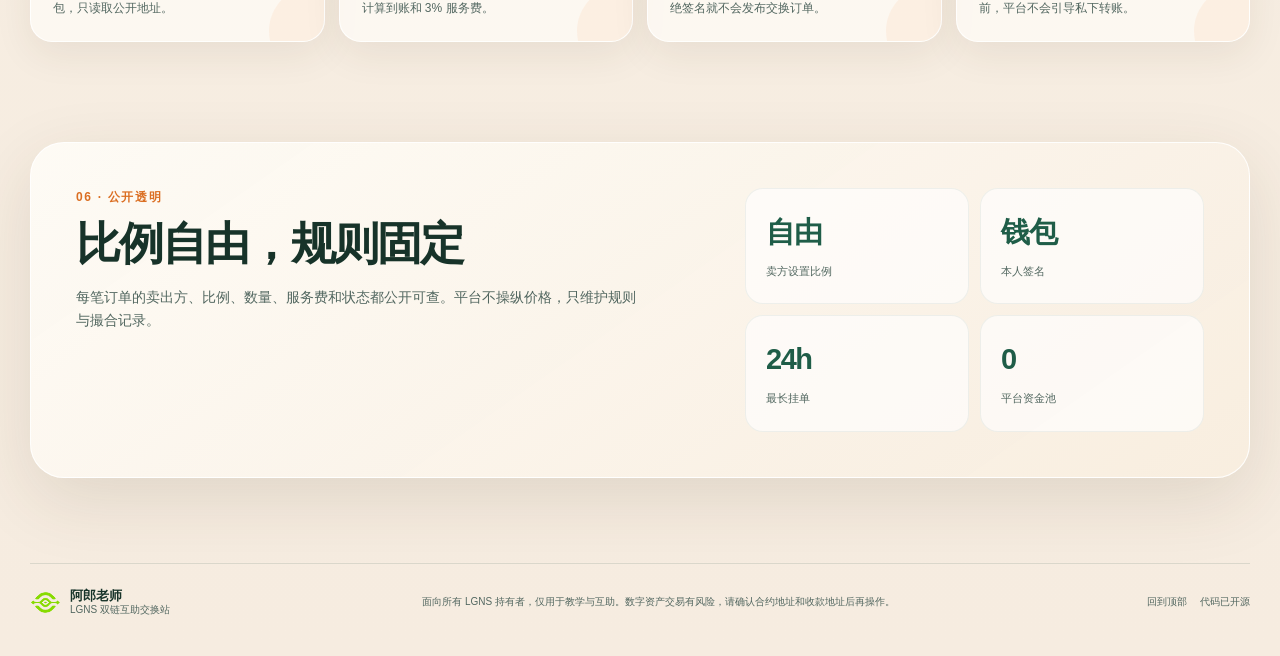
==== commit 39c396eb: "Add files via upload" ====
--- a/index.html
+++ b/index.html
@@ -7,7 +7,7 @@
   <title>阿郎老师 · LGNS 双链互助交换站</title>
   <meta name="description" content="阿郎老师的 LGNS 双链 P2P 互助交换站，支持 ANUBIS 与 Polygon 之间公开订单撮合、钱包签名与透明费率展示。">
   <link rel="icon" href="./assets/logo.png">
-  <link rel="stylesheet" href="./styles.css?v=20261024-3">
+  <link rel="stylesheet" href="./styles.css?v=20261025-3">
 </head>
 <body>
   <div class="page-glow page-glow-a"></div>
@@ -23,7 +23,9 @@
     </a>
     <nav class="main-nav" aria-label="主导航">
       <a href="#exchange">开始交换</a>
-      <a href="#orders">公开订单</a>
+      <a href="#orders">公开订单</a>
+      <a href="#escrow">担保规则</a>
+      <a href="#consult">问题咨询</a>
       <a href="#guide">操作说明</a>
       <a href="#transparency">公开透明</a>
     </nav>
@@ -50,11 +52,31 @@
         </div>
         <div class="hero-facts" aria-label="平台核心规则">
           <div class="fact"><strong id="heroRate">卖方定价</strong><span>平台只负责撮合</span></div>
-          <div class="fact"><strong id="heroFee">3%</strong><span>平台服务费固定</span></div>
+          <div class="fact"><strong id="heroFee">3%</strong><span id="heroFeeLabel">订单创建时锁定</span></div>
           <div class="fact"><strong>24h</strong><span>订单最长有效期</span></div>
         </div>
       </div>
 
+      <aside class="hero-rule-card reveal delay-1">
+        <div class="hero-rule-head">
+          <span class="hero-rule-pill"><i></i> 担保交换规则</span>
+          <span class="hero-rule-badge">4 步完成</span>
+        </div>
+        <h2>平台不碰本金</h2>
+        <p>卖家与买家分别在两条链把 LGNS 锁入 HTLC 合约，使用同一个密钥完成交换。</p>
+        <div class="hero-rule-steps">
+          <div><b>01</b><span><strong>卖家锁仓</strong><small>源链合约锁定</small></span></div>
+          <div><b>02</b><span><strong>买家锁仓</strong><small>目标链合约锁定</small></span></div>
+          <div><b>03</b><span><strong>同一密钥领取</strong><small>资产由合约释放</small></span></div>
+          <div><b>04</b><span><strong>超时可退款</strong><small>原钱包取回资产</small></span></div>
+        </div>
+        <div class="hero-rule-fee">
+          <span>当前平台服务费</span>
+          <strong id="heroFeeRule">3%</strong>
+          <small>在卖家领取目标链资产时扣除</small>
+        </div>
+        <a class="hero-rule-link" href="#escrow">查看完整担保规则 <span>→</span></a>
+      </aside>
     </section>
 
     <section class="section-shell exchange-section" id="exchange">
@@ -63,7 +85,7 @@
           <span class="section-kicker">01 · 开始交换</span>
           <h2>先把每一笔费用算清楚</h2>
         </div>
-        <p>卖出数量与兑换比例都由你填写，系统即时计算到账、3% 平台服务费和链上成本。</p>
+        <p>卖出数量与兑换比例都由你填写，系统即时计算到账、当前平台服务费和链上成本。</p>
       </div>
 
       <div class="exchange-layout">
@@ -127,7 +149,7 @@
 
           <div class="quote-details">
             <div><span>成交毛额</span><strong id="grossAmount">60.000000 POLYGON</strong></div>
-            <div><span>平台服务费 · 3%</span><strong id="feeAmount">1.800000 POLYGON</strong></div>
+            <div><span id="quoteFeeLabel">平台服务费 · 3%</span><strong id="feeAmount">1.800000 POLYGON</strong></div>
             <div><span>链上 Gas / 代币税</span><strong>由各自钱包承担</strong></div>
             <div><span>卖出方订单比例</span><strong id="quoteRate">1 ANUBIS = 0.600000 POLYGON</strong></div>
           </div>
@@ -150,11 +172,11 @@
 
         <aside class="cost-panel reveal delay-1">
           <span class="section-kicker">费用边界</span>
-          <h3>平台只收 3% 服务费</h3>
+          <h3 id="feePanelTitle">平台服务费 3%</h3>
           <div class="cost-list">
             <div class="cost-item">
               <span class="cost-icon">03</span>
-              <div><strong>平台服务费</strong><p>按成交毛额计算，卖方承担；成功结算才收取。</p></div>
+              <div><strong id="feePanelLabel">平台服务费 3%</strong><p id="feePanelDesc">按成交毛额计算，卖方承担；费率在订单创建时锁定。</p></div>
             </div>
             <div class="cost-item">
               <span class="cost-icon">GAS</span>
@@ -183,7 +205,7 @@
           <span class="section-kicker">02 · 公开订单簿</span>
           <h2>订单规则</h2>
         </div>
-        <p>每笔订单比例由卖出方自行填写并锁定，平台只收固定 3% 服务费，超时自动失效。</p>
+        <p>每笔订单比例由卖出方自行填写并锁定，平台服务费按订单创建时费率计算，超时自动失效。</p>
       </div>
 
       <div class="order-toolbar reveal">
@@ -203,10 +225,128 @@
       <div class="order-list" id="orderList" aria-live="polite"></div>
     </section>
 
+    <section class="section-shell escrow-section" id="escrow">
+      <div class="section-heading reveal">
+        <div>
+          <span class="section-kicker">03 · 担保交换规则</span>
+          <h2>平台不托管资金，双方锁入合约</h2>
+        </div>
+        <p>卖家与买家分别在两条链锁定资产，使用同一个密钥完成交换；未完成时，原锁仓钱包可以按超时规则退款。</p>
+      </div>
+
+      <div class="escrow-preview-note reveal">
+        <span class="escrow-preview-pill">规则预览</span>
+        <p><strong>HTLC 合约尚未部署和审计。</strong> 当前页面只展示担保流程，不会要求用户向任何个人钱包转账。</p>
+      </div>
+
+      <div class="escrow-flow">
+        <article class="escrow-step reveal">
+          <span class="escrow-step-no">01</span>
+          <span class="escrow-step-tag">源链</span>
+          <h3>卖家锁定 LGNS</h3>
+          <p>卖家在源链的 HTLC 合约锁定 LGNS，例如在 Polygon 链锁仓。</p>
+          <small>合约记录数量、比例、收款人和超时时间</small>
+        </article>
+        <article class="escrow-step reveal delay-1">
+          <span class="escrow-step-no">02</span>
+          <span class="escrow-step-tag">目标链</span>
+          <h3>买家锁定 LGNS</h3>
+          <p>买家确认后在目标链 HTLC 合约锁定对应 LGNS，例如在 ANUBIS 链锁仓。</p>
+          <small>双方使用同一个哈希锁，但分别锁在两条链</small>
+        </article>
+        <article class="escrow-step reveal delay-2">
+          <span class="escrow-step-no">03</span>
+          <span class="escrow-step-tag">结算</span>
+          <h3>密钥领取</h3>
+          <p>卖家先用密钥领取目标链 LGNS；密钥公开后，买家再用同一密钥领取源链 LGNS。</p>
+          <small>资产由合约自动释放，不经过平台钱包</small>
+        </article>
+        <article class="escrow-step reveal delay-3">
+          <span class="escrow-step-no">04</span>
+          <span class="escrow-step-tag">兜底</span>
+          <h3>超时退款</h3>
+          <p>未完成交换时，原锁仓钱包在超时后从各自链上的合约取回资产。</p>
+          <small>平台管理员不能阻止退款或转走锁仓资金</small>
+        </article>
+      </div>
+
+      <div class="escrow-visual reveal">
+        <article class="escrow-chain-card escrow-source">
+          <span class="escrow-chain-label">源链 · 例如 POLYGON</span>
+          <h3>卖家锁仓</h3>
+          <div class="escrow-chain-row"><span>锁仓人</span><strong>卖家钱包</strong></div>
+          <div class="escrow-chain-row"><span>领取人</span><strong>买家钱包</strong></div>
+          <div class="escrow-chain-foot">买家使用公开密钥领取</div>
+        </article>
+        <div class="escrow-bridge">
+          <span class="escrow-bridge-icon">⇄</span>
+          <strong>同一密钥</strong>
+          <small>同一条款<br>两链锁定</small>
+        </div>
+        <article class="escrow-chain-card escrow-target">
+          <span class="escrow-chain-label">目标链 · 例如 ANUBIS</span>
+          <h3>买家锁仓</h3>
+          <div class="escrow-chain-row"><span>锁仓人</span><strong>买家钱包</strong></div>
+          <div class="escrow-chain-row"><span>领取人</span><strong>卖家钱包</strong></div>
+          <div class="escrow-chain-foot">卖家使用密钥领取，并扣除 3% 服务费</div>
+        </article>
+      </div>
+
+      <div class="escrow-info-grid reveal">
+        <article class="escrow-info-card">
+          <span class="section-kicker">服务费</span>
+          <div class="escrow-fee-line"><strong id="escrowFeeValue">3%</strong><span>当前平台服务费</span></div>
+          <ul class="escrow-list">
+            <li>在卖家领取目标链资产时自动扣除</li>
+            <li>链上 Gas 由发起交易的钱包自行承担</li>
+            <li>LGNS 代币转账税按合约实际扣除为准</li>
+          </ul>
+        </article>
+        <article class="escrow-info-card">
+          <span class="section-kicker">退款与时间</span>
+          <ul class="escrow-list escrow-list-strong">
+            <li>源链建议锁仓 60 分钟</li>
+            <li>目标链建议锁仓 30 分钟</li>
+            <li>买家未锁仓：卖家可超时退款</li>
+            <li>双方未完成领取：各自超时退款</li>
+            <li>源链超时时间必须长于目标链</li>
+          </ul>
+        </article>
+      </div>
+
+      <div class="escrow-security reveal">
+        <span class="escrow-security-mark">!</span>
+        <div>
+          <strong>安全边界</strong>
+          <p>不要向个人钱包、客服地址或任何所谓“平台收款地址”转账。只有网站公开的 HTLC 合约地址，才属于正式担保流程。</p>
+        </div>
+      </div>
+    </section>
+
+    <section class="section-shell consult-section" id="consult">
+      <div class="consult-card reveal">
+        <div class="consult-copy">
+          <span class="section-kicker">04 · 问题咨询</span>
+          <h2>使用中遇到问题，扫码联系我</h2>
+          <p>订单操作、担保规则、链上交易或页面使用过程中有疑问，可以打开 DeBox 扫码咨询阿郎老师。</p>
+          <div class="consult-points">
+            <span>订单操作</span>
+            <span>担保规则</span>
+            <span>链上交易</span>
+          </div>
+          <div class="consult-account"><span>DeBox</span><strong>志愿者-阿郎</strong></div>
+        </div>
+        <div class="consult-qr-wrap">
+          <img src="./assets/debox-card.png" alt="志愿者-阿郎 DeBox 咨询二维码" loading="lazy">
+          <p>打开 DeBox 扫码咨询</p>
+        </div>
+      </div>
+    </section>
+
     <section class="section-shell guide-section" id="guide">
       <div class="section-heading reveal">
         <div>
-          <span class="section-kicker">03 · 操作说明</span>
+          <span class="section-kicker">05 · 操作说明</span>
           <h2>操作步骤</h2>
         </div>
         <p>从钱包连接到订单成交，每一步都明确显示金额、比例与风险。</p>
@@ -222,7 +362,7 @@
     <section class="section-shell transparency-section" id="transparency">
       <div class="transparency-card reveal">
         <div class="transparency-copy">
-          <span class="section-kicker">04 · 公开透明</span>
+          <span class="section-kicker">06 · 公开透明</span>
           <h2>比例自由，规则固定</h2>
           <p>每笔订单的卖出方、比例、数量、服务费和状态都公开可查。平台不操纵价格，只维护规则与撮合记录。</p>
           <a class="text-link" href="./admin.html">管理员入口 <span>→</span></a>
@@ -268,7 +408,7 @@
   </div>
 
   <div class="toast" id="toast" role="status" aria-live="polite"></div>
-  <script src="./static-api.js?v=20261024-3"></script>
-  <script src="./app.js?v=20261024-3"></script>
+  <script src="./static-api.js?v=20261025-3"></script>
+  <script src="./app.js?v=20261025-3"></script>
 </body>
 </html>
--- a/styles.css
+++ b/styles.css
@@ -1,358 +1,454 @@
-:root {
-  --cream: #f8f1e6;
-  --cream-2: #f3e7d5;
-  --paper: rgba(255, 253, 248, 0.88);
-  --paper-solid: #fffdf8;
-  --ink: #173329;
-  --ink-soft: #526760;
-  --green: #1f5d48;
-  --green-2: #2e7c5f;
-  --green-3: #65a980;
-  --orange: #ef8a3b;
-  --orange-deep: #db6f23;
-  --gold: #f2bd68;
-  --line: rgba(34, 77, 61, 0.13);
-  --line-strong: rgba(34, 77, 61, 0.22);
-  --danger: #b94736;
-  --shadow: 0 22px 70px rgba(67, 48, 24, 0.12);
-  --shadow-soft: 0 12px 38px rgba(67, 48, 24, 0.08);
-  --radius-xl: 32px;
-  --radius-lg: 24px;
-  --radius-md: 18px;
-  --radius-sm: 12px;
-  --max: 1220px;
+:root {
+  --cream: #f8f1e6;
+  --cream-2: #f3e7d5;
+  --paper: rgba(255, 253, 248, 0.88);
+  --paper-solid: #fffdf8;
+  --ink: #173329;
+  --ink-soft: #526760;
+  --green: #1f5d48;
+  --green-2: #2e7c5f;
+  --green-3: #65a980;
+  --orange: #ef8a3b;
+  --orange-deep: #db6f23;
+  --gold: #f2bd68;
+  --line: rgba(34, 77, 61, 0.13);
+  --line-strong: rgba(34, 77, 61, 0.22);
+  --danger: #b94736;
+  --shadow: 0 22px 70px rgba(67, 48, 24, 0.12);
+  --shadow-soft: 0 12px 38px rgba(67, 48, 24, 0.08);
+  --radius-xl: 32px;
+  --radius-lg: 24px;
+  --radius-md: 18px;
+  --radius-sm: 12px;
+  --max: 1220px;
+}
+
+* { box-sizing: border-box; }
+html { scroll-behavior: smooth; }
+body {
+  margin: 0;
+  color: var(--ink);
+  background:
+    radial-gradient(circle at 20% 5%, rgba(242, 189, 104, 0.18), transparent 26rem),
+    radial-gradient(circle at 88% 19%, rgba(101, 169, 128, 0.2), transparent 28rem),
+    linear-gradient(180deg, #fbf7ef 0%, var(--cream) 45%, #f6ece0 100%);
+  font-family: "Microsoft YaHei", "PingFang SC", "Noto Sans SC", sans-serif;
+  line-height: 1.65;
+  min-height: 100vh;
+  overflow-x: hidden;
+}
+body.modal-open { overflow: hidden; }
+a { color: inherit; text-decoration: none; }
+button, input, select { font: inherit; }
+button { cursor: pointer; }
+img { max-width: 100%; }
+::selection { background: rgba(239, 138, 59, 0.28); }
+
+.page-glow { position: fixed; border-radius: 999px; filter: blur(12px); pointer-events: none; z-index: -1; opacity: 0.55; }
+.page-glow-a { width: 420px; height: 420px; left: -220px; top: 28%; background: rgba(239, 138, 59, 0.13); }
+.page-glow-b { width: 520px; height: 520px; right: -280px; bottom: 5%; background: rgba(64, 139, 101, 0.13); }
+
+.section-shell { width: min(var(--max), calc(100% - 48px)); margin-inline: auto; }
+.site-header {
+  width: min(var(--max), calc(100% - 48px));
+  margin: 20px auto 0;
+  padding: 14px 18px;
+  display: flex;
+  align-items: center;
+  gap: 28px;
+  background: rgba(255, 252, 246, 0.78);
+  border: 1px solid rgba(255, 255, 255, 0.78);
+  box-shadow: 0 10px 44px rgba(68, 49, 24, 0.08);
+  backdrop-filter: blur(18px);
+  border-radius: 22px;
+  position: sticky;
+  top: 14px;
+  z-index: 30;
+}
+.brand { display: flex; align-items: center; gap: 12px; min-width: max-content; }
+.brand-logo-wrap {
+  width: 46px; height: 46px; border-radius: 15px; display: grid; place-items: center;
+  background: #fff; border: 1px solid rgba(47, 93, 72, 0.1); box-shadow: 0 6px 16px rgba(31, 93, 72, 0.1);
+}
+.brand-logo { width: 32px; height: 32px; object-fit: contain; }
+.brand-copy { display: flex; flex-direction: column; line-height: 1.2; }
+.brand-copy strong { font-size: 20px; letter-spacing: 0.04em; }
+.brand-copy small { margin-top: 4px; color: var(--ink-soft); font-size: 11px; letter-spacing: 0.12em; }
+.main-nav { display: flex; align-items: center; gap: 4px; margin-left: auto; }
+.main-nav a { padding: 9px 13px; color: var(--ink-soft); border-radius: 12px; font-size: 14px; transition: 0.2s ease; }
+.main-nav a:hover { color: var(--green); background: rgba(31, 93, 72, 0.07); }
+.wallet-button {
+  display: inline-flex; align-items: center; justify-content: center; gap: 9px; min-width: 124px;
+  border: 1px solid rgba(31, 93, 72, 0.18); border-radius: 14px; background: var(--green); color: #fff;
+  padding: 11px 16px; font-weight: 700; box-shadow: 0 9px 22px rgba(31, 93, 72, 0.2); transition: 0.2s ease;
+}
+.wallet-button:hover { transform: translateY(-1px); background: #184c3a; }
+.wallet-button.connected { background: #fff; color: var(--green); box-shadow: none; }
+.wallet-dot { width: 8px; height: 8px; border-radius: 50%; background: var(--gold); box-shadow: 0 0 0 4px rgba(242, 189, 104, 0.18); }
+.wallet-button.connected .wallet-dot { background: #36a36f; box-shadow: 0 0 0 4px rgba(54, 163, 111, 0.14); }
+
+ .hero { display: grid; grid-template-columns: minmax(0, 1.08fr) minmax(360px, 0.92fr); align-items: center; gap: 54px; padding-top: 90px; padding-bottom: 86px; }
+.hero-copy { max-width: 720px; }
+.eyebrow { display: flex; align-items: center; gap: 10px; color: var(--green); font-size: 13px; font-weight: 800; letter-spacing: 0.16em; text-transform: uppercase; }
+.eyebrow i { width: 4px; height: 4px; border-radius: 50%; background: var(--orange); }
+.hero h1 { margin: 22px 0 22px; line-height: 0.96; letter-spacing: -0.055em; }
+.hero-name { display: block; font-family: "STKaiti", "KaiTi", "Microsoft YaHei", sans-serif; font-size: clamp(64px, 8.4vw, 118px); font-weight: 800; color: var(--ink); text-shadow: 0 4px 0 rgba(255,255,255,0.65); }
+.hero h1 small { display: block; margin-top: 19px; font-size: clamp(29px, 3.2vw, 46px); line-height: 1.18; letter-spacing: -0.035em; color: var(--green); font-weight: 700; }
+.hero-lead { max-width: 620px; margin: 0; color: var(--ink-soft); font-size: 17px; line-height: 1.9; }
+.hero-actions { display: flex; gap: 12px; flex-wrap: wrap; margin-top: 30px; }
+.open-source-note { display: flex; align-items: center; gap: 11px; width: max-content; max-width: 100%; margin-top: 20px; padding: 10px 13px; border-radius: 14px; color: var(--green); background: rgba(31,93,72,.065); border: 1px solid rgba(31,93,72,.12); transition: transform .2s ease, background .2s ease; }
+.open-source-note:hover { transform: translateY(-2px); background: rgba(31,93,72,.1); }
+.open-source-icon { display: grid; place-items: center; width: 31px; height: 31px; border-radius: 10px; background: #fff; color: var(--orange-deep); font-weight: 900; }
+.open-source-note > span:nth-child(2) { display: flex; flex-direction: column; line-height: 1.3; }
+.open-source-note strong { font-size: 13px; }
+.open-source-note small { margin-top: 3px; color: var(--ink-soft); font-size: 10px; }
+.open-source-note > b { margin-left: 10px; color: var(--orange); font-size: 17px; }
+.button { border: 0; border-radius: 15px; padding: 13px 20px; font-weight: 800; display: inline-flex; align-items: center; justify-content: center; gap: 8px; transition: transform 0.18s ease, box-shadow 0.18s ease, background 0.18s ease; }
+.button:hover { transform: translateY(-2px); }
+.button-primary { background: linear-gradient(135deg, var(--orange), #f3a251); color: #fff; box-shadow: 0 12px 28px rgba(219, 111, 35, 0.24); }
+.button-primary:hover { box-shadow: 0 17px 34px rgba(219, 111, 35, 0.3); }
+.button-ghost { background: rgba(255, 253, 248, 0.7); color: var(--green); border: 1px solid var(--line-strong); }
+.button-quiet { background: transparent; color: var(--ink-soft); border: 1px solid var(--line); }
+.button-full { width: 100%; margin-top: 18px; padding-block: 15px; }
+.button:disabled { opacity: 0.58; cursor: not-allowed; transform: none; box-shadow: none; }
+.hero-facts { display: flex; gap: 30px; flex-wrap: wrap; margin-top: 37px; padding-top: 24px; border-top: 1px solid var(--line); }
+.fact { display: flex; flex-direction: column; }
+.fact strong { font-size: 22px; letter-spacing: -0.03em; color: var(--green); }
+.fact span { margin-top: 3px; color: var(--ink-soft); font-size: 12px; }
+ .hero-rule-card { position: relative; padding: 28px; border-radius: 32px; background: linear-gradient(145deg, rgba(255,253,248,.94), rgba(247,237,221,.88)); border: 1px solid rgba(255,255,255,.92); box-shadow: var(--shadow); overflow: hidden; }
+.hero-rule-card::after { content: ""; position: absolute; width: 210px; height: 210px; right: -70px; top: -80px; border-radius: 50%; background: radial-gradient(circle, rgba(242,189,104,.3), transparent 70%); pointer-events: none; }
+.hero-rule-head { position: relative; z-index: 1; display: flex; align-items: center; justify-content: space-between; gap: 12px; }
+.hero-rule-pill, .hero-rule-badge { display: inline-flex; align-items: center; gap: 7px; padding: 6px 10px; border-radius: 999px; font-size: 11px; font-weight: 800; }
+.hero-rule-pill { color: var(--green); background: rgba(46,124,95,.1); }
+.hero-rule-pill i { width: 7px; height: 7px; border-radius: 50%; background: #3fa674; box-shadow: 0 0 0 4px rgba(63,166,116,.12); }
+.hero-rule-badge { color: #94651c; background: rgba(242,189,104,.22); }
+.hero-rule-card h2 { position: relative; z-index: 1; margin: 22px 0 8px; color: var(--green); font-size: clamp(28px, 3vw, 38px); line-height: 1.15; letter-spacing: -.05em; }
+.hero-rule-card > p { position: relative; z-index: 1; margin: 0; color: var(--ink-soft); font-size: 12px; line-height: 1.8; }
+.hero-rule-steps { position: relative; z-index: 1; display: grid; gap: 8px; margin-top: 20px; }
+.hero-rule-steps > div { display: flex; align-items: center; gap: 11px; padding: 10px 11px; border-radius: 13px; background: rgba(255,255,255,.64); border: 1px solid rgba(31,93,72,.07); }
+.hero-rule-steps b { flex: 0 0 auto; display: grid; place-items: center; width: 30px; height: 30px; border-radius: 10px; color: var(--orange-deep); background: rgba(242,189,104,.2); font-size: 10px; }
+.hero-rule-steps span { display: flex; flex-direction: column; line-height: 1.3; }
+.hero-rule-steps strong { color: var(--ink); font-size: 12px; }
+.hero-rule-steps small { margin-top: 3px; color: var(--ink-soft); font-size: 10px; }
+.hero-rule-fee { position: relative; z-index: 1; display: flex; align-items: baseline; flex-wrap: wrap; gap: 7px; margin-top: 16px; padding: 14px 15px; border-radius: 15px; background: rgba(31,93,72,.07); }
+.hero-rule-fee > span { color: var(--ink-soft); font-size: 11px; }
+.hero-rule-fee strong { color: var(--green); font-size: 28px; letter-spacing: -.04em; }
+.hero-rule-fee small { flex-basis: 100%; color: var(--ink-soft); font-size: 10px; }
+.hero-rule-link { position: relative; z-index: 1; display: inline-flex; align-items: center; gap: 7px; margin-top: 14px; color: var(--green); font-size: 12px; font-weight: 900; }
+.hero-rule-link span { color: var(--orange); font-size: 17px; }
+.hero-panel { position: relative; padding: 28px; border-radius: 34px; background: linear-gradient(145deg, rgba(255,253,248,0.92), rgba(249,239,223,0.85)); border: 1px solid rgba(255,255,255,0.88); box-shadow: var(--shadow); overflow: hidden; }
+.hero-panel::after { content: ""; position: absolute; width: 220px; height: 220px; right: -80px; top: -90px; background: radial-gradient(circle, rgba(242,189,104,0.3), transparent 70%); pointer-events: none; }
+.hero-panel-top { display: flex; align-items: center; justify-content: space-between; gap: 14px; position: relative; z-index: 1; }
+.live-pill, .version-pill { display: inline-flex; align-items: center; gap: 8px; padding: 7px 11px; border-radius: 999px; font-size: 12px; font-weight: 700; }
+.live-pill { color: var(--green); background: rgba(46,124,95,0.1); }
+.live-pill i { width: 7px; height: 7px; border-radius: 50%; background: #3fa674; box-shadow: 0 0 0 5px rgba(63,166,116,0.12); }
+.version-pill { color: #94651c; background: rgba(242,189,104,0.22); }
+.ratio-stage { position: relative; z-index: 1; margin: 22px 0 20px; padding: 22px; border-radius: 24px; background: rgba(255,255,255,0.64); border: 1px solid rgba(255,255,255,0.9); }
+.token { display: flex; align-items: center; gap: 10px; width: max-content; padding: 9px 13px 9px 9px; border-radius: 14px; background: #fff; box-shadow: var(--shadow-soft); }
+.token-mark { display: grid; place-items: center; width: 38px; height: 38px; border-radius: 12px; font-weight: 900; font-size: 17px; }
+.token-anubis .token-mark { background: rgba(31,93,72,0.1); color: var(--green); }
+.token-polygon { margin-left: auto; }
+.token-polygon .token-mark { background: rgba(126,84,210,0.1); color: #7048c9; }
+.token div { display: flex; flex-direction: column; line-height: 1.2; }
+.token strong { font-size: 12px; letter-spacing: 0.08em; }
+.token small { color: var(--ink-soft); font-size: 11px; margin-top: 3px; }
+.ratio-bridge { display: flex; align-items: center; gap: 8px; padding: 18px 3px 2px; flex-wrap: nowrap; }
+.ratio-line { flex: 1 1 28px; min-width: 18px; height: 1px; background: linear-gradient(90deg, transparent, var(--line-strong), transparent); }
+.ratio-bridge b { font-size: 26px; letter-spacing: -0.04em; }
+.ratio-bridge small { color: var(--ink-soft); font-size: 10px; }
+.ratio-arrow { color: var(--orange); font-size: 21px; }
+.reverse-rate { display: flex; justify-content: space-between; gap: 12px; padding: 13px 15px; background: rgba(31,93,72,0.055); border-radius: 13px; color: var(--ink-soft); font-size: 12px; }
+.reverse-rate strong { color: var(--green); text-align: right; }
+.hero-panel-note { display: flex; gap: 10px; align-items: flex-start; margin-top: 18px; }
+.hero-panel-note p { margin: 0; color: var(--ink-soft); font-size: 12px; line-height: 1.7; }
+.shield-icon { flex: 0 0 auto; display: grid; place-items: center; width: 22px; height: 22px; border-radius: 50%; background: rgba(46,124,95,0.12); color: var(--green); font-size: 12px; font-weight: 900; }
+
+.exchange-section, .orders-section, .guide-section { padding-top: 76px; padding-bottom: 28px; }
+.section-heading { display: flex; justify-content: space-between; align-items: flex-end; gap: 40px; margin-bottom: 30px; }
+.section-heading > p { max-width: 460px; margin: 0; color: var(--ink-soft); font-size: 14px; }
+.section-kicker { display: block; margin-bottom: 9px; color: var(--orange-deep); font-size: 12px; font-weight: 900; letter-spacing: 0.14em; }
+.section-heading h2, .transparency-copy h2 { margin: 0; font-size: clamp(28px, 3.6vw, 45px); line-height: 1.18; letter-spacing: -0.045em; color: var(--ink); }
+.exchange-layout { display: grid; grid-template-columns: minmax(0, 1.45fr) minmax(310px, 0.55fr); gap: 24px; align-items: start; }
+.swap-card, .cost-panel { border-radius: var(--radius-xl); padding: 28px; border: 1px solid rgba(255,255,255,0.86); background: var(--paper); box-shadow: var(--shadow-soft); backdrop-filter: blur(14px); }
+.swap-card-head { display: flex; align-items: flex-start; justify-content: space-between; gap: 18px; margin-bottom: 23px; }
+.card-label { color: var(--ink-soft); font-size: 12px; font-weight: 700; }
+.swap-card h3, .cost-panel h3 { margin: 5px 0 0; font-size: 23px; letter-spacing: -0.035em; }
+.status-chip { border-radius: 999px; padding: 6px 10px; font-size: 11px; font-weight: 800; }
+.status-safe { color: var(--green); background: rgba(46,124,95,0.1); }
+.direction-switch { display: grid; grid-template-columns: 1fr 1fr; gap: 8px; padding: 7px; border-radius: 17px; background: rgba(31,93,72,0.06); margin-bottom: 24px; }
+.direction-button { display: flex; align-items: center; justify-content: center; gap: 7px; padding: 12px 10px; border: 0; border-radius: 12px; background: transparent; color: var(--ink-soft); font-size: 12px; font-weight: 800; transition: 0.2s ease; }
+.direction-button b { color: var(--orange); }
+.direction-button.active { color: var(--green); background: #fff; box-shadow: 0 7px 20px rgba(45,64,52,0.08); }
+.chain-dot { width: 9px; height: 9px; border-radius: 50%; }
+.chain-anubis-dot { background: var(--green-2); }
+.chain-polygon-dot { background: #875dde; }
+.field-label-row { display: flex; justify-content: space-between; gap: 14px; align-items: center; }
+.field-label-row label, .expiry-row label { font-size: 13px; font-weight: 800; }
+.field-label-row span { color: var(--ink-soft); font-size: 11px; }
+.amount-input-wrap { display: flex; align-items: center; gap: 12px; margin-top: 9px; padding: 14px 16px; border-radius: 17px; background: #fff; border: 1.5px solid var(--line); transition: border-color 0.2s ease, box-shadow 0.2s ease; }
+.amount-input-wrap:focus-within { border-color: var(--green-3); box-shadow: 0 0 0 4px rgba(101,169,128,0.11); }
+.amount-input-wrap input { flex: 1; min-width: 0; border: 0; outline: 0; background: transparent; color: var(--ink); font-size: 30px; font-weight: 800; letter-spacing: -0.04em; }
+.ratio-field-block { margin-top: 17px; }
+.ratio-input-wrap { display: flex; align-items: center; gap: 10px; margin-top: 9px; padding: 13px 16px; border-radius: 17px; background: #fff; border: 1.5px solid var(--line); transition: border-color .2s ease, box-shadow .2s ease; }
+.ratio-input-wrap:focus-within { border-color: var(--green-3); box-shadow: 0 0 0 4px rgba(101,169,128,.11); }
+.ratio-input-wrap > span { color: var(--green); font-size: 12px; font-weight: 800; white-space: nowrap; }
+.ratio-input-wrap > b { color: var(--orange); font-size: 20px; }
+.ratio-input-wrap input { flex: 1; min-width: 80px; border: 0; outline: 0; background: transparent; color: var(--ink); font-size: 25px; font-weight: 900; letter-spacing: -.04em; text-align: center; }
+.amount-input-wrap span { min-width: max-content; color: var(--green); font-size: 12px; font-weight: 800; }
+.receive-preview { margin-top: 17px; padding: 18px; border-radius: 18px; background: linear-gradient(135deg, rgba(31,93,72,0.09), rgba(101,169,128,0.04)); border: 1px solid rgba(31,93,72,0.1); }
+.receive-preview-top { display: flex; justify-content: space-between; gap: 12px; color: var(--ink-soft); font-size: 12px; }
+.estimate-badge { color: var(--green); font-weight: 700; }
+.receive-amount { display: flex; align-items: baseline; gap: 10px; flex-wrap: wrap; margin-top: 7px; }
+.receive-amount strong { font-size: clamp(32px, 5vw, 48px); line-height: 1.08; color: var(--green); letter-spacing: -0.055em; }
+.receive-amount span { color: var(--ink-soft); font-size: 12px; font-weight: 800; }
+.receive-preview p { margin: 7px 0 0; color: var(--ink-soft); font-size: 11px; }
+.quote-details { margin-top: 16px; padding-top: 8px; border-top: 1px solid var(--line); }
+.quote-details div { display: flex; justify-content: space-between; gap: 16px; padding: 8px 0; font-size: 12px; }
+.quote-details span { color: var(--ink-soft); }
+.quote-details strong { text-align: right; }
+.expiry-row { display: flex; align-items: center; justify-content: space-between; gap: 20px; margin-top: 14px; padding-top: 17px; border-top: 1px solid var(--line); }
+.expiry-row select { min-width: 150px; padding: 10px 35px 10px 12px; border: 1px solid var(--line-strong); border-radius: 12px; color: var(--ink); background: #fff; outline: none; }
+.form-hint { margin: 12px 0 0; color: var(--ink-soft); font-size: 11px; text-align: center; }
+.cost-panel { position: sticky; top: 105px; background: linear-gradient(160deg, rgba(31,93,72,0.96), rgba(25,73,56,0.98)); color: #fff; border: 1px solid rgba(255,255,255,0.08); box-shadow: 0 25px 60px rgba(23,51,41,0.22); }
+.cost-panel .section-kicker { color: var(--gold); }
+.cost-panel h3 { color: #fff; font-size: 27px; }
+.cost-list { margin-top: 25px; display: grid; gap: 17px; }
+.cost-item { display: flex; gap: 13px; align-items: flex-start; padding-bottom: 16px; border-bottom: 1px solid rgba(255,255,255,0.12); }
+.cost-item:last-child { border-bottom: 0; }
+.cost-icon { flex: 0 0 auto; display: grid; place-items: center; width: 40px; height: 40px; border-radius: 12px; color: var(--gold); background: rgba(255,255,255,0.1); font-size: 10px; font-weight: 900; letter-spacing: 0.04em; }
+.cost-item strong { display: block; font-size: 14px; }
+.cost-item p { margin: 3px 0 0; color: rgba(255,255,255,0.66); font-size: 12px; line-height: 1.7; }
+.rule-callout { margin-top: 22px; padding: 16px; border-radius: 16px; background: rgba(242,189,104,0.12); border: 1px solid rgba(242,189,104,0.18); }
+.rule-callout b { color: var(--gold); font-size: 13px; }
+.rule-callout p { margin: 5px 0 0; color: rgba(255,255,255,0.72); font-size: 12px; }
+.mini-security { display: flex; align-items: center; gap: 9px; margin-top: 20px; color: rgba(255,255,255,0.72); font-size: 11px; }
+.mini-security span { display: grid; place-items: center; width: 22px; height: 22px; border-radius: 50%; background: rgba(255,255,255,0.1); color: var(--gold); }
+.mini-security p { margin: 0; }
+
+.orders-section { padding-top: 88px; }
+.order-toolbar { display: flex; justify-content: space-between; align-items: center; gap: 15px; margin-bottom: 15px; }
+.filter-tabs { display: flex; gap: 6px; padding: 5px; border-radius: 14px; background: rgba(31,93,72,0.06); }
+.filter-tab, .refresh-button { border: 0; background: transparent; color: var(--ink-soft); padding: 9px 13px; border-radius: 10px; font-size: 12px; font-weight: 800; }
+.filter-tab.active { background: #fff; color: var(--green); box-shadow: 0 5px 14px rgba(45,64,52,0.08); }
+.refresh-button { border: 1px solid var(--line); background: rgba(255,255,255,0.6); }
+.prototype-banner { display: flex; align-items: center; gap: 14px; padding: 14px 17px; border-radius: 15px; background: rgba(239,138,59,0.09); border: 1px solid rgba(239,138,59,0.16); margin-bottom: 16px; }
+.prototype-banner > span { flex: 0 0 auto; color: var(--orange-deep); font-size: 11px; font-weight: 900; letter-spacing: 0.1em; }
+.prototype-banner p { margin: 0; color: var(--ink-soft); font-size: 12px; }
+.prototype-banner strong { color: var(--ink); }
+.order-list { display: grid; gap: 12px; min-height: 170px; }
+.order-card { display: grid; grid-template-columns: minmax(0, 1.35fr) minmax(190px, 0.52fr) auto; align-items: center; gap: 22px; padding: 20px 22px; border-radius: 20px; background: rgba(255,253,248,0.78); border: 1px solid rgba(255,255,255,0.9); box-shadow: 0 8px 28px rgba(65,49,29,0.06); transition: 0.2s ease; }
+.order-card:hover { transform: translateY(-2px); box-shadow: 0 14px 34px rgba(65,49,29,0.09); }
+.order-direction { display: flex; align-items: center; gap: 8px; color: var(--ink-soft); font-size: 11px; font-weight: 800; }
+.order-direction b { color: var(--orange); }
+.order-amounts { display: flex; align-items: baseline; flex-wrap: wrap; gap: 8px; margin-top: 8px; }
+.order-amounts strong { font-size: 24px; letter-spacing: -0.04em; color: var(--green); }
+.order-amounts span { font-size: 12px; color: var(--ink-soft); }
+.order-receive { margin-top: 4px; color: var(--ink-soft); font-size: 12px; }
+.order-receive b { color: var(--ink); }
+.order-meta { display: grid; gap: 6px; color: var(--ink-soft); font-size: 11px; }
+.order-meta strong { color: var(--ink); }
+.order-status { display: inline-flex; width: max-content; align-items: center; gap: 6px; padding: 5px 9px; border-radius: 999px; font-size: 10px; font-weight: 800; }
+.status-open { color: var(--green); background: rgba(46,124,95,0.11); }
+.status-matched { color: #96651c; background: rgba(242,189,104,0.22); }
+.status-expired, .status-cancelled { color: #7a6e65; background: rgba(122,110,101,0.11); }
+.order-actions { display: flex; flex-direction: column; align-items: flex-end; gap: 8px; }
+.order-actions .button { padding: 10px 14px; font-size: 12px; }
+.order-id { color: var(--ink-soft); font-size: 10px; }
+.empty-state { min-height: 220px; display: grid; place-items: center; text-align: center; padding: 35px; border-radius: 24px; border: 1px dashed var(--line-strong); background: rgba(255,253,248,0.5); }
+.empty-state-mark { display: grid; place-items: center; width: 54px; height: 54px; margin: 0 auto 13px; border-radius: 18px; color: var(--green); background: rgba(46,124,95,0.08); font-size: 23px; }
+.empty-state h3 { margin: 0; font-size: 18px; }
+.empty-state p { margin: 6px 0 0; color: var(--ink-soft); font-size: 12px; }
+
+.guide-section { padding-top: 95px; padding-bottom: 40px; }
+.steps-grid { display: grid; grid-template-columns: repeat(4, 1fr); gap: 14px; }
+.step-card { position: relative; padding: 22px; border-radius: 22px; background: rgba(255,253,248,0.7); border: 1px solid rgba(255,255,255,0.86); box-shadow: var(--shadow-soft); overflow: hidden; }
+.step-card::after { content: ""; position: absolute; width: 90px; height: 90px; right: -35px; bottom: -35px; border-radius: 50%; background: rgba(239,138,59,0.08); }
+.step-no { color: var(--orange-deep); font-size: 12px; font-weight: 900; letter-spacing: 0.1em; }
+.step-card h3 { margin: 12px 0 7px; font-size: 17px; }
+.step-card p { margin: 0; color: var(--ink-soft); font-size: 12px; }
+.transparency-section { padding-top: 60px; padding-bottom: 85px; }
+.transparency-card { display: grid; grid-template-columns: minmax(0, 1.15fr) minmax(330px, 0.85fr); gap: 48px; padding: 45px; border-radius: 34px; background: linear-gradient(145deg, rgba(255,253,248,0.85), rgba(248,238,223,0.84)); border: 1px solid rgba(255,255,255,0.9); box-shadow: var(--shadow); }
+.transparency-copy p { max-width: 560px; margin: 16px 0 20px; color: var(--ink-soft); font-size: 14px; }
+.text-link { display: inline-flex; align-items: center; gap: 8px; color: var(--green); font-size: 13px; font-weight: 900; }
+.text-link span { color: var(--orange); font-size: 17px; }
+.transparency-grid { display: grid; grid-template-columns: 1fr 1fr; gap: 11px; align-self: center; }
+.transparency-grid div { padding: 20px; border-radius: 18px; background: rgba(255,255,255,0.64); border: 1px solid rgba(31,93,72,0.07); }
+.transparency-grid strong { display: block; font-size: 29px; letter-spacing: -0.05em; color: var(--green); }
+.transparency-grid span { color: var(--ink-soft); font-size: 11px; }
+.site-footer { display: grid; grid-template-columns: auto minmax(0, 1fr) auto; align-items: center; gap: 24px; padding-top: 23px; padding-bottom: 38px; border-top: 1px solid var(--line); }
+.footer-brand { display: flex; align-items: center; gap: 9px; }
+.footer-brand img { width: 31px; height: 31px; object-fit: contain; }
+.footer-brand div { display: flex; flex-direction: column; line-height: 1.25; }
+.footer-brand strong { font-size: 13px; }
+.footer-brand span { color: var(--ink-soft); font-size: 10px; }
+.site-footer p { margin: 0; color: var(--ink-soft); font-size: 10px; text-align: center; }
+.footer-links { display: flex; gap: 13px; color: var(--ink-soft); font-size: 10px; }
+.footer-links a:hover { color: var(--green); }
+
+.modal-backdrop { position: fixed; inset: 0; z-index: 100; display: grid; place-items: center; padding: 24px; background: rgba(13,31,25,0.48); backdrop-filter: blur(8px); opacity: 0; visibility: hidden; transition: 0.2s ease; }
+.modal-backdrop.open { opacity: 1; visibility: visible; }
+.modal-card { position: relative; width: min(510px, 100%); padding: 28px; border-radius: 26px; background: var(--paper-solid); box-shadow: 0 30px 100px rgba(12,32,24,0.3); transform: translateY(12px) scale(0.98); transition: 0.2s ease; }
+.modal-backdrop.open .modal-card { transform: none; }
+.modal-close { position: absolute; top: 15px; right: 17px; width: 34px; height: 34px; border: 0; border-radius: 50%; color: var(--ink-soft); background: rgba(31,93,72,0.06); font-size: 22px; line-height: 1; }
+.modal-card h2 { margin: 0 0 17px; font-size: 25px; letter-spacing: -0.04em; }
+.modal-summary { display: grid; gap: 10px; padding: 15px 16px; border-radius: 16px; background: rgba(31,93,72,0.055); }
+.modal-summary div { display: flex; justify-content: space-between; gap: 15px; font-size: 12px; }
+.modal-summary span { color: var(--ink-soft); }
+.modal-summary strong { text-align: right; }
+.modal-warning { display: flex; align-items: flex-start; gap: 9px; margin: 15px 0 5px; padding: 12px 13px; border-radius: 13px; background: rgba(239,138,59,0.09); }
+.modal-warning span { flex: 0 0 auto; display: grid; place-items: center; width: 20px; height: 20px; border-radius: 50%; background: rgba(219,111,35,0.13); color: var(--orange-deep); font-weight: 900; font-size: 11px; }
+.modal-warning p { margin: 0; color: var(--ink-soft); font-size: 11px; }
+.modal-card .button-quiet { margin-top: 8px; }
+.toast { position: fixed; left: 50%; bottom: 28px; z-index: 120; max-width: min(460px, calc(100% - 36px)); padding: 12px 18px; border-radius: 13px; background: var(--green); color: #fff; box-shadow: 0 18px 44px rgba(23,51,41,0.3); font-size: 12px; text-align: center; opacity: 0; transform: translate(-50%, 15px); pointer-events: none; transition: 0.22s ease; }
+.toast.show { opacity: 1; transform: translate(-50%, 0); }
+.toast.error { background: var(--danger); }
+.reveal { opacity: 0; transform: translateY(16px); animation: reveal 0.65s cubic-bezier(.2,.75,.2,1) forwards; }
+.delay-1 { animation-delay: 0.08s; }
+.delay-2 { animation-delay: 0.16s; }
+.delay-3 { animation-delay: 0.24s; }
+@keyframes reveal { to { opacity: 1; transform: none; } }
+
+@media (max-width: 1020px) {
+  .main-nav { display: none; }
+  .wallet-button { margin-left: auto; }
+  .hero { gap: 0; grid-template-columns: 1fr; padding-top: 68px; }
+  .hero-name { font-size: clamp(62px, 9vw, 94px); }
+  .exchange-layout { grid-template-columns: 1fr; }
+  .cost-panel { position: static; }
+  .steps-grid { grid-template-columns: 1fr 1fr; }
+  .transparency-card { gap: 30px; padding: 34px; }
+}
+@media (max-width: 760px) {
+  .section-shell, .site-header { width: min(var(--max), calc(100% - 28px)); }
+  .site-header { margin-top: 12px; top: 8px; padding: 10px 12px; gap: 10px; border-radius: 18px; }
+  .brand-logo-wrap { width: 40px; height: 40px; border-radius: 13px; }
+  .brand-logo { width: 28px; height: 28px; }
+  .brand-copy strong { font-size: 18px; }
+  .brand-copy small { display: none; }
+  .wallet-button { min-width: 0; padding: 10px 12px; font-size: 12px; }
+  .hero { grid-template-columns: 1fr; padding-top: 50px; padding-bottom: 55px; gap: 35px; }
+  .hero-name { font-size: clamp(62px, 20vw, 98px); }
+  .hero h1 small { font-size: clamp(28px, 8vw, 39px); }
+  .hero-lead { font-size: 15px; }
+  .hero-facts { gap: 18px; }
+  .fact strong { font-size: 18px; }
+  .hero-panel { padding: 19px; border-radius: 25px; }
+  .ratio-stage { padding: 16px; }
+  .ratio-bridge { flex-wrap: wrap; row-gap: 4px; justify-content: space-between; }
+  .ratio-line { display: none; }
+  .ratio-bridge b { font-size: 21px; }
+  .reverse-rate { flex-direction: column; gap: 4px; }
+  .reverse-rate strong { text-align: left; }
+  .section-heading { display: block; margin-bottom: 20px; }
+  .section-heading > p { margin-top: 11px; }
+  .exchange-section, .orders-section, .guide-section { padding-top: 55px; }
+  .swap-card, .cost-panel { padding: 20px; border-radius: 23px; }
+  .swap-card h3 { font-size: 20px; }
+  .direction-switch { grid-template-columns: 1fr; }
+  .direction-button { justify-content: flex-start; padding-left: 14px; }
+  .amount-input-wrap input { font-size: 26px; }
+  .ratio-input-wrap { gap: 7px; padding-inline: 12px; }
+  .ratio-input-wrap > span { font-size: 10px; }
+  .ratio-input-wrap input { font-size: 21px; }
+  .quote-details div { align-items: flex-start; }
+  .quote-details strong { max-width: 58%; }
+  .expiry-row { align-items: flex-start; flex-direction: column; gap: 8px; }
+  .expiry-row select { width: 100%; }
+  .order-toolbar { align-items: flex-start; flex-direction: column; }
+  .filter-tabs { width: 100%; overflow: auto; }
+  .filter-tab { flex: 1; min-width: max-content; }
+  .prototype-banner { align-items: flex-start; flex-direction: column; gap: 4px; }
+  .order-card { grid-template-columns: 1fr; gap: 13px; }
+  .order-actions { align-items: flex-start; flex-direction: row; flex-wrap: wrap; }
+  .steps-grid { grid-template-columns: 1fr; }
+  .transparency-section { padding-top: 35px; padding-bottom: 55px; }
+  .transparency-card { grid-template-columns: 1fr; padding: 24px; border-radius: 25px; }
+  .transparency-grid strong { font-size: 25px; }
+  .site-footer { grid-template-columns: 1fr; text-align: left; gap: 12px; padding-bottom: 28px; }
+  .site-footer p { text-align: left; }
+  .footer-links { justify-content: flex-start; }
+  .modal-card { padding: 22px; }
+}
+@media (prefers-reduced-motion: reduce) {
+  *, *::before, *::after { scroll-behavior: auto !important; animation-duration: 0.01ms !important; transition-duration: 0.01ms !important; }
 }
-
-* { box-sizing: border-box; }
-html { scroll-behavior: smooth; }
-body {
-  margin: 0;
-  color: var(--ink);
-  background:
-    radial-gradient(circle at 20% 5%, rgba(242, 189, 104, 0.18), transparent 26rem),
-    radial-gradient(circle at 88% 19%, rgba(101, 169, 128, 0.2), transparent 28rem),
-    linear-gradient(180deg, #fbf7ef 0%, var(--cream) 45%, #f6ece0 100%);
-  font-family: "Microsoft YaHei", "PingFang SC", "Noto Sans SC", sans-serif;
-  line-height: 1.65;
-  min-height: 100vh;
-  overflow-x: hidden;
-}
-body.modal-open { overflow: hidden; }
-a { color: inherit; text-decoration: none; }
-button, input, select { font: inherit; }
-button { cursor: pointer; }
-img { max-width: 100%; }
-::selection { background: rgba(239, 138, 59, 0.28); }
-
-.page-glow { position: fixed; border-radius: 999px; filter: blur(12px); pointer-events: none; z-index: -1; opacity: 0.55; }
-.page-glow-a { width: 420px; height: 420px; left: -220px; top: 28%; background: rgba(239, 138, 59, 0.13); }
-.page-glow-b { width: 520px; height: 520px; right: -280px; bottom: 5%; background: rgba(64, 139, 101, 0.13); }
-
-.section-shell { width: min(var(--max), calc(100% - 48px)); margin-inline: auto; }
-.site-header {
-  width: min(var(--max), calc(100% - 48px));
-  margin: 20px auto 0;
-  padding: 14px 18px;
-  display: flex;
-  align-items: center;
-  gap: 28px;
-  background: rgba(255, 252, 246, 0.78);
-  border: 1px solid rgba(255, 255, 255, 0.78);
-  box-shadow: 0 10px 44px rgba(68, 49, 24, 0.08);
-  backdrop-filter: blur(18px);
-  border-radius: 22px;
-  position: sticky;
-  top: 14px;
-  z-index: 30;
-}
-.brand { display: flex; align-items: center; gap: 12px; min-width: max-content; }
-.brand-logo-wrap {
-  width: 46px; height: 46px; border-radius: 15px; display: grid; place-items: center;
-  background: #fff; border: 1px solid rgba(47, 93, 72, 0.1); box-shadow: 0 6px 16px rgba(31, 93, 72, 0.1);
-}
-.brand-logo { width: 32px; height: 32px; object-fit: contain; }
-.brand-copy { display: flex; flex-direction: column; line-height: 1.2; }
-.brand-copy strong { font-size: 20px; letter-spacing: 0.04em; }
-.brand-copy small { margin-top: 4px; color: var(--ink-soft); font-size: 11px; letter-spacing: 0.12em; }
-.main-nav { display: flex; align-items: center; gap: 4px; margin-left: auto; }
-.main-nav a { padding: 9px 13px; color: var(--ink-soft); border-radius: 12px; font-size: 14px; transition: 0.2s ease; }
-.main-nav a:hover { color: var(--green); background: rgba(31, 93, 72, 0.07); }
-.wallet-button {
-  display: inline-flex; align-items: center; justify-content: center; gap: 9px; min-width: 124px;
-  border: 1px solid rgba(31, 93, 72, 0.18); border-radius: 14px; background: var(--green); color: #fff;
-  padding: 11px 16px; font-weight: 700; box-shadow: 0 9px 22px rgba(31, 93, 72, 0.2); transition: 0.2s ease;
-}
-.wallet-button:hover { transform: translateY(-1px); background: #184c3a; }
-.wallet-button.connected { background: #fff; color: var(--green); box-shadow: none; }
-.wallet-dot { width: 8px; height: 8px; border-radius: 50%; background: var(--gold); box-shadow: 0 0 0 4px rgba(242, 189, 104, 0.18); }
-.wallet-button.connected .wallet-dot { background: #36a36f; box-shadow: 0 0 0 4px rgba(54, 163, 111, 0.14); }
-
-.hero { display: grid; grid-template-columns: minmax(0, 1fr); align-items: center; gap: 0; padding-top: 90px; padding-bottom: 86px; }`r`n.hero-copy { max-width: 860px; }
-.eyebrow { display: flex; align-items: center; gap: 10px; color: var(--green); font-size: 13px; font-weight: 800; letter-spacing: 0.16em; text-transform: uppercase; }
-.eyebrow i { width: 4px; height: 4px; border-radius: 50%; background: var(--orange); }
-.hero h1 { margin: 22px 0 22px; line-height: 0.96; letter-spacing: -0.055em; }
-.hero-name { display: block; font-family: "STKaiti", "KaiTi", "Microsoft YaHei", sans-serif; font-size: clamp(64px, 8.4vw, 118px); font-weight: 800; color: var(--ink); text-shadow: 0 4px 0 rgba(255,255,255,0.65); }
-.hero h1 small { display: block; margin-top: 19px; font-size: clamp(29px, 3.2vw, 46px); line-height: 1.18; letter-spacing: -0.035em; color: var(--green); font-weight: 700; }
-.hero-lead { max-width: 620px; margin: 0; color: var(--ink-soft); font-size: 17px; line-height: 1.9; }
-.hero-actions { display: flex; gap: 12px; flex-wrap: wrap; margin-top: 30px; }
-.open-source-note { display: flex; align-items: center; gap: 11px; width: max-content; max-width: 100%; margin-top: 20px; padding: 10px 13px; border-radius: 14px; color: var(--green); background: rgba(31,93,72,.065); border: 1px solid rgba(31,93,72,.12); transition: transform .2s ease, background .2s ease; }
-.open-source-note:hover { transform: translateY(-2px); background: rgba(31,93,72,.1); }
-.open-source-icon { display: grid; place-items: center; width: 31px; height: 31px; border-radius: 10px; background: #fff; color: var(--orange-deep); font-weight: 900; }
-.open-source-note > span:nth-child(2) { display: flex; flex-direction: column; line-height: 1.3; }
-.open-source-note strong { font-size: 13px; }
-.open-source-note small { margin-top: 3px; color: var(--ink-soft); font-size: 10px; }
-.open-source-note > b { margin-left: 10px; color: var(--orange); font-size: 17px; }
-.button { border: 0; border-radius: 15px; padding: 13px 20px; font-weight: 800; display: inline-flex; align-items: center; justify-content: center; gap: 8px; transition: transform 0.18s ease, box-shadow 0.18s ease, background 0.18s ease; }
-.button:hover { transform: translateY(-2px); }
-.button-primary { background: linear-gradient(135deg, var(--orange), #f3a251); color: #fff; box-shadow: 0 12px 28px rgba(219, 111, 35, 0.24); }
-.button-primary:hover { box-shadow: 0 17px 34px rgba(219, 111, 35, 0.3); }
-.button-ghost { background: rgba(255, 253, 248, 0.7); color: var(--green); border: 1px solid var(--line-strong); }
-.button-quiet { background: transparent; color: var(--ink-soft); border: 1px solid var(--line); }
-.button-full { width: 100%; margin-top: 18px; padding-block: 15px; }
-.button:disabled { opacity: 0.58; cursor: not-allowed; transform: none; box-shadow: none; }
-.hero-facts { display: flex; gap: 30px; flex-wrap: wrap; margin-top: 37px; padding-top: 24px; border-top: 1px solid var(--line); }
-.fact { display: flex; flex-direction: column; }
-.fact strong { font-size: 22px; letter-spacing: -0.03em; color: var(--green); }
-.fact span { margin-top: 3px; color: var(--ink-soft); font-size: 12px; }
-.hero-panel { position: relative; padding: 28px; border-radius: 34px; background: linear-gradient(145deg, rgba(255,253,248,0.92), rgba(249,239,223,0.85)); border: 1px solid rgba(255,255,255,0.88); box-shadow: var(--shadow); overflow: hidden; }
-.hero-panel::after { content: ""; position: absolute; width: 220px; height: 220px; right: -80px; top: -90px; background: radial-gradient(circle, rgba(242,189,104,0.3), transparent 70%); pointer-events: none; }
-.hero-panel-top { display: flex; align-items: center; justify-content: space-between; gap: 14px; position: relative; z-index: 1; }
-.live-pill, .version-pill { display: inline-flex; align-items: center; gap: 8px; padding: 7px 11px; border-radius: 999px; font-size: 12px; font-weight: 700; }
-.live-pill { color: var(--green); background: rgba(46,124,95,0.1); }
-.live-pill i { width: 7px; height: 7px; border-radius: 50%; background: #3fa674; box-shadow: 0 0 0 5px rgba(63,166,116,0.12); }
-.version-pill { color: #94651c; background: rgba(242,189,104,0.22); }
-.ratio-stage { position: relative; z-index: 1; margin: 22px 0 20px; padding: 22px; border-radius: 24px; background: rgba(255,255,255,0.64); border: 1px solid rgba(255,255,255,0.9); }
-.token { display: flex; align-items: center; gap: 10px; width: max-content; padding: 9px 13px 9px 9px; border-radius: 14px; background: #fff; box-shadow: var(--shadow-soft); }
-.token-mark { display: grid; place-items: center; width: 38px; height: 38px; border-radius: 12px; font-weight: 900; font-size: 17px; }
-.token-anubis .token-mark { background: rgba(31,93,72,0.1); color: var(--green); }
-.token-polygon { margin-left: auto; }
-.token-polygon .token-mark { background: rgba(126,84,210,0.1); color: #7048c9; }
-.token div { display: flex; flex-direction: column; line-height: 1.2; }
-.token strong { font-size: 12px; letter-spacing: 0.08em; }
-.token small { color: var(--ink-soft); font-size: 11px; margin-top: 3px; }
-.ratio-bridge { display: flex; align-items: center; gap: 8px; padding: 18px 3px 2px; flex-wrap: nowrap; }
-.ratio-line { flex: 1 1 28px; min-width: 18px; height: 1px; background: linear-gradient(90deg, transparent, var(--line-strong), transparent); }
-.ratio-bridge b { font-size: 26px; letter-spacing: -0.04em; }
-.ratio-bridge small { color: var(--ink-soft); font-size: 10px; }
-.ratio-arrow { color: var(--orange); font-size: 21px; }
-.reverse-rate { display: flex; justify-content: space-between; gap: 12px; padding: 13px 15px; background: rgba(31,93,72,0.055); border-radius: 13px; color: var(--ink-soft); font-size: 12px; }
-.reverse-rate strong { color: var(--green); text-align: right; }
-.hero-panel-note { display: flex; gap: 10px; align-items: flex-start; margin-top: 18px; }
-.hero-panel-note p { margin: 0; color: var(--ink-soft); font-size: 12px; line-height: 1.7; }
-.shield-icon { flex: 0 0 auto; display: grid; place-items: center; width: 22px; height: 22px; border-radius: 50%; background: rgba(46,124,95,0.12); color: var(--green); font-size: 12px; font-weight: 900; }
-
-.exchange-section, .orders-section, .guide-section { padding-top: 76px; padding-bottom: 28px; }
-.section-heading { display: flex; justify-content: space-between; align-items: flex-end; gap: 40px; margin-bottom: 30px; }
-.section-heading > p { max-width: 460px; margin: 0; color: var(--ink-soft); font-size: 14px; }
-.section-kicker { display: block; margin-bottom: 9px; color: var(--orange-deep); font-size: 12px; font-weight: 900; letter-spacing: 0.14em; }
-.section-heading h2, .transparency-copy h2 { margin: 0; font-size: clamp(28px, 3.6vw, 45px); line-height: 1.18; letter-spacing: -0.045em; color: var(--ink); }
-.exchange-layout { display: grid; grid-template-columns: minmax(0, 1.45fr) minmax(310px, 0.55fr); gap: 24px; align-items: start; }
-.swap-card, .cost-panel { border-radius: var(--radius-xl); padding: 28px; border: 1px solid rgba(255,255,255,0.86); background: var(--paper); box-shadow: var(--shadow-soft); backdrop-filter: blur(14px); }
-.swap-card-head { display: flex; align-items: flex-start; justify-content: space-between; gap: 18px; margin-bottom: 23px; }
-.card-label { color: var(--ink-soft); font-size: 12px; font-weight: 700; }
-.swap-card h3, .cost-panel h3 { margin: 5px 0 0; font-size: 23px; letter-spacing: -0.035em; }
-.status-chip { border-radius: 999px; padding: 6px 10px; font-size: 11px; font-weight: 800; }
-.status-safe { color: var(--green); background: rgba(46,124,95,0.1); }
-.direction-switch { display: grid; grid-template-columns: 1fr 1fr; gap: 8px; padding: 7px; border-radius: 17px; background: rgba(31,93,72,0.06); margin-bottom: 24px; }
-.direction-button { display: flex; align-items: center; justify-content: center; gap: 7px; padding: 12px 10px; border: 0; border-radius: 12px; background: transparent; color: var(--ink-soft); font-size: 12px; font-weight: 800; transition: 0.2s ease; }
-.direction-button b { color: var(--orange); }
-.direction-button.active { color: var(--green); background: #fff; box-shadow: 0 7px 20px rgba(45,64,52,0.08); }
-.chain-dot { width: 9px; height: 9px; border-radius: 50%; }
-.chain-anubis-dot { background: var(--green-2); }
-.chain-polygon-dot { background: #875dde; }
-.field-label-row { display: flex; justify-content: space-between; gap: 14px; align-items: center; }
-.field-label-row label, .expiry-row label { font-size: 13px; font-weight: 800; }
-.field-label-row span { color: var(--ink-soft); font-size: 11px; }
-.amount-input-wrap { display: flex; align-items: center; gap: 12px; margin-top: 9px; padding: 14px 16px; border-radius: 17px; background: #fff; border: 1.5px solid var(--line); transition: border-color 0.2s ease, box-shadow 0.2s ease; }
-.amount-input-wrap:focus-within { border-color: var(--green-3); box-shadow: 0 0 0 4px rgba(101,169,128,0.11); }
-.amount-input-wrap input { flex: 1; min-width: 0; border: 0; outline: 0; background: transparent; color: var(--ink); font-size: 30px; font-weight: 800; letter-spacing: -0.04em; }
-.ratio-field-block { margin-top: 17px; }
-.ratio-input-wrap { display: flex; align-items: center; gap: 10px; margin-top: 9px; padding: 13px 16px; border-radius: 17px; background: #fff; border: 1.5px solid var(--line); transition: border-color .2s ease, box-shadow .2s ease; }
-.ratio-input-wrap:focus-within { border-color: var(--green-3); box-shadow: 0 0 0 4px rgba(101,169,128,.11); }
-.ratio-input-wrap > span { color: var(--green); font-size: 12px; font-weight: 800; white-space: nowrap; }
-.ratio-input-wrap > b { color: var(--orange); font-size: 20px; }
-.ratio-input-wrap input { flex: 1; min-width: 80px; border: 0; outline: 0; background: transparent; color: var(--ink); font-size: 25px; font-weight: 900; letter-spacing: -.04em; text-align: center; }
-.amount-input-wrap span { min-width: max-content; color: var(--green); font-size: 12px; font-weight: 800; }
-.receive-preview { margin-top: 17px; padding: 18px; border-radius: 18px; background: linear-gradient(135deg, rgba(31,93,72,0.09), rgba(101,169,128,0.04)); border: 1px solid rgba(31,93,72,0.1); }
-.receive-preview-top { display: flex; justify-content: space-between; gap: 12px; color: var(--ink-soft); font-size: 12px; }
-.estimate-badge { color: var(--green); font-weight: 700; }
-.receive-amount { display: flex; align-items: baseline; gap: 10px; flex-wrap: wrap; margin-top: 7px; }
-.receive-amount strong { font-size: clamp(32px, 5vw, 48px); line-height: 1.08; color: var(--green); letter-spacing: -0.055em; }
-.receive-amount span { color: var(--ink-soft); font-size: 12px; font-weight: 800; }
-.receive-preview p { margin: 7px 0 0; color: var(--ink-soft); font-size: 11px; }
-.quote-details { margin-top: 16px; padding-top: 8px; border-top: 1px solid var(--line); }
-.quote-details div { display: flex; justify-content: space-between; gap: 16px; padding: 8px 0; font-size: 12px; }
-.quote-details span { color: var(--ink-soft); }
-.quote-details strong { text-align: right; }
-.expiry-row { display: flex; align-items: center; justify-content: space-between; gap: 20px; margin-top: 14px; padding-top: 17px; border-top: 1px solid var(--line); }
-.expiry-row select { min-width: 150px; padding: 10px 35px 10px 12px; border: 1px solid var(--line-strong); border-radius: 12px; color: var(--ink); background: #fff; outline: none; }
-.form-hint { margin: 12px 0 0; color: var(--ink-soft); font-size: 11px; text-align: center; }
-.cost-panel { position: sticky; top: 105px; background: linear-gradient(160deg, rgba(31,93,72,0.96), rgba(25,73,56,0.98)); color: #fff; border: 1px solid rgba(255,255,255,0.08); box-shadow: 0 25px 60px rgba(23,51,41,0.22); }
-.cost-panel .section-kicker { color: var(--gold); }
-.cost-panel h3 { color: #fff; font-size: 27px; }
-.cost-list { margin-top: 25px; display: grid; gap: 17px; }
-.cost-item { display: flex; gap: 13px; align-items: flex-start; padding-bottom: 16px; border-bottom: 1px solid rgba(255,255,255,0.12); }
-.cost-item:last-child { border-bottom: 0; }
-.cost-icon { flex: 0 0 auto; display: grid; place-items: center; width: 40px; height: 40px; border-radius: 12px; color: var(--gold); background: rgba(255,255,255,0.1); font-size: 10px; font-weight: 900; letter-spacing: 0.04em; }
-.cost-item strong { display: block; font-size: 14px; }
-.cost-item p { margin: 3px 0 0; color: rgba(255,255,255,0.66); font-size: 12px; line-height: 1.7; }
-.rule-callout { margin-top: 22px; padding: 16px; border-radius: 16px; background: rgba(242,189,104,0.12); border: 1px solid rgba(242,189,104,0.18); }
-.rule-callout b { color: var(--gold); font-size: 13px; }
-.rule-callout p { margin: 5px 0 0; color: rgba(255,255,255,0.72); font-size: 12px; }
-.mini-security { display: flex; align-items: center; gap: 9px; margin-top: 20px; color: rgba(255,255,255,0.72); font-size: 11px; }
-.mini-security span { display: grid; place-items: center; width: 22px; height: 22px; border-radius: 50%; background: rgba(255,255,255,0.1); color: var(--gold); }
-.mini-security p { margin: 0; }
-
-.orders-section { padding-top: 88px; }
-.order-toolbar { display: flex; justify-content: space-between; align-items: center; gap: 15px; margin-bottom: 15px; }
-.filter-tabs { display: flex; gap: 6px; padding: 5px; border-radius: 14px; background: rgba(31,93,72,0.06); }
-.filter-tab, .refresh-button { border: 0; background: transparent; color: var(--ink-soft); padding: 9px 13px; border-radius: 10px; font-size: 12px; font-weight: 800; }
-.filter-tab.active { background: #fff; color: var(--green); box-shadow: 0 5px 14px rgba(45,64,52,0.08); }
-.refresh-button { border: 1px solid var(--line); background: rgba(255,255,255,0.6); }
-.prototype-banner { display: flex; align-items: center; gap: 14px; padding: 14px 17px; border-radius: 15px; background: rgba(239,138,59,0.09); border: 1px solid rgba(239,138,59,0.16); margin-bottom: 16px; }
-.prototype-banner > span { flex: 0 0 auto; color: var(--orange-deep); font-size: 11px; font-weight: 900; letter-spacing: 0.1em; }
-.prototype-banner p { margin: 0; color: var(--ink-soft); font-size: 12px; }
-.prototype-banner strong { color: var(--ink); }
-.order-list { display: grid; gap: 12px; min-height: 170px; }
-.order-card { display: grid; grid-template-columns: minmax(0, 1.35fr) minmax(190px, 0.52fr) auto; align-items: center; gap: 22px; padding: 20px 22px; border-radius: 20px; background: rgba(255,253,248,0.78); border: 1px solid rgba(255,255,255,0.9); box-shadow: 0 8px 28px rgba(65,49,29,0.06); transition: 0.2s ease; }
-.order-card:hover { transform: translateY(-2px); box-shadow: 0 14px 34px rgba(65,49,29,0.09); }
-.order-direction { display: flex; align-items: center; gap: 8px; color: var(--ink-soft); font-size: 11px; font-weight: 800; }
-.order-direction b { color: var(--orange); }
-.order-amounts { display: flex; align-items: baseline; flex-wrap: wrap; gap: 8px; margin-top: 8px; }
-.order-amounts strong { font-size: 24px; letter-spacing: -0.04em; color: var(--green); }
-.order-amounts span { font-size: 12px; color: var(--ink-soft); }
-.order-receive { margin-top: 4px; color: var(--ink-soft); font-size: 12px; }
-.order-receive b { color: var(--ink); }
-.order-meta { display: grid; gap: 6px; color: var(--ink-soft); font-size: 11px; }
-.order-meta strong { color: var(--ink); }
-.order-status { display: inline-flex; width: max-content; align-items: center; gap: 6px; padding: 5px 9px; border-radius: 999px; font-size: 10px; font-weight: 800; }
-.status-open { color: var(--green); background: rgba(46,124,95,0.11); }
-.status-matched { color: #96651c; background: rgba(242,189,104,0.22); }
-.status-expired, .status-cancelled { color: #7a6e65; background: rgba(122,110,101,0.11); }
-.order-actions { display: flex; flex-direction: column; align-items: flex-end; gap: 8px; }
-.order-actions .button { padding: 10px 14px; font-size: 12px; }
-.order-id { color: var(--ink-soft); font-size: 10px; }
-.empty-state { min-height: 220px; display: grid; place-items: center; text-align: center; padding: 35px; border-radius: 24px; border: 1px dashed var(--line-strong); background: rgba(255,253,248,0.5); }
-.empty-state-mark { display: grid; place-items: center; width: 54px; height: 54px; margin: 0 auto 13px; border-radius: 18px; color: var(--green); background: rgba(46,124,95,0.08); font-size: 23px; }
-.empty-state h3 { margin: 0; font-size: 18px; }
-.empty-state p { margin: 6px 0 0; color: var(--ink-soft); font-size: 12px; }
-
-.guide-section { padding-top: 95px; padding-bottom: 40px; }
-.steps-grid { display: grid; grid-template-columns: repeat(4, 1fr); gap: 14px; }
-.step-card { position: relative; padding: 22px; border-radius: 22px; background: rgba(255,253,248,0.7); border: 1px solid rgba(255,255,255,0.86); box-shadow: var(--shadow-soft); overflow: hidden; }
-.step-card::after { content: ""; position: absolute; width: 90px; height: 90px; right: -35px; bottom: -35px; border-radius: 50%; background: rgba(239,138,59,0.08); }
-.step-no { color: var(--orange-deep); font-size: 12px; font-weight: 900; letter-spacing: 0.1em; }
-.step-card h3 { margin: 12px 0 7px; font-size: 17px; }
-.step-card p { margin: 0; color: var(--ink-soft); font-size: 12px; }
-.transparency-section { padding-top: 60px; padding-bottom: 85px; }
-.transparency-card { display: grid; grid-template-columns: minmax(0, 1.15fr) minmax(330px, 0.85fr); gap: 48px; padding: 45px; border-radius: 34px; background: linear-gradient(145deg, rgba(255,253,248,0.85), rgba(248,238,223,0.84)); border: 1px solid rgba(255,255,255,0.9); box-shadow: var(--shadow); }
-.transparency-copy p { max-width: 560px; margin: 16px 0 20px; color: var(--ink-soft); font-size: 14px; }
-.text-link { display: inline-flex; align-items: center; gap: 8px; color: var(--green); font-size: 13px; font-weight: 900; }
-.text-link span { color: var(--orange); font-size: 17px; }
-.transparency-grid { display: grid; grid-template-columns: 1fr 1fr; gap: 11px; align-self: center; }
-.transparency-grid div { padding: 20px; border-radius: 18px; background: rgba(255,255,255,0.64); border: 1px solid rgba(31,93,72,0.07); }
-.transparency-grid strong { display: block; font-size: 29px; letter-spacing: -0.05em; color: var(--green); }
-.transparency-grid span { color: var(--ink-soft); font-size: 11px; }
-.site-footer { display: grid; grid-template-columns: auto minmax(0, 1fr) auto; align-items: center; gap: 24px; padding-top: 23px; padding-bottom: 38px; border-top: 1px solid var(--line); }
-.footer-brand { display: flex; align-items: center; gap: 9px; }
-.footer-brand img { width: 31px; height: 31px; object-fit: contain; }
-.footer-brand div { display: flex; flex-direction: column; line-height: 1.25; }
-.footer-brand strong { font-size: 13px; }
-.footer-brand span { color: var(--ink-soft); font-size: 10px; }
-.site-footer p { margin: 0; color: var(--ink-soft); font-size: 10px; text-align: center; }
-.footer-links { display: flex; gap: 13px; color: var(--ink-soft); font-size: 10px; }
-.footer-links a:hover { color: var(--green); }
-
-.modal-backdrop { position: fixed; inset: 0; z-index: 100; display: grid; place-items: center; padding: 24px; background: rgba(13,31,25,0.48); backdrop-filter: blur(8px); opacity: 0; visibility: hidden; transition: 0.2s ease; }
-.modal-backdrop.open { opacity: 1; visibility: visible; }
-.modal-card { position: relative; width: min(510px, 100%); padding: 28px; border-radius: 26px; background: var(--paper-solid); box-shadow: 0 30px 100px rgba(12,32,24,0.3); transform: translateY(12px) scale(0.98); transition: 0.2s ease; }
-.modal-backdrop.open .modal-card { transform: none; }
-.modal-close { position: absolute; top: 15px; right: 17px; width: 34px; height: 34px; border: 0; border-radius: 50%; color: var(--ink-soft); background: rgba(31,93,72,0.06); font-size: 22px; line-height: 1; }
-.modal-card h2 { margin: 0 0 17px; font-size: 25px; letter-spacing: -0.04em; }
-.modal-summary { display: grid; gap: 10px; padding: 15px 16px; border-radius: 16px; background: rgba(31,93,72,0.055); }
-.modal-summary div { display: flex; justify-content: space-between; gap: 15px; font-size: 12px; }
-.modal-summary span { color: var(--ink-soft); }
-.modal-summary strong { text-align: right; }
-.modal-warning { display: flex; align-items: flex-start; gap: 9px; margin: 15px 0 5px; padding: 12px 13px; border-radius: 13px; background: rgba(239,138,59,0.09); }
-.modal-warning span { flex: 0 0 auto; display: grid; place-items: center; width: 20px; height: 20px; border-radius: 50%; background: rgba(219,111,35,0.13); color: var(--orange-deep); font-weight: 900; font-size: 11px; }
-.modal-warning p { margin: 0; color: var(--ink-soft); font-size: 11px; }
-.modal-card .button-quiet { margin-top: 8px; }
-.toast { position: fixed; left: 50%; bottom: 28px; z-index: 120; max-width: min(460px, calc(100% - 36px)); padding: 12px 18px; border-radius: 13px; background: var(--green); color: #fff; box-shadow: 0 18px 44px rgba(23,51,41,0.3); font-size: 12px; text-align: center; opacity: 0; transform: translate(-50%, 15px); pointer-events: none; transition: 0.22s ease; }
-.toast.show { opacity: 1; transform: translate(-50%, 0); }
-.toast.error { background: var(--danger); }
-.reveal { opacity: 0; transform: translateY(16px); animation: reveal 0.65s cubic-bezier(.2,.75,.2,1) forwards; }
-.delay-1 { animation-delay: 0.08s; }
-.delay-2 { animation-delay: 0.16s; }
-.delay-3 { animation-delay: 0.24s; }
-@keyframes reveal { to { opacity: 1; transform: none; } }
-
-@media (max-width: 1020px) {
-  .main-nav { display: none; }
-  .wallet-button { margin-left: auto; }
-  .hero { gap: 0; grid-template-columns: 1fr; padding-top: 68px; }
-  .hero-name { font-size: clamp(62px, 9vw, 94px); }
-  .exchange-layout { grid-template-columns: 1fr; }
-  .cost-panel { position: static; }
-  .steps-grid { grid-template-columns: 1fr 1fr; }
-  .transparency-card { gap: 30px; padding: 34px; }
-}
-@media (max-width: 760px) {
-  .section-shell, .site-header { width: min(var(--max), calc(100% - 28px)); }
-  .site-header { margin-top: 12px; top: 8px; padding: 10px 12px; gap: 10px; border-radius: 18px; }
-  .brand-logo-wrap { width: 40px; height: 40px; border-radius: 13px; }
-  .brand-logo { width: 28px; height: 28px; }
-  .brand-copy strong { font-size: 18px; }
-  .brand-copy small { display: none; }
-  .wallet-button { min-width: 0; padding: 10px 12px; font-size: 12px; }
-  .hero { grid-template-columns: 1fr; padding-top: 50px; padding-bottom: 55px; gap: 35px; }
-  .hero-name { font-size: clamp(62px, 20vw, 98px); }
-  .hero h1 small { font-size: clamp(28px, 8vw, 39px); }
-  .hero-lead { font-size: 15px; }
-  .hero-facts { gap: 18px; }
-  .fact strong { font-size: 18px; }
-  .hero-panel { padding: 19px; border-radius: 25px; }
-  .ratio-stage { padding: 16px; }
-  .ratio-bridge { flex-wrap: wrap; row-gap: 4px; justify-content: space-between; }
-  .ratio-line { display: none; }
-  .ratio-bridge b { font-size: 21px; }
-  .reverse-rate { flex-direction: column; gap: 4px; }
-  .reverse-rate strong { text-align: left; }
-  .section-heading { display: block; margin-bottom: 20px; }
-  .section-heading > p { margin-top: 11px; }
-  .exchange-section, .orders-section, .guide-section { padding-top: 55px; }
-  .swap-card, .cost-panel { padding: 20px; border-radius: 23px; }
-  .swap-card h3 { font-size: 20px; }
-  .direction-switch { grid-template-columns: 1fr; }
-  .direction-button { justify-content: flex-start; padding-left: 14px; }
-  .amount-input-wrap input { font-size: 26px; }
-  .ratio-input-wrap { gap: 7px; padding-inline: 12px; }
-  .ratio-input-wrap > span { font-size: 10px; }
-  .ratio-input-wrap input { font-size: 21px; }
-  .quote-details div { align-items: flex-start; }
-  .quote-details strong { max-width: 58%; }
-  .expiry-row { align-items: flex-start; flex-direction: column; gap: 8px; }
-  .expiry-row select { width: 100%; }
-  .order-toolbar { align-items: flex-start; flex-direction: column; }
-  .filter-tabs { width: 100%; overflow: auto; }
-  .filter-tab { flex: 1; min-width: max-content; }
-  .prototype-banner { align-items: flex-start; flex-direction: column; gap: 4px; }
-  .order-card { grid-template-columns: 1fr; gap: 13px; }
-  .order-actions { align-items: flex-start; flex-direction: row; flex-wrap: wrap; }
-  .steps-grid { grid-template-columns: 1fr; }
-  .transparency-section { padding-top: 35px; padding-bottom: 55px; }
-  .transparency-card { grid-template-columns: 1fr; padding: 24px; border-radius: 25px; }
-  .transparency-grid strong { font-size: 25px; }
-  .site-footer { grid-template-columns: 1fr; text-align: left; gap: 12px; padding-bottom: 28px; }
-  .site-footer p { text-align: left; }
-  .footer-links { justify-content: flex-start; }
-  .modal-card { padding: 22px; }
-}
-@media (prefers-reduced-motion: reduce) {
-  *, *::before, *::after { scroll-behavior: auto !important; animation-duration: 0.01ms !important; transition-duration: 0.01ms !important; }
-}
-.public-demo-banner { width: min(var(--max), calc(100% - 48px)); margin: 18px auto 0; padding: 12px 16px; display: flex; align-items: center; gap: 12px; border-radius: 15px; background: rgba(239,138,59,.09); border: 1px solid rgba(239,138,59,.16); color: var(--ink-soft); font-size: 12px; }
-.public-demo-banner > span { flex: 0 0 auto; color: var(--orange-deep); font-weight: 900; font-size: 10px; letter-spacing: .1em; }
-.public-demo-banner p { margin: 0; }
+.public-demo-banner { width: min(var(--max), calc(100% - 48px)); margin: 18px auto 0; padding: 12px 16px; display: flex; align-items: center; gap: 12px; border-radius: 15px; background: rgba(239,138,59,.09); border: 1px solid rgba(239,138,59,.16); color: var(--ink-soft); font-size: 12px; }
+.public-demo-banner > span { flex: 0 0 auto; color: var(--orange-deep); font-weight: 900; font-size: 10px; letter-spacing: .1em; }
+.public-demo-banner p { margin: 0; }
 @media (max-width: 760px) { .public-demo-banner { width: calc(100% - 28px); align-items: flex-start; flex-direction: column; gap: 3px; } }
-.range-notice { display: flex; align-items: center; gap: 8px; margin-top: 8px; padding: 8px 11px; border-radius: 11px; background: rgba(239,138,59,.08); color: var(--ink-soft); font-size: 11px; }
-.range-notice strong { color: var(--orange-deep); font-size: 10px; letter-spacing: .06em; }+.range-notice { display: flex; align-items: center; gap: 8px; margin-top: 8px; padding: 8px 11px; border-radius: 11px; background: rgba(239,138,59,.08); color: var(--ink-soft); font-size: 11px; }
+.range-notice strong { color: var(--orange-deep); font-size: 10px; letter-spacing: .06em; }
+/* 担保交换规则 */
+.escrow-section { padding-top: 88px; padding-bottom: 34px; }
+.escrow-preview-note { display: flex; align-items: center; gap: 13px; padding: 13px 16px; margin-bottom: 18px; border-radius: 15px; background: rgba(239,138,59,.08); border: 1px solid rgba(239,138,59,.15); }
+.escrow-preview-pill { flex: 0 0 auto; padding: 5px 9px; border-radius: 999px; color: var(--orange-deep); background: rgba(239,138,59,.13); font-size: 10px; font-weight: 900; letter-spacing: .08em; }
+.escrow-preview-note p { margin: 0; color: var(--ink-soft); font-size: 12px; }
+.escrow-preview-note strong { color: var(--ink); }
+.escrow-flow { display: grid; grid-template-columns: repeat(4, minmax(0, 1fr)); gap: 13px; }
+.escrow-step { position: relative; padding: 21px; border-radius: 21px; background: rgba(255,253,248,.76); border: 1px solid rgba(255,255,255,.9); box-shadow: var(--shadow-soft); overflow: hidden; }
+.escrow-step::after { content: ""; position: absolute; right: -28px; bottom: -28px; width: 78px; height: 78px; border-radius: 50%; background: rgba(31,93,72,.06); }
+.escrow-step-no { color: var(--orange-deep); font-size: 11px; font-weight: 900; letter-spacing: .1em; }
+.escrow-step-tag { float: right; padding: 4px 7px; border-radius: 8px; color: var(--green); background: rgba(31,93,72,.08); font-size: 10px; font-weight: 800; }
+.escrow-step h3 { margin: 14px 0 7px; font-size: 17px; letter-spacing: -.02em; }
+.escrow-step p { min-height: 53px; margin: 0; color: var(--ink-soft); font-size: 12px; line-height: 1.75; }
+.escrow-step small { display: block; margin-top: 12px; padding-top: 10px; border-top: 1px solid var(--line); color: var(--green); font-size: 10px; line-height: 1.6; }
+.escrow-visual { display: grid; grid-template-columns: minmax(0,1fr) 130px minmax(0,1fr); align-items: stretch; gap: 14px; margin-top: 18px; }
+.escrow-chain-card { padding: 22px; border-radius: 22px; background: rgba(255,253,248,.78); border: 1px solid rgba(255,255,255,.92); box-shadow: var(--shadow-soft); }
+.escrow-source { border-top: 4px solid var(--green-3); }
+.escrow-target { border-top: 4px solid var(--orange); }
+.escrow-chain-label { color: var(--ink-soft); font-size: 10px; font-weight: 800; letter-spacing: .07em; }
+.escrow-chain-card h3 { margin: 9px 0 16px; color: var(--green); font-size: 24px; letter-spacing: -.04em; }
+.escrow-chain-row { display: flex; align-items: center; justify-content: space-between; gap: 10px; padding: 9px 0; border-top: 1px solid var(--line); font-size: 12px; }
+.escrow-chain-row span { color: var(--ink-soft); }
+.escrow-chain-foot { margin-top: 8px; padding: 9px 11px; border-radius: 11px; color: var(--ink-soft); background: rgba(31,93,72,.055); font-size: 11px; }
+.escrow-bridge { display: flex; flex-direction: column; align-items: center; justify-content: center; gap: 5px; padding: 12px; text-align: center; color: var(--green); }
+.escrow-bridge-icon { display: grid; place-items: center; width: 49px; height: 49px; margin-bottom: 3px; border-radius: 50%; color: var(--orange-deep); background: rgba(242,189,104,.24); font-size: 24px; font-weight: 900; }
+.escrow-bridge strong { font-size: 13px; }
+.escrow-bridge small { color: var(--ink-soft); font-size: 10px; line-height: 1.6; }
+.escrow-info-grid { display: grid; grid-template-columns: 1fr 1fr; gap: 14px; margin-top: 18px; }
+.escrow-info-card { padding: 23px; border-radius: 22px; background: rgba(255,253,248,.78); border: 1px solid rgba(255,255,255,.9); box-shadow: var(--shadow-soft); }
+.escrow-fee-line { display: flex; align-items: baseline; gap: 10px; margin: 4px 0 10px; }
+.escrow-fee-line strong { color: var(--green); font-size: 42px; letter-spacing: -.06em; }
+.escrow-fee-line span { color: var(--ink-soft); font-size: 12px; font-weight: 700; }
+.escrow-list { display: grid; gap: 7px; margin: 0; padding: 0; list-style: none; color: var(--ink-soft); font-size: 12px; }
+.escrow-list li { position: relative; padding-left: 16px; }
+.escrow-list li::before { content: "•"; position: absolute; left: 0; color: var(--orange); font-weight: 900; }
+.escrow-list-strong li::before { content: "✓"; color: var(--green-2); font-size: 10px; top: 1px; }
+.escrow-security { display: flex; align-items: flex-start; gap: 12px; margin-top: 18px; padding: 17px 19px; border-radius: 16px; background: rgba(185,71,54,.065); border: 1px solid rgba(185,71,54,.13); }
+.escrow-security-mark { flex: 0 0 auto; display: grid; place-items: center; width: 26px; height: 26px; border-radius: 50%; color: #fff; background: var(--danger); font-weight: 900; }
+.escrow-security strong { color: var(--danger); font-size: 12px; }
+.escrow-security p { margin: 3px 0 0; color: var(--ink-soft); font-size: 12px; line-height: 1.7; }
+@media (max-width: 1020px) {
+  .escrow-flow { grid-template-columns: 1fr 1fr; }
+  .escrow-visual { grid-template-columns: 1fr; }
+  .escrow-bridge { flex-direction: row; justify-content: center; padding: 4px 12px; }
+  .escrow-bridge small br { display: none; }
+}
+@media (max-width: 760px) {
+  .escrow-section { padding-top: 55px; }
+  .escrow-preview-note { align-items: flex-start; flex-direction: column; gap: 7px; }
+  .escrow-flow, .escrow-info-grid { grid-template-columns: 1fr; }
+  .escrow-step p { min-height: 0; }
+  .escrow-chain-card h3 { font-size: 21px; }
+}
+/* 问题咨询 */
+.consult-section { padding-top: 88px; padding-bottom: 20px; }
+.consult-card { display: grid; grid-template-columns: minmax(0, 1.15fr) minmax(280px, .85fr); align-items: center; gap: 44px; padding: 34px; border-radius: 32px; background: linear-gradient(145deg, rgba(255,253,248,.88), rgba(242,235,221,.8)); border: 1px solid rgba(255,255,255,.92); box-shadow: var(--shadow); }
+.consult-copy h2 { margin: 0; font-size: clamp(29px, 3.4vw, 43px); line-height: 1.18; letter-spacing: -.05em; }
+.consult-copy > p { max-width: 590px; margin: 14px 0 17px; color: var(--ink-soft); font-size: 13px; line-height: 1.8; }
+.consult-points { display: flex; gap: 8px; flex-wrap: wrap; }
+.consult-points span { padding: 7px 10px; border-radius: 999px; color: var(--green); background: rgba(31,93,72,.075); border: 1px solid rgba(31,93,72,.1); font-size: 11px; font-weight: 800; }
+.consult-account { display: flex; align-items: center; gap: 9px; margin-top: 23px; color: var(--ink-soft); font-size: 12px; }
+.consult-account span { color: var(--orange-deep); font-size: 10px; font-weight: 900; letter-spacing: .08em; }
+.consult-account strong { color: var(--ink); font-size: 13px; }
+.consult-qr-wrap { justify-self: center; width: min(100%, 300px); padding: 13px 13px 11px; border-radius: 24px; background: #fff; box-shadow: 0 16px 40px rgba(54,44,24,.12); text-align: center; }
+.consult-qr-wrap img { display: block; width: 100%; height: auto; border-radius: 16px; }
+.consult-qr-wrap p { margin: 9px 0 0; color: var(--green); font-size: 12px; font-weight: 800; }
+@media (max-width: 860px) {
+  .consult-card { grid-template-columns: 1fr; gap: 25px; padding: 24px; }
+  .consult-qr-wrap { justify-self: start; }
+}
+@media (max-width: 760px) {
+  .consult-section { padding-top: 55px; }
+  .consult-qr-wrap { justify-self: center; width: min(100%, 280px); }
+}
